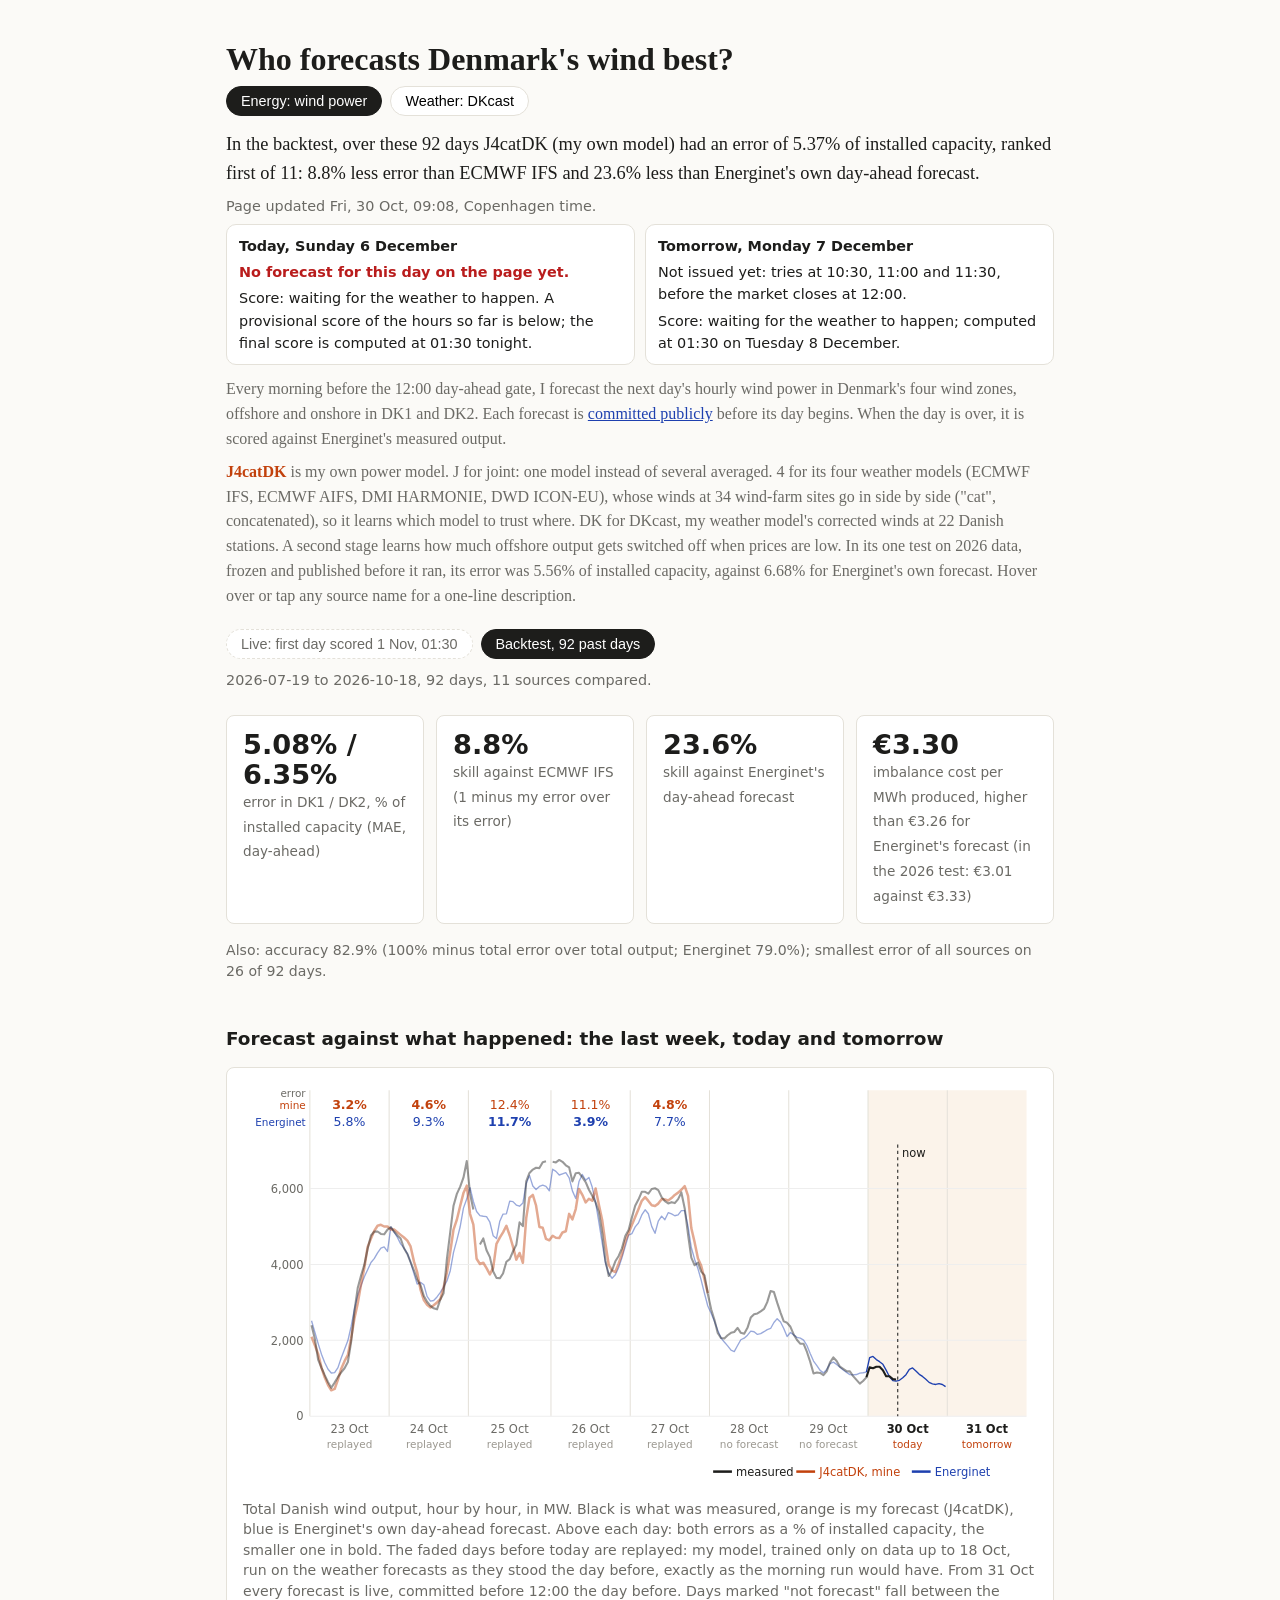
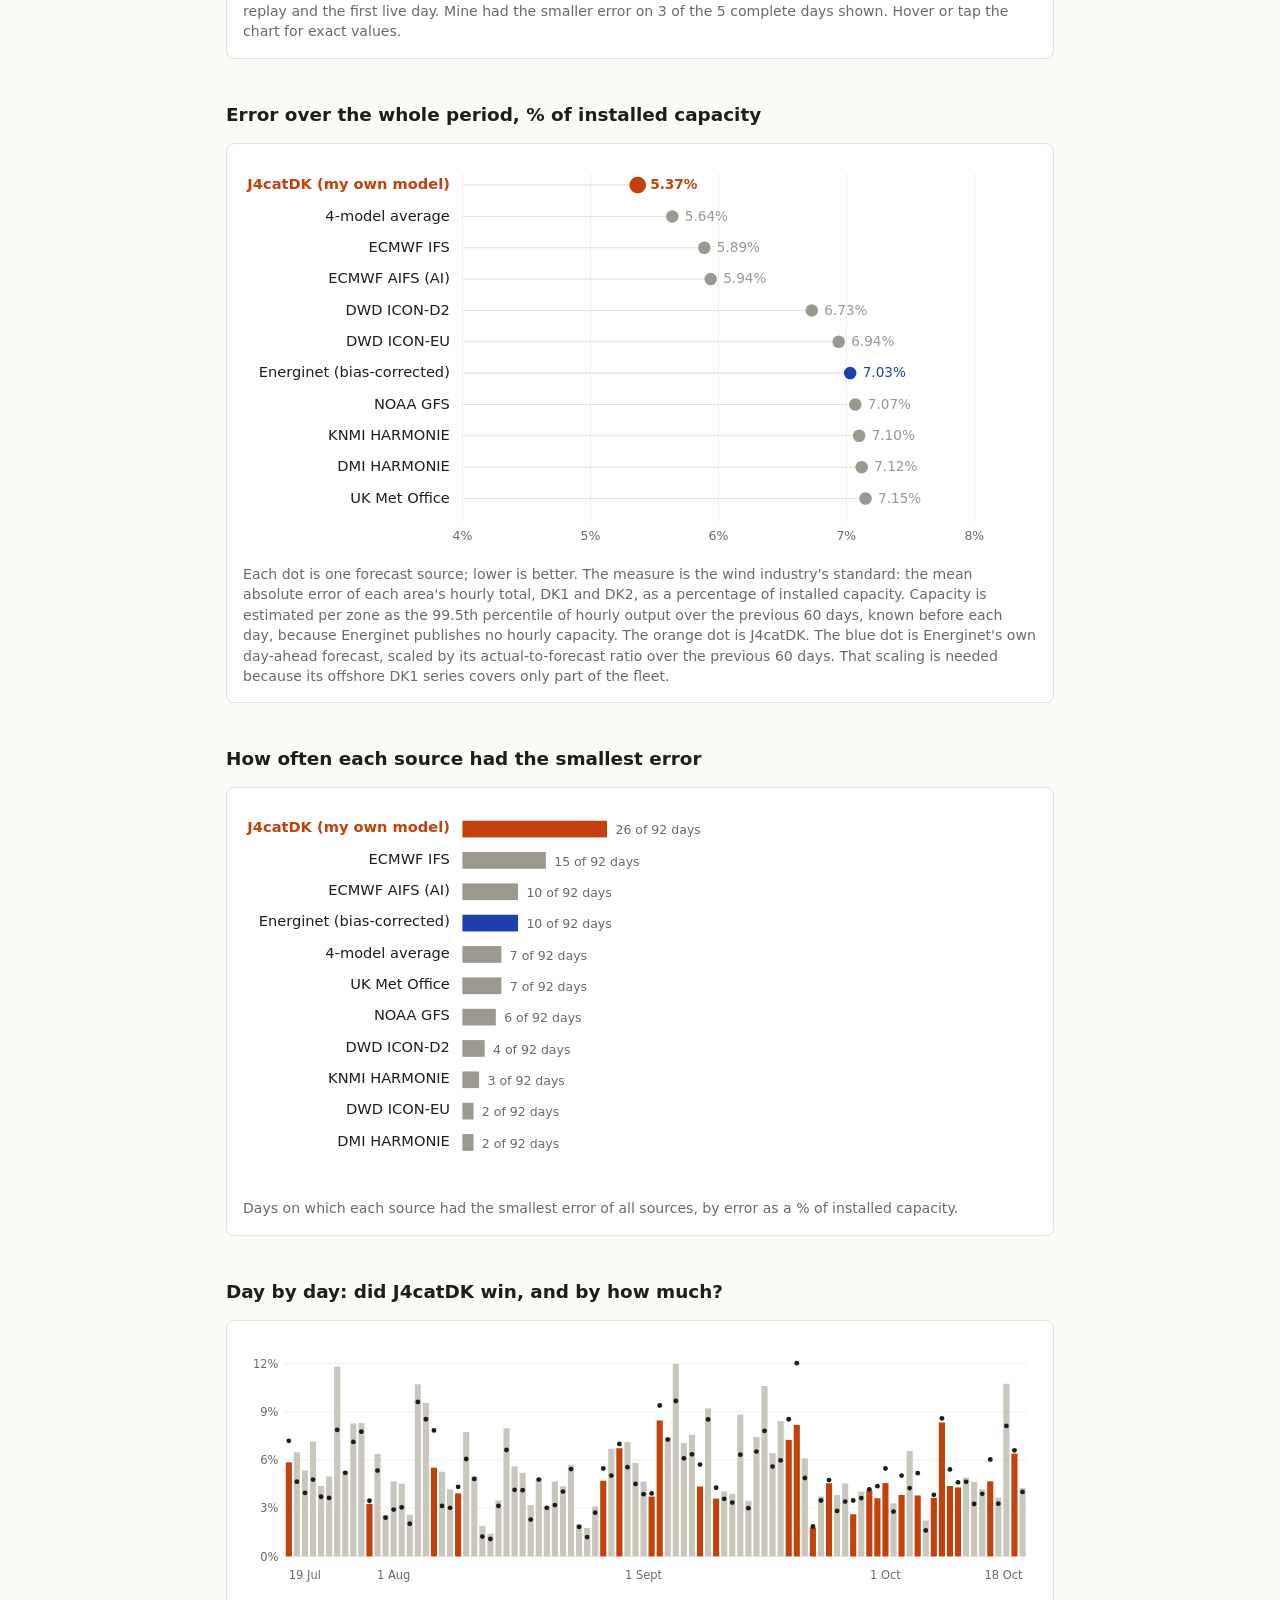
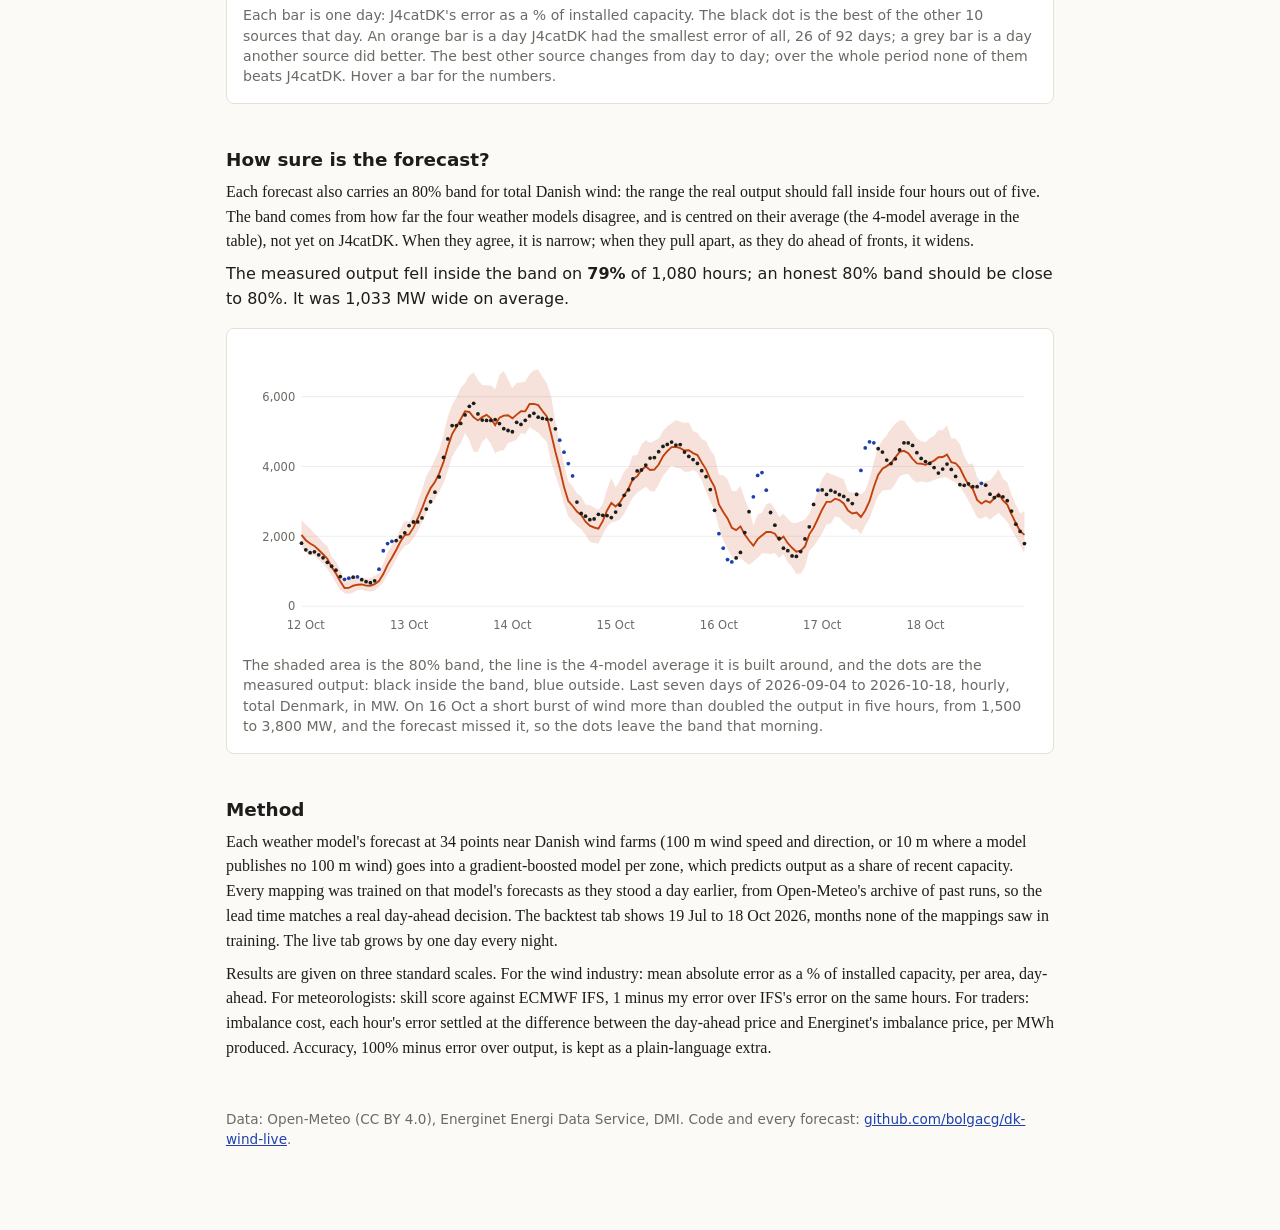
==== site/index.html @ 40c036d9 "Say which period each headline number is from, whether the imbalance cost is higher or lower than En" ====
<!doctype html>
<html lang="en">
<head>
<meta charset="utf-8">
<meta name="viewport" content="width=device-width, initial-scale=1">
<title>Denmark Wind League</title>
<meta name="description" content="A live day-ahead forecast of Denmark's wind power, scored every day against Energinet and nine weather models.">
<style>
:root{--bg:#fbfaf7;--ink:#1d1d1b;--mute:#6b6a65;--line:#e4e1d9;--ours:#c2410c;--en:#1e40af;--other:#9a988f;--card:#fff}
*{box-sizing:border-box}
body{margin:0;background:var(--bg);color:var(--ink);font:16px/1.55 Georgia,"Iowan Old Style",serif}
main{max-width:860px;margin:0 auto;padding:40px 16px 80px}
h1{font-size:2rem;line-height:1.2;margin:0 0 8px}
h2{font:600 1.15rem/1.3 system-ui,sans-serif;margin:44px 0 6px}
p{margin:8px 0}
.lede{font-size:1.15rem}
.mute{color:var(--mute)}
.sans{font-family:system-ui,sans-serif}
.tiles{display:grid;grid-template-columns:repeat(auto-fit,minmax(170px,1fr));gap:12px;margin:24px 0}
.tile{background:var(--card);border:1px solid var(--line);border-radius:8px;padding:14px 16px;font-family:system-ui,sans-serif}
.tile b{display:block;font-size:1.7rem;line-height:1.1}
.tile span{font-size:.85rem;color:var(--mute)}
figure{margin:16px 0 0;background:var(--card);border:1px solid var(--line);border-radius:8px;padding:16px}
figcaption{font:.88rem/1.45 system-ui,sans-serif;color:var(--mute);margin-top:10px}
svg text{font-family:system-ui,sans-serif}
.tabs{display:flex;gap:8px;margin:20px 0 0;font-family:system-ui,sans-serif}
.tabs button{border:1px solid var(--line);background:var(--card);border-radius:20px;padding:6px 14px;cursor:pointer;font-size:.9rem}
.tabs button[aria-pressed=true]{background:var(--ink);color:#fff;border-color:var(--ink)}
.strip{overflow-x:auto}
.tip{cursor:help}
#tipbox{position:fixed;z-index:9;max-width:300px;background:#1d1d1b;color:#fff;font:.85rem/1.4 system-ui,sans-serif;padding:8px 10px;border-radius:6px;display:none;pointer-events:none}
.warnline{color:#b91c1c;font-weight:600}
footer{margin-top:48px;font:.85rem/1.5 system-ui,sans-serif;color:var(--mute)}
a{color:var(--en)}
@media (max-width:600px){figure{overflow-x:auto} figure svg{min-width:620px}}
</style>
</head>
<body>
<main>
<h1>Who forecasts Denmark's wind best?</h1>
<div class="tabs" role="group" aria-label="View" style="margin:6px 0 14px"><button id="v-e" aria-pressed="true">Energy: wind power</button><button id="v-w" aria-pressed="false">Weather: DKcast</button></div>
<div id="v-energy">
<p class="lede" id="lede">Loading results.</p>
<div class="sans" id="health" style="font-size:.9rem;margin:4px 0 12px"></div>
<p class="mute">Every morning before the 12:00 day-ahead gate, I forecast the next day's hourly wind power in Denmark's
four wind zones, offshore and onshore in DK1 and DK2. Each forecast is
<a href="https://github.com/bolgacg/dk-wind-live/tree/main/forecasts">committed publicly</a> before its day begins.
When the day is over, it is scored against Energinet's measured output.</p>
<p class="mute"><b style="color:var(--ours)">J4catDK</b> is my own power model. J for joint: one model instead of
several averaged. 4 for its four weather models (ECMWF IFS, ECMWF AIFS, DMI HARMONIE, DWD ICON-EU), whose winds at 34
wind-farm sites go in side by side ("cat", concatenated), so it learns which model to trust where. DK for DKcast, my
weather model's corrected winds at 22 Danish stations. A second stage learns how much offshore output gets switched
off when prices are low. In its one test on 2026 data, frozen and published before it ran, its error was 5.56% of
installed capacity, against 6.68% for Energinet's own forecast. Hover over or tap any source name for a one-line
description.</p>

<div class="tabs" role="group" aria-label="Period">
  <button id="t-live" aria-pressed="true">Live, since 30 Oct 2026</button>
  <button id="t-backtest" aria-pressed="false">Backtest, 92 past days</button>
</div>
<p class="mute sans" id="period" style="font-size:.9rem;margin-top:10px"></p>

<div class="tiles" id="tiles"></div>
<p class="mute sans" id="second" style="font-size:.88rem;margin-top:-8px"></p>

<h2>Forecast against what happened: the last week, today and tomorrow</h2>
<figure>
  <div id="tl"></div>
  <figcaption id="tlcap"></figcaption>
</figure>

<h2>Error over the whole period, % of installed capacity</h2>
<figure>
  <div id="dots"></div>
  <figcaption>Each dot is one forecast source; lower is better. The measure is the wind industry's standard: the mean
  absolute error of each area's hourly total, DK1 and DK2, as a percentage of installed capacity. Capacity is
  estimated per zone as the 99.5th percentile of hourly output over the previous 60 days, known before each day,
  because Energinet publishes no hourly capacity. The orange dot is J4catDK. The blue dot is Energinet's own day-ahead forecast,
  scaled by its actual-to-forecast ratio over the previous 60 days. That scaling is needed because its offshore DK1
  series covers only part of the fleet.</figcaption>
</figure>

<h2>How often each source had the smallest error</h2>
<figure>
  <div id="wins"></div>
  <figcaption>Days on which each source had the smallest error of all sources, by error as a % of installed capacity.</figcaption>
</figure>

<h2>Day by day: did J4catDK win, and by how much?</h2>
<figure>
  <div id="strip"></div>
  <figcaption id="stripcap"></figcaption>
</figure>

<h2>How sure is the forecast?</h2>
<p>Each forecast also carries an 80% band for total Danish wind: the range the real output should fall inside four
hours out of five. The band comes from how far the four weather models disagree, and is centred on their average (the 4-model average
in the table), not yet on J4catDK. When they agree, it is narrow; when they pull apart, as they do ahead of fronts, it widens.</p>
<div id="btiles" style="margin:8px 0"></div>
<figure>
  <div id="band"></div>
  <figcaption id="bcap"></figcaption>
</figure>

<h2>Method</h2>
<p>Each weather model's forecast at 34 points near Danish wind farms (100 m wind speed and direction, or 10 m where
a model publishes no 100 m wind) goes into a gradient-boosted model per zone, which predicts output as a share of
recent capacity. Every mapping was trained on that model's forecasts as they stood a day earlier, from Open-Meteo's
archive of past runs, so the lead time matches a real day-ahead decision. The backtest tab shows 19 Jul to 18 Oct
2026, months none of the mappings saw in training. The live tab grows by one day every night.</p>
<p>Results are given on three standard scales. For the wind industry: mean absolute error as a % of installed
capacity, per area, day-ahead. For meteorologists: skill score against ECMWF IFS, 1 minus my error over IFS's error on
the same hours. For traders: imbalance cost, each hour's error settled at the difference between the day-ahead price
and Energinet's imbalance price, per MWh produced. Accuracy, 100% minus error over output, is kept as a plain-language
extra.</p>
</div>
<div id="v-weather" hidden>
<p class="lede">The power forecast stands on my own weather forecast, DKcast. Here is how DKcast did against the best public weather forecast at Danish weather stations, on 2026 data it never saw.</p>
<div id="wx"></div>
<p class="mute sans" id="wxnote" style="font-size:.88rem"></p>
<p class="sans">Station by station, with today's and tomorrow's weather: <a href="https://bolgacg.github.io/dkcast/">the DKcast page</a>.</p>
</div>
<footer>Data: Open-Meteo (CC BY 4.0), Energinet Energi Data Service, DMI. Code and every forecast:
<a href="https://github.com/bolgacg/dk-wind-live">github.com/bolgacg/dk-wind-live</a>.</footer>
</main>
<div id="tipbox" role="tooltip"></div>
<script>
// one-line descriptions of every source, shared with the study page (site-common/glossary.json)
let GLOSS = {};
const tipText = src => (GLOSS[src] || GLOSS[src === "energinet_da" ? "energinet_raw" : ""] || {}).text;
function tip(node, src) {
  const t = tipText(src); if (!t) return node;
  node.setAttribute("class", ((node.getAttribute("class") || "") + " tip").trim());
  node.setAttribute("data-tip", t); node.setAttribute("tabindex", "0");
  return node;
}
(() => {
  const box = () => document.getElementById("tipbox");
  const show = (e, t) => { const b = box(); b.textContent = t; b.style.display = "block";
    const x = Math.min(e.clientX + 12, innerWidth - b.offsetWidth - 8), y = e.clientY + 16 + b.offsetHeight > innerHeight ? e.clientY - b.offsetHeight - 10 : e.clientY + 16;
    b.style.left = Math.max(8, x) + "px"; b.style.top = y + "px"; };
  const hide = () => box().style.display = "none";
  document.addEventListener("mouseover", e => { const n = e.target.closest && e.target.closest("[data-tip]"); n ? show(e, n.dataset.tip) : hide(); });
  document.addEventListener("click", e => { const n = e.target.closest && e.target.closest("[data-tip]"); n ? show(e, n.dataset.tip) : hide(); });
  document.addEventListener("scroll", hide, {passive: true});
})();
const NS = "http://www.w3.org/2000/svg";
let OURS = "blend";  // the headline entrant: J4catDK once it is in the data, else the 4-model average
const COL = s => s === OURS ? "var(--ours)" : s === "energinet" ? "var(--en)" : "var(--other)";
function el(tag, attrs, parent, text) {
  const e = document.createElementNS(NS, tag);
  for (const k in attrs) e.setAttribute(k, attrs[k]);
  if (text !== undefined) e.textContent = text;
  if (parent) parent.appendChild(e);
  return e;
}
function svg(host, w, h) { host.innerHTML = ""; return el("svg", {viewBox: `0 0 ${w} ${h}`, width: "100%", role: "img"}, host); }
function render(d) {
  const o = d.overall, ours = o.find(r => r.source === OURS), en = o.find(r => r.source === "energinet");
  const rank = o.findIndex(r => r.source === OURS) + 1;
  document.getElementById("period").textContent =
    `${d.from} to ${d.to}, ${d.days} days, ${o.length} sources compared.`;
  const less = v => v == null ? "n/a" : `${Math.abs(v).toFixed(1)}% ${v >= 0 ? "less" : "more"}`;
  document.getElementById("lede").textContent = ours ?
    `${d.days < 200 ? (d.from < "2026-10-31" ? "In the backtest, " : "In the live days, ") : ""}over these ${d.days} days ${ours ? ours.name : ""} had an error of ${ours.nmae.toFixed(2)}% of installed capacity, ` +
    `ranked ${rank === 1 ? "first" : "number " + rank} of ${o.length}: ${less(ours.skill_ifs)} error than ECMWF IFS ` +
    `and ${less(ours.skill_energinet)} than Energinet's own day-ahead forecast.` : "No scored days yet.";
  const T = document.getElementById("tiles"); T.innerHTML = "";
  const tiles = ours ? [[`${ours.nmae_DK1.toFixed(2)}% / ${ours.nmae_DK2.toFixed(2)}%`, "error in DK1 / DK2, % of installed capacity (MAE, day-ahead)", "nmae"],
      [ours.skill_ifs == null ? "n/a" : ours.skill_ifs.toFixed(1) + "%", "skill against ECMWF IFS (1 minus my error over its error)", "skill"],
      [ours.skill_energinet == null ? "n/a" : ours.skill_energinet.toFixed(1) + "%", "skill against Energinet's day-ahead forecast", "skill"],
      [ours.imb_eur_mwh == null ? "n/a" : "€" + ours.imb_eur_mwh.toFixed(2), `imbalance cost per MWh produced${en && en.imb_eur_mwh != null ? `, ${ours.imb_eur_mwh <= en.imb_eur_mwh ? "lower" : "higher"} than €${en.imb_eur_mwh.toFixed(2)} for Energinet's forecast${d.days < 200 ? " (in the 2026 test: €3.01 against €3.33)" : ""}` : ""}`, "imbalance"]] : [];
  for (const [v, l, k] of tiles) {
    const t = document.createElement("div"); t.className = "tile"; t.innerHTML = `<b>${v}</b><span>${l}</span>`;
    if (GLOSS[k]) { t.dataset.tip = GLOSS[k].text; t.classList.add("tip"); t.tabIndex = 0; }
    T.appendChild(t);
  }
  document.getElementById("second").textContent = ours ? `Also: accuracy ${ours.acc.toFixed(1)}% (100% minus total error over total output` +
    `${en ? `; Energinet ${en.acc.toFixed(1)}%` : ""}); smallest error of all sources on ${ours.wins} of ${d.days} days.` : "";
  // dot plot
  const W = 760, L = 210, R = 60, rowH = 30, H = o.length * rowH + 40;
  const lo = Math.max(0, Math.floor(Math.min(...o.map(r => r.nmae)) - 0.5)), hi = Math.ceil(Math.max(...o.map(r => r.nmae)) + 0.5);
  const x = v => L + (v - lo) / (hi - lo) * (W - L - R);
  let s = svg(document.getElementById("dots"), W, H);
  for (let v = lo; v <= hi; v++) if ((v - lo) % Math.max(1, Math.round((hi - lo) / 6)) === 0) {
    el("line", {x1: x(v), x2: x(v), y1: 10, y2: H - 24, stroke: "#eee"}, s);
    el("text", {x: x(v), y: H - 6, "text-anchor": "middle", "font-size": 12, fill: "#6b6a65"}, s, v + "%");
  }
  o.forEach((r, i) => {
    const y = 24 + i * rowH, c = COL(r.source), b = r.source === OURS;
    tip(el("text", {x: L - 12, y: y + 4, "text-anchor": "end", "font-size": 14, "font-weight": b ? 700 : 400, fill: b ? c : "#1d1d1b"}, s, r.name), r.source);
    el("line", {x1: L, x2: x(r.nmae), y1: y, y2: y, stroke: "#e4e1d9", "stroke-width": 1}, s);
    el("circle", {cx: x(r.nmae), cy: y, r: b ? 8 : 6, fill: c}, s);
    el("text", {x: x(r.nmae) + 12, y: y + 4, "font-size": 13, fill: c, "font-weight": b ? 700 : 400}, s, r.nmae.toFixed(2) + "%");
  });
  // wins: days with the smallest error, bars from zero
  const byWins = [...o].sort((a, b) => b.wins - a.wins || a.nmae - b.nmae);
  const H2 = byWins.length * rowH + 30, xw = v => L + v / d.days * (W - L - R);
  s = svg(document.getElementById("wins"), W, H2);
  byWins.forEach((r, i) => {
    const y = 14 + i * rowH, c = COL(r.source), b = r.source === OURS;
    tip(el("text", {x: L - 12, y: y + 13, "text-anchor": "end", "font-size": 14, "font-weight": b ? 700 : 400, fill: b ? c : "#1d1d1b"}, s, r.name), r.source);
    el("rect", {x: L, y: y + 2, width: Math.max(0, xw(r.wins) - L), height: 16, fill: c}, s);
    el("text", {x: xw(r.wins) + 8, y: y + 15, "font-size": 12, fill: "#6b6a65"}, s, `${r.wins} of ${d.days} days`);
  });
  // day by day: one bar per day for our error, a black dot for the best other source that day; orange means we won
  const days = [...new Set(d.daily.map(r => r.day))].sort();
  const per = days.map(dy => { const rs = d.daily.filter(r => r.day === dy);
    return {dy, me: rs.find(r => r.source === OURS), ot: rs.filter(r => r.source !== OURS).sort((a, b) => a.nmae - b.nmae)[0]}; })
    .filter(p => p.me && p.ot);
  const host3 = document.getElementById("strip"), cap3 = document.getElementById("stripcap");
  if (!per.length) { host3.innerHTML = "<p class='mute sans'>No scored days yet.</p>"; cap3.textContent = ""; return; }
  const W3 = 760, L3 = 40, R3 = 10, t3 = 10, H3 = 240, bw = (W3 - L3 - R3) / per.length;
  const m3 = Math.ceil(Math.max(...per.flatMap(p => [p.me.nmae, p.ot.nmae])));
  const y3 = v => t3 + (1 - v / m3) * (H3 - t3 - 30);
  s = svg(host3, W3, H3);
  for (let v = 0; v <= m3; v += Math.max(1, Math.round(m3 / 5))) {
    el("line", {x1: L3, x2: W3 - R3, y1: y3(v), y2: y3(v), stroke: "#eee"}, s);
    el("text", {x: L3 - 6, y: y3(v) + 4, "text-anchor": "end", "font-size": 11, fill: "#6b6a65"}, s, v + "%"); }
  let won = 0;
  per.forEach((p, j) => {
    const w = p.me.nmae <= p.ot.nmae && !p.me.no_forecast, xx = L3 + j * bw; won += w;
    const r = el("rect", {x: xx + bw * .12, y: y3(p.me.nmae), width: bw * .76, height: y3(0) - y3(p.me.nmae), fill: w ? "#c2410c" : "#c9c6bd"}, s);
    el("title", {}, r, p.me.no_forecast ? `${p.dy}: no forecast, DKcast feed not ready; counted with the day's worst error`
      : `${p.dy}: ${OURS === "j4catdk" ? "J4catDK" : p.me.name} ${p.me.nmae.toFixed(2)}%, best other (${p.ot.name}) ${p.ot.nmae.toFixed(2)}% of capacity`);
    el("circle", {cx: xx + bw / 2, cy: y3(p.ot.nmae), r: Math.max(1.5, Math.min(3.5, bw * .3)), fill: "#1d1d1b"}, s);
    if (j === 0 || j === per.length - 1 || p.dy.endsWith("-01")) el("text", {x: xx + bw / 2, y: H3 - 8, "font-size": 11, fill: "#6b6a65",
      "text-anchor": j === 0 ? "start" : j === per.length - 1 ? "end" : "middle"}, s,
      new Date(p.dy + "T12:00Z").toLocaleDateString("en-GB", {day: "numeric", month: "short"}));
  });
  const nm = OURS === "j4catdk" ? "J4catDK" : (o.find(r => r.source === OURS) || {}).name;
  cap3.textContent = `Each bar is one day: ${nm}'s error as a % of installed capacity. The black dot is the best of the other ` +
    `${o.length - 1} sources that day. An orange bar is a day ${nm} had the smallest error of all, ${won} of ${per.length} days; ` +
    `a grey bar is a day another source did better. ` + (o[0].source === OURS ? `The best other source changes from day to day; over the whole period none of them beats ${nm}. ` : "") + `Hover a bar for the numbers.`;
}
function renderWeek(D) {
  // the last seven test days drawn muted, then the live days in full colour, with empty slots for live days still to come
  const name = {}; for (const k of ["backtest", "live"]) if (D[k]) D[k].overall.forEach(o => name[o.source] = o.name);
  const short = src => (name[src] || src).replace(" (my own model)", "").replace(" (bias-corrected)", "");
  const live = D.live ? D.live.daily.filter(r => r.day >= "2026-10-31").map(r => ({...r, kind: "live"})) : [];
  const liveDays = [...new Set(live.map(r => r.day))].sort().slice(-7);
  const past = D.backtest && liveDays.length < 7 ? D.backtest.daily.map(r => ({...r, kind: "test"})) : [];
  const pastDays = [...new Set(past.map(r => r.day))].sort().slice(-7);
  const rows = [...past.filter(r => pastDays.includes(r.day)), ...live.filter(r => liveDays.includes(r.day))];
  const future = [], nx = new Date((liveDays[liveDays.length - 1] || "2026-10-30") + "T12:00Z");
  while (liveDays.length + future.length < 7) { nx.setUTCDate(nx.getUTCDate() + 1); future.push(nx.toISOString().slice(0, 10)); }
  const slots = [...pastDays.map(d => [d, "test"]), ...liveDays.map(d => [d, "live"]), ...future.map(d => [d, "next"])];
  const n = Math.max(...rows.map(r => r.rank)), W = 760, L = 30, R = 96, top = 16, bot = 44, step = 24;
  const H = top + bot + (n - 1) * step + 10, x = i => L + 14 + i / (slots.length - 1) * (W - L - R - 14), y = r => top + (r - 1) * step;
  const s = svg(document.getElementById("week"), W, H);
  const first = slots.findIndex(z => z[1] !== "test");
  if (first > 0) {
    const xb = (x(first - 1) + x(first)) / 2;
    el("rect", {x: xb, y: top - 12, width: W - R - xb + 12, height: H - bot - top + 18, fill: "#fbf3ea"}, s);
    el("line", {x1: xb, x2: xb, y1: top - 12, y2: H - bot + 6, stroke: "#c2410c", "stroke-dasharray": "3 3"}, s);
  }
  for (let r = 1; r <= n; r++) el("text", {x: L - 6, y: y(r) + 4, "text-anchor": "end", "font-size": 11, fill: "#6b6a65"}, s, r);
  slots.forEach(([d, k], i) => {
    if (k === "next") el("line", {x1: x(i), x2: x(i), y1: top - 6, y2: y(n) + 6, stroke: "#e4d5c3", "stroke-dasharray": "2 4"}, s);
    el("text", {x: x(i), y: H - 22, "text-anchor": "middle", "font-size": 11, fill: k === "test" ? "#9a978f" : "#1d1d1b"}, s,
      new Date(d + "T12:00Z").toLocaleDateString("en-GB", {day: "numeric", month: "short"}));
    el("text", {x: x(i), y: H - 8, "text-anchor": "middle", "font-size": 10, fill: k === "test" ? "#9a978f" : "#c2410c"}, s,
      k === "test" ? "test" : k === "live" ? "live" : "to come");
  });
  const col = src => src === OURS ? "#c2410c" : src === "energinet" ? "#1e40af" : "#c9c6bd";
  const srcs = [...new Set(rows.map(r => r.source))].sort((a, b) => (a === OURS) - (b === OURS) || (a === "energinet") - (b === "energinet"));
  for (const src of srcs) for (const kind of ["test", "live"]) {
    const hi = src === OURS || src === "energinet";
    const pts = slots.map(([d, k], i) => { if (k !== kind) return null;
      const r = rows.find(q => q.day === d && q.source === src); return r ? [x(i), y(r.rank), r] : null; }).filter(Boolean);
    if (!pts.length) continue;
    const g = el("g", {opacity: kind === "test" ? .35 : 1}, s);
    el("path", {d: "M" + pts.map(p => p[0] + "," + p[1]).join("L"), fill: "none", stroke: col(src), "stroke-width": hi ? 3 : 1.4}, g);
    pts.forEach(p => { const miss = p[2].no_forecast;
      const c = el("circle", {cx: p[0], cy: p[1], r: hi ? 4.5 : 2.5, fill: miss ? "#fff" : col(src), stroke: col(src), "stroke-width": miss ? 2 : 0}, g);
      el("title", {}, c, miss ? `${p[2].day}: no forecast, DKcast feed not ready. Counted as last place.`
        : `${short(src)}, ${p[2].day}: rank ${p[2].rank} of ${n}, error ${p[2].nmae.toFixed(2)}% of capacity`); });
  }
  // names at the newest point of the two lines that matter
  const lastPt = src => { for (let i = slots.length - 1; i >= 0; i--) { const r = rows.find(q => q.day === slots[i][0] && q.source === src); if (r) return [i, r]; } return null; };
  const a = lastPt(OURS), b = lastPt("energinet");
  const clash = a && b && a[0] === b[0] && Math.abs(a[1].rank - b[1].rank) * step < 16;
  for (const [src, p] of [[OURS, a], ["energinet", b]]) if (p) tip(el("text", {x: x(p[0]) + 12, y: y(p[1].rank) + 4 + (clash ? (src === OURS ? -8 : 8) : 0),
    "font-size": 13, "font-weight": 700, fill: col(src)}, s, short(src)), src);
  const base = liveDays.length ? rows.filter(r => r.kind === "live") : rows;
  const stats = Object.entries(base.reduce((m, r) => ((m[r.source] = m[r.source] || []).push(r.rank), m), {}))
    .map(([src, rk]) => ({src, mean: rk.reduce((p, q) => p + q, 0) / rk.length, first: rk.filter(v => v === 1).length,
      worst: Math.max(...rk), n: rk.length})).sort((p, q) => p.mean - q.mean);
  const td = "padding:4px 8px;text-align:right";
  document.getElementById("weektab").innerHTML = `<table style='border-collapse:collapse;width:100%'><tr style='color:#6b6a65;text-align:left'><th style='padding:4px 8px'>Source (${liveDays.length ? "live days" : "test days shown"})</th><th style='${td}'>Average rank</th><th style='${td}'>Days with the smallest error</th><th style='${td}'>Worst day</th></tr>` +
    stats.map(st => `<tr style="border-top:1px solid #eee;${st.src === OURS ? "font-weight:700;color:#c2410c" : st.src === "energinet" ? "color:#1e40af" : ""}"><td style="padding:4px 8px"><span class="tip" tabindex="0" data-tip="${(tipText(st.src) || "").replace(/"/g, "&quot;")}">${name[st.src] || st.src}</span></td><td style="${td}">${st.mean.toFixed(1)}</td><td style="${td}">${st.first} of ${st.n}</td><td style="${td}">${st.worst}</td></tr>`).join("") + "</table>";
  const nl = liveDays.length;
  document.getElementById("weekcap").textContent = `Daily rank of each source, 1 = smallest error of ${n}, by error as a % of installed capacity. ` +
    `Orange is ${short(OURS)}, blue is Energinet's own forecast, grey are the other sources. ` +
    (pastDays.length ? `Muted, on the left: the last ${pastDays.length} days of the test, forecasts from the same model run on past weather forecasts, not live. ` : "") +
    `On the right: the live days, each forecast committed before 12:00 the day before, ${nl ? `${nl} scored so far` : "the first scored at 01:30 on 1 Nov"}; ` +
    `the empty slots fill in as each day is scored at 01:30 the night after.` +
    (rows.some(r => r.no_forecast) ? " A hollow point is a day with no forecast because the DKcast feed was not ready; it counts as last place." : "");
  document.getElementById("weekh").textContent = nl >= 7 ? "The last seven live days, ranked" : "Rank, day by day: the last test week, then the live week";
}
function renderBand(B) {
  const T = document.getElementById("btiles"), host = document.getElementById("band");
  if (!B) { T.innerHTML = ""; host.innerHTML = "<p class='mute sans'>No scored band days yet.</p>"; return; }
  T.innerHTML = `<p class="sans" style="margin:0">The measured output fell inside the band on <b>${B.coverage.toFixed(0)}%</b> of ${B.hours.toLocaleString("en")} hours; an honest 80% band should be close to 80%. It was ${B.width.toLocaleString("en")} MW wide on average.</p>`;
  const S = B.series, W = 760, H = 280, L = 56, R = 12, top = 12, bot = 30;
  const ymax = Math.max(...S.map(r => Math.max(r.hi, r.a))) * 1.05;
  const x = i => L + i / (S.length - 1) * (W - L - R), y = v => top + (1 - v / ymax) * (H - top - bot);
  const s = svg(host, W, H);
  const step = Math.max(500, Math.ceil(ymax / 4 / 1000) * 1000);
  for (let v = 0; v <= ymax; v += step) {
    el("line", {x1: L, x2: W - R, y1: y(v), y2: y(v), stroke: "#eee"}, s);
    el("text", {x: L - 6, y: y(v) + 4, "text-anchor": "end", "font-size": 11, fill: "#6b6a65"}, s, v.toLocaleString("en")); }
  el("path", {d: "M" + S.map((r, i) => `${x(i)},${y(r.hi)}`).join("L") + "L" +
    S.map((r, i) => `${x(i)},${y(r.lo)}`).reverse().join("L") + "Z", fill: "#c2410c", opacity: .15}, s);
  el("path", {d: "M" + S.map((r, i) => `${x(i)},${y(r.p)}`).join("L"), fill: "none", stroke: "#c2410c", "stroke-width": 1.8}, s);
  S.forEach((r, i) => el("circle", {cx: x(i), cy: y(r.a), r: 1.8, fill: r.a >= r.lo && r.a <= r.hi ? "#1d1d1b" : "#1e40af"}, s));
  S.forEach((r, i) => { if (r.t.endsWith("T00") && x(i) < W - 40)
    el("text", {x: x(i), y: H - 8, "font-size": 11, fill: "#6b6a65", "text-anchor": "middle"}, s,
      new Date(r.t.slice(0, 10) + "T12:00Z").toLocaleDateString("en-GB", {day: "numeric", month: "short"})); });
  document.getElementById("bcap").textContent = `The shaded area is the 80% band, the line is the 4-model average it is built around,
    and the dots are the measured output: black inside the band, blue outside. Last seven days of ${B.from} to ${B.to},
    hourly, total Denmark, in MW.` + (S.some(r => r.t === "2026-10-16T09") ? " On 16 Oct a short burst of wind more than doubled the output in five hours, from 1,500 to 3,800 MW, and the forecast missed it, so the dots leave the band that morning." : "");
}
function renderWeather(WX) {
  // DKcast's 2026 test against the strongest public forecast for each variable (projects-5a's study)
  const host = document.getElementById("wx"); if (!WX) { host.innerHTML = "<p class='mute sans'>Weather scores not available.</p>"; return; }
  host.innerHTML = "";
  for (const v of WX.vars) {
    const brier = v.metric.startsWith("Brier"), a = brier ? v.dkcast_brier : v.dkcast_rmse, b = brier ? v.ref_brier : v.ref_rmse;
    const ref = v.ref_name.replace(", station-corrected", ", corrected at each station").replace("average of raw models", "average of the public models")
      .replace("icon_eu", "DWD ICON-EU").replace("ecmwf_ifs025", "ECMWF IFS").replace("icon_d2", "DWD ICON-D2");
    const unit = brier ? "" : " " + v.unit, f = x => brier ? x.toFixed(4) : x.toFixed(2);
    const card = document.createElement("div"); card.className = "sans";
    card.style.cssText = "border:1px solid var(--line);border-radius:10px;padding:10px 12px;margin:10px 0;background:var(--card)";
    const bar = (lab, val, col, bold) => `<div style="display:flex;align-items:center;gap:8px;margin-top:6px"><div style="width:230px;flex:none;font-size:.85rem;${bold ? "font-weight:700;color:" + col : ""}">${lab}</div>` +
      `<div class="tip" tabindex="0" data-tip="${lab}: ${f(val)}${unit} ${brier ? "Brier score" : "RMSE"}" style="height:16px;width:${(val / b * 60).toFixed(1)}%;background:${col};border-radius:3px"></div><div style="font-size:.85rem">${f(val)}${unit}</div></div>`;
    card.innerHTML = `<div style="font-weight:700">${v.name}: ${v.skill_pct.toFixed(1)}% ${brier ? "better at calling rain or no rain" : "less error"}</div>` +
      bar("DKcast, mine", a, "#c2410c", true) + bar(`Best public: ${ref}`, b, "#6b6a65", false);
    host.appendChild(card);
  }
  document.getElementById("wxnote").textContent = "Error is the root mean square error of each hourly day-ahead forecast at the stations (shorter bar is better); " +
    "for rain it is the Brier score of rain or no rain. The public reference is, for each variable, the best of every public model, corrected at each station, and their average, picked on the test itself, so the comparison is against the strongest one. Hover a bar for its value.";
}
function renderTimeline(TL) {
  // one timeline: the last seven days faded, today and tomorrow bright; measured output, my forecast and Energinet's
  const host = document.getElementById("tl"), cap = document.getElementById("tlcap");
  if (!TL || !TL.series || !TL.series.length) { host.innerHTML = "<p class='mute sans'>Timeline not built yet.</p>"; return; }
  const S = TL.series, D = TL.days, W = 760, L = 64, R = 10, top = 58, bot = 62, H = 380;
  const x = i => L + (i + .5) / S.length * (W - L - R);
  const vals = S.flatMap(r => [r.a, r.j, r.e]).filter(v => v != null), ymax = Math.max(...vals) * 1.06;
  const y = v => top + (1 - v / ymax) * (H - top - bot);
  const s = svg(host, W, H);
  const tz = {timeZone: "Europe/Copenhagen"};
  const dname = d => new Date(d + "T12:00Z").toLocaleDateString("en-GB", {day: "numeric", month: "short"});
  // day columns: faded before today, a tint on today and tomorrow
  let i0 = 0;
  const dayIdx = D.map(d => { const n = d.hours, a = i0; i0 += n; return [a, i0 - 1]; });
  D.forEach((d, k) => {
    const [a, b] = dayIdx[k], xa = x(a) - (x(1) - x(0)) / 2, xb = x(b) + (x(1) - x(0)) / 2, mid = (xa + xb) / 2;
    const recent = d.day >= TL.today;
    if (recent) el("rect", {x: xa, y: top - 52, width: xb - xa, height: H - bot - top + 52, fill: "#fbf3ea"}, s);
    el("line", {x1: xa, x2: xa, y1: top - 52, y2: H - bot, stroke: "#e4e1d9"}, s);
    const lab = d.day === TL.today ? "today" : d.day > TL.today ? "tomorrow" : d.kind === "replayed" ? "replayed" : d.kind === "live" ? "live" : "no forecast";
    el("text", {x: mid, y: H - bot + 16, "text-anchor": "middle", "font-size": 11, fill: recent ? "#1d1d1b" : "#6b6a65", "font-weight": recent ? 700 : 400}, s, dname(d.day));
    el("text", {x: mid, y: H - bot + 30, "text-anchor": "middle", "font-size": 10, fill: d.kind === "live" || recent ? "#c2410c" : "#9a978f"}, s, lab);
    // each day's error: mine over Energinet's, % of capacity; bold for the smaller one
    const e = d.err || {};
    if (e.j4catdk != null) {
      const win = e.j4catdk <= e.energinet, prov = !d.complete ? " so far" : "";
      el("text", {x: mid, y: top - 34, "text-anchor": "middle", "font-size": 12, fill: "#c2410c", "font-weight": win ? 700 : 400}, s, `${e.j4catdk.toFixed(1)}%`);
      el("text", {x: mid, y: top - 18, "text-anchor": "middle", "font-size": 12, fill: "#1e40af", "font-weight": win ? 400 : 700}, s, `${e.energinet.toFixed(1)}%`);
      if (prov) el("text", {x: mid, y: top - 6, "text-anchor": "middle", "font-size": 10, fill: "#6b6a65"}, s, "so far");
    } else el("text", {x: mid, y: top - 20, "text-anchor": "middle", "font-size": 10, fill: "#9a978f"}, s,
      d.day >= TL.today && d.kind ? "scored 01:30" : "");
  });
  el("text", {x: L - 4, y: top - 46, "text-anchor": "end", "font-size": 10, fill: "#6b6a65"}, s, "error");
  el("text", {x: L - 4, y: top - 34, "text-anchor": "end", "font-size": 10, fill: "#c2410c"}, s, "mine");
  el("text", {x: L - 4, y: top - 18, "text-anchor": "end", "font-size": 10, fill: "#1e40af"}, s, "Energinet");
  const step = Math.max(1000, Math.ceil(ymax / 4 / 1000) * 1000);
  for (let v = 0; v <= ymax; v += step) {
    el("line", {x1: L, x2: W - R, y1: y(v), y2: y(v), stroke: "#eee"}, s);
    el("text", {x: L - 6, y: y(v) + 4, "text-anchor": "end", "font-size": 11, fill: "#6b6a65"}, s, v.toLocaleString("en")); }
  // lines, split where data is missing; faded before today
  const todayStart = S.findIndex(r => new Date(r.t + ":00Z").toLocaleDateString("en-CA", tz) >= TL.today);
  const line = (key, col, w, dash) => {
    for (const [a, b, op] of [[0, todayStart, .45], [Math.max(0, todayStart - 1), S.length, 1]]) {
      let d = "", pen = false;
      for (let i = a; i < b; i++) { const v = S[i][key];
        if (v == null) { pen = false; continue; }
        d += (pen ? "L" : "M") + x(i).toFixed(1) + "," + y(v).toFixed(1); pen = true; }
      if (d) el("path", {d, fill: "none", stroke: col, "stroke-width": w, opacity: op, "stroke-dasharray": dash || "none", "stroke-linejoin": "round"}, s);
    }
  };
  line("e", "#1e40af", 1.3);
  line("j", "#c2410c", 2.4);
  line("a", "#1d1d1b", 2);
  const ni = S.findIndex(r => r.a == null && r.t >= TL.now_utc.slice(0, 13));
  const nowI = ni < 0 ? S.length - 1 : ni;
  el("line", {x1: x(nowI) - (x(1) - x(0)) / 2, x2: x(nowI) - (x(1) - x(0)) / 2, y1: top, y2: H - bot, stroke: "#1d1d1b", "stroke-dasharray": "3 3"}, s);
  el("text", {x: x(nowI) - (x(1) - x(0)) / 2 + 4, y: top + 12, "font-size": 11, fill: "#1d1d1b"}, s, "now");
  // legend, in place
  const lg = [["#1d1d1b", "measured"], ["#c2410c", "J4catDK, mine"], ["#1e40af", "Energinet"]];
  let lx = W - R - 300; for (const [c, t] of lg) { el("line", {x1: lx, x2: lx + 18, y1: H - 9, y2: H - 9, stroke: c, "stroke-width": 2.4}, s);
    el("text", {x: lx + 22, y: H - 5, "font-size": 11, fill: c}, s, t); lx += 30 + t.length * 6.2; }
  // hover: a crosshair and the exact values
  const cross = el("line", {x1: 0, x2: 0, y1: top, y2: H - bot, stroke: "#6b6a65", opacity: 0}, s);
  const dots = ["a", "j", "e"].map((k, n) => el("circle", {r: 3.5, fill: ["#1d1d1b", "#c2410c", "#1e40af"][n], opacity: 0}, s));
  const pad = el("rect", {x: L, y: top, width: W - L - R, height: H - top - bot, fill: "transparent"}, s);
  const box = document.getElementById("tipbox"), fmt = v => v == null ? "n/a" : v.toLocaleString("en") + " MW";
  const move = ev => {
    const pt = s.createSVGPoint(); pt.x = ev.clientX; pt.y = ev.clientY;
    const p = pt.matrixTransform(s.getScreenCTM().inverse());
    const i = Math.max(0, Math.min(S.length - 1, Math.round((p.x - L) / (W - L - R) * S.length - .5))), r = S[i];
    cross.setAttribute("x1", x(i)); cross.setAttribute("x2", x(i)); cross.setAttribute("opacity", 1);
    ["a", "j", "e"].forEach((k, n) => { if (r[k] == null) dots[n].setAttribute("opacity", 0);
      else { dots[n].setAttribute("cx", x(i)); dots[n].setAttribute("cy", y(r[k])); dots[n].setAttribute("opacity", 1); } });
    const when = new Date(r.t + ":00Z").toLocaleString("en-GB", {weekday: "short", day: "numeric", month: "short", hour: "2-digit", minute: "2-digit", ...tz});
    box.innerHTML = `<b>${when}</b><br>Measured: ${fmt(r.a)}<br><span style="color:#c2410c">J4catDK: ${fmt(r.j)}</span><br><span style="color:#1e40af">Energinet: ${fmt(r.e)}</span>`;
    box.style.display = "block";
    box.style.left = Math.max(8, Math.min(ev.clientX + 14, innerWidth - box.offsetWidth - 8)) + "px";
    box.style.top = (ev.clientY + 16 + box.offsetHeight > innerHeight ? ev.clientY - box.offsetHeight - 10 : ev.clientY + 16) + "px";
  };
  pad.addEventListener("mousemove", move); pad.addEventListener("click", move);
  pad.addEventListener("mouseleave", () => { cross.setAttribute("opacity", 0); dots.forEach(c => c.setAttribute("opacity", 0)); box.style.display = "none"; });
  const sc = D.filter(d => d.err && d.err.j4catdk != null && d.complete), won = sc.filter(d => d.err.j4catdk <= d.err.energinet).length;
  cap.textContent = `Total Danish wind output, hour by hour, in MW. Black is what was measured, orange is my forecast (J4catDK), blue is ` +
    `Energinet's own day-ahead forecast. Above each day: both errors as a % of installed capacity, the smaller one in bold. ` +
    `The faded days before today are replayed: my model, trained only on data up to 18 Oct, run on the weather forecasts as they stood the day before, exactly as the morning run would have. ` +
    `From 31 Oct every forecast is live, committed before 12:00 the day before. Days marked "not forecast" fall between the replay and the first live day. ` +
    (sc.length ? `Mine had the smaller error on ${won} of the ${sc.length} complete days shown. ` : "") + `Hover or tap the chart for exact values.`;
}
function renderToday(T) {
  const host = document.getElementById("today"), cap = document.getElementById("todaycap");
  if (!T || !T.day) { host.innerHTML = "<p class='mute sans'>No hour of today has been measured yet. The first one appears about an hour after it ends; when today's forecast was issued is at the top of the page.</p>"; return; }
  const S = T.series, W = 760, H = 260, L = 56, R = 12, top = 12, bot = 30;
  const vals = S.flatMap(r => [r.hi, r.p, r.a]).filter(v => v != null), ymax = Math.max(...vals) * 1.08;
  const x = i => L + i / (S.length - 1) * (W - L - R), y = v => top + (1 - v / ymax) * (H - top - bot);
  const s = svg(host, W, H), step = Math.max(500, Math.ceil(ymax / 4 / 1000) * 1000);
  for (let v = 0; v <= ymax; v += step) {
    el("line", {x1: L, x2: W - R, y1: y(v), y2: y(v), stroke: "#eee"}, s);
    el("text", {x: L - 6, y: y(v) + 4, "text-anchor": "end", "font-size": 11, fill: "#6b6a65"}, s, v.toLocaleString("en")); }
  const nb = S.filter(r => r.lo != null);
  if (nb.length === S.length) el("path", {d: "M" + S.map((r, i) => `${x(i)},${y(r.hi)}`).join("L") + "L" +
    S.map((r, i) => `${x(i)},${y(r.lo)}`).reverse().join("L") + "Z", fill: "#c2410c", opacity: .15}, s);
  const meas = T.hours_measured;
  el("path", {d: "M" + S.map((r, i) => `${x(i)},${y(r.p)}`).join("L"), fill: "none", stroke: "#c2410c", "stroke-width": 1.8}, s);
  el("line", {x1: x(meas - 0.5), x2: x(meas - 0.5), y1: top, y2: H - bot, stroke: "#1d1d1b", "stroke-dasharray": "3 3"}, s);
  el("text", {x: x(meas - 0.5) + 4, y: top + 10, "font-size": 11, fill: "#1d1d1b"}, s, "now");
  S.forEach((r, i) => { if (r.a != null) el("circle", {cx: x(i), cy: y(r.a), r: 3, fill: r.lo == null || (r.a >= r.lo && r.a <= r.hi) ? "#1d1d1b" : "#1e40af"}, s); });
  S.forEach((r, i) => { if (i % 6 === 0) { const hh = new Date(r.t + ":00Z").toLocaleTimeString("en-GB", {hour: "2-digit", minute: "2-digit", timeZone: "Europe/Copenhagen"});
    el("text", {x: x(i), y: H - 8, "font-size": 11, fill: "#6b6a65", "text-anchor": "middle"}, s, hh); } });
  document.getElementById("todaytab").innerHTML = "<table style='border-collapse:collapse;width:100%'><tr style='color:#6b6a65;text-align:left'><th style='padding:4px 8px'>Rank so far</th><th style='padding:4px 8px'>Source</th><th style='padding:4px 8px;text-align:right'>Error so far, % of capacity</th></tr>" +
    T.ranking.map(r => `<tr style="border-top:1px solid #eee;${r.source === OURS ? "font-weight:700;color:#c2410c" : ""}"><td style="padding:4px 8px">${r.rank}</td><td style="padding:4px 8px"><span class="tip" tabindex="0" data-tip="${(tipText(r.source) || "").replace(/"/g, "&quot;")}">${r.name}</span></td><td style="padding:4px 8px;text-align:right">${r.nmae != null ? r.nmae.toFixed(2) + "%" : r.acc.toFixed(1) + "% accuracy"}</td></tr>`).join("") + "</table>";
  const dd = new Date(T.day + "T12:00Z").toLocaleDateString("en-GB", {day: "numeric", month: "short"});
  document.getElementById("todayh").textContent = `${dd} so far: ${T.hours_measured} of ${T.hours_total} hours measured`;
  cap.textContent = `Provisional. The orange line is ${T.line_name || "my forecast"} for ${dd}, committed the day before; the shaded 80% band is built around the 4-model average; ` +
    `the dots are Energinet's measured output, total Denmark in MW, added each hour as it is published (black inside the band, blue outside). ` +
    `The ranking covers the measured hours only and changes as the day goes on. The official score for the whole day is computed at 01:30 the next night.`;
}
function renderHealth(h, TD) {
  // top of the page: when the page was updated, and for today and tomorrow each forecast try, the final one, and the score status
  const n = document.getElementById("health"); if (!h) { n.textContent = ""; return; }
  const tz = {timeZone: "Europe/Copenhagen"};
  const hm = t => new Date(t).toLocaleTimeString("en-GB", {hour: "2-digit", minute: "2-digit", ...tz});
  const full = t => new Date(t).toLocaleString("en-GB", {weekday: "short", day: "numeric", month: "short", hour: "2-digit", minute: "2-digit", ...tz});
  const dd = d => new Date(d + "T12:00Z").toLocaleDateString("en-GB", {weekday: "long", day: "numeric", month: "long"});
  const iso = t => new Date(t).toLocaleDateString("en-CA", tz);
  const today = iso(Date.now()), tomorrow = iso(Date.now() + 864e5), next = d => iso(new Date(d + "T12:00Z").getTime() + 864e5);
  const hourNow = +new Date().toLocaleTimeString("en-GB", {hour: "2-digit", hour12: false, ...tz});
  const F = h.forecasts || {}, TR = h.tries || {};
  const panel = (day, label) => {
    const f = F[day], lines = (TR[day] || []).filter(t => t.result === "waiting")
      .map(t => `${hm(t.at_utc)}: tried, the DKcast feed was not ready, so it waited for the next try.`);
    if (f) lines.push(`<b>Issued ${full(f.issued_utc)}. Final: this is the forecast that is scored.</b>` +
      (f.missing && f.missing.j4catdk ? " J4catDK: no forecast, the DKcast feed was not ready by the last try; it counts as last place." : ""));
    else if (day === tomorrow && hourNow < 12) lines.push("Not issued yet: tries at 10:30, 11:00 and 11:30, before the market closes at 12:00.");
    else lines.push(`<span class="warnline">No forecast for this day on the page yet.</span>`);
    lines.push(h.last_scored_day >= day ? "Scored." : day === today
      ? "Score: waiting for the weather to happen. A provisional score of the hours so far is below; the final score is computed at 01:30 tonight."
      : `Score: waiting for the weather to happen; computed at 01:30 on ${dd(next(day)).split(" ").slice(0, 3).join(" ")}.`);
    return `<div style="flex:1 1 280px;border:1px solid var(--line);border-radius:10px;padding:10px 12px;background:var(--card)"><div style="font-weight:700">${label}, ${dd(day)}</div>${lines.map(l => `<div style="margin-top:4px">${l}</div>`).join("")}</div>`;
  };
  const upd = [h.generated_utc, TD && TD.built_utc].filter(Boolean).sort().pop();
  n.innerHTML = `<div class="mute" style="margin-bottom:6px">Page updated ${full(upd)}, Copenhagen time.</div>` +
    `<div style="display:flex;flex-wrap:wrap;gap:10px">${panel(today, "Today")}${panel(tomorrow, "Tomorrow")}</div>`;
}
Promise.all([fetch("data.json").then(r => r.json()), fetch("glossary.json").then(r => r.json()).catch(() => ({})),
    fetch("today.json").then(r => r.json()).catch(() => null), fetch("timeline.json").then(r => r.json()).catch(() => null), fetch("weather.json").then(r => r.json()).catch(() => null)]).then(([D, G, TD, TL, WX]) => {
  renderWeather(WX);
  const view = w => { document.getElementById("v-energy").hidden = w; document.getElementById("v-weather").hidden = !w;
    document.getElementById("v-e").setAttribute("aria-pressed", !w); document.getElementById("v-w").setAttribute("aria-pressed", w); };
  document.getElementById("v-e").onclick = () => view(false); document.getElementById("v-w").onclick = () => view(true);
  GLOSS = G;
  const srcs = new Set(["backtest", "live"].flatMap(k => D[k] ? D[k].overall.map(r => r.source) : []));
  if (srcs.has("j4catdk")) OURS = "j4catdk";
  renderTimeline(TL);
  renderHealth(D.health, TD);
  const pick = k => { for (const b of ["live", "backtest"]) document.getElementById("t-" + b).setAttribute("aria-pressed", b === k);
    render(D[k]); renderBand((D.band || {})[k] || (D.band || {}).backtest); };
  const hasLive = D.live && D.live.days > 0;
  document.getElementById("t-live").disabled = !hasLive;
  if (!hasLive) { const b = document.getElementById("t-live"); b.textContent = "Live: first day scored 1 Nov, 01:30"; b.style.cssText += ";border-style:dashed;cursor:default;opacity:1;color:#6b6a65"; }
  document.getElementById("t-live").onclick = () => hasLive && pick("live");
  document.getElementById("t-backtest").onclick = () => pick("backtest");
  pick(hasLive ? "live" : "backtest");
});
</script>
</body>
</html>
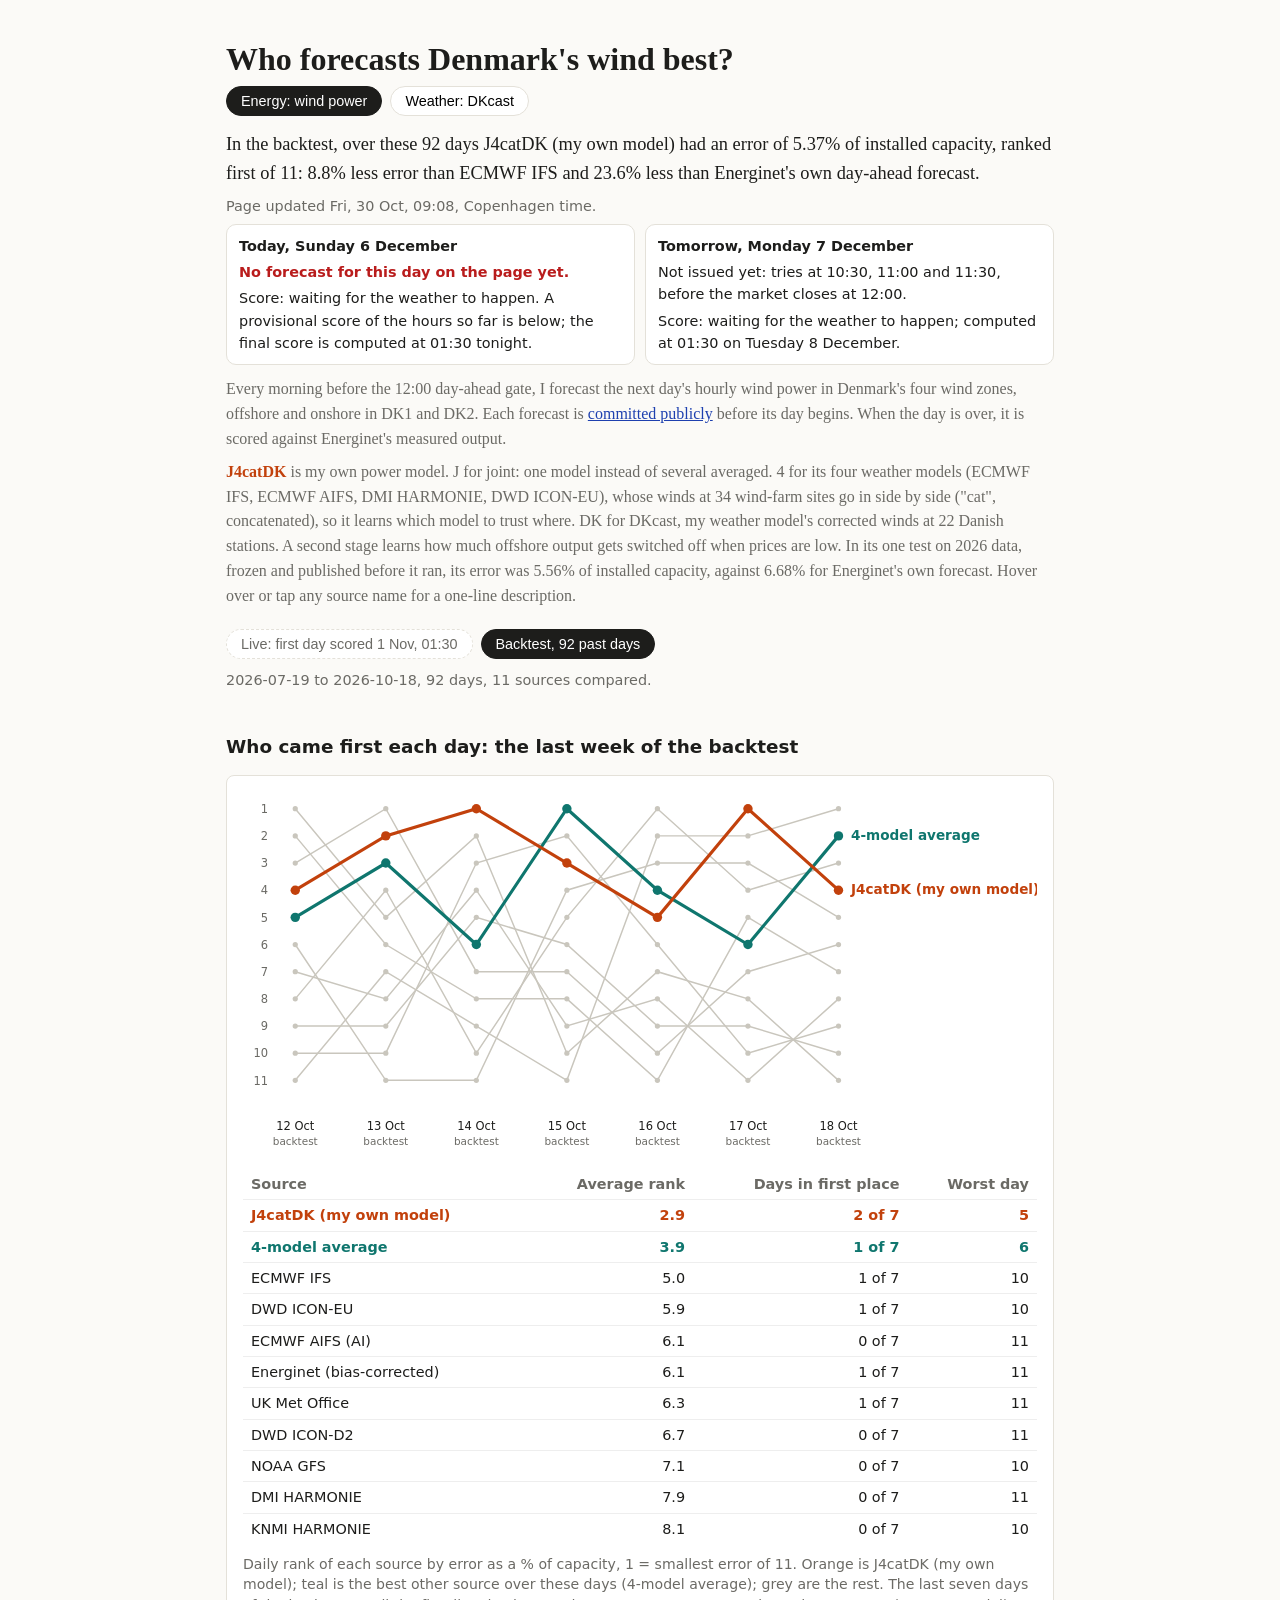
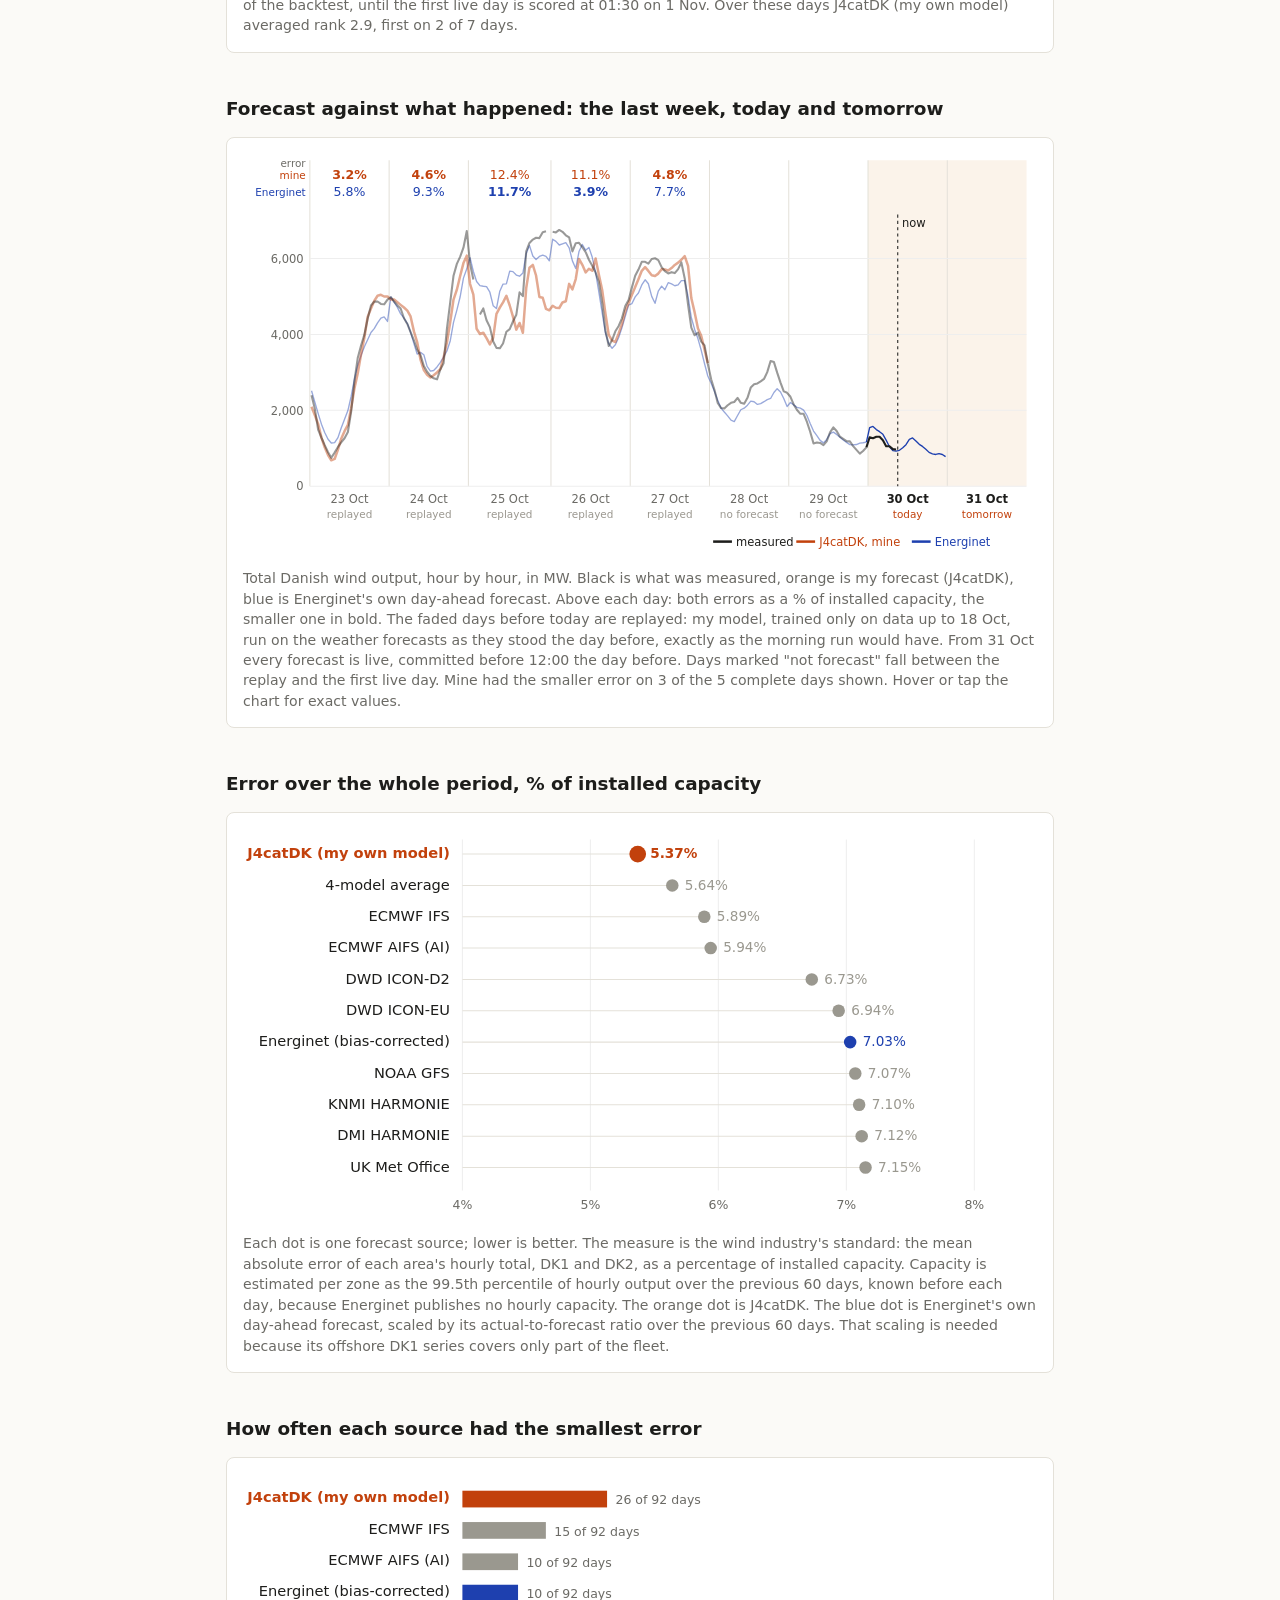
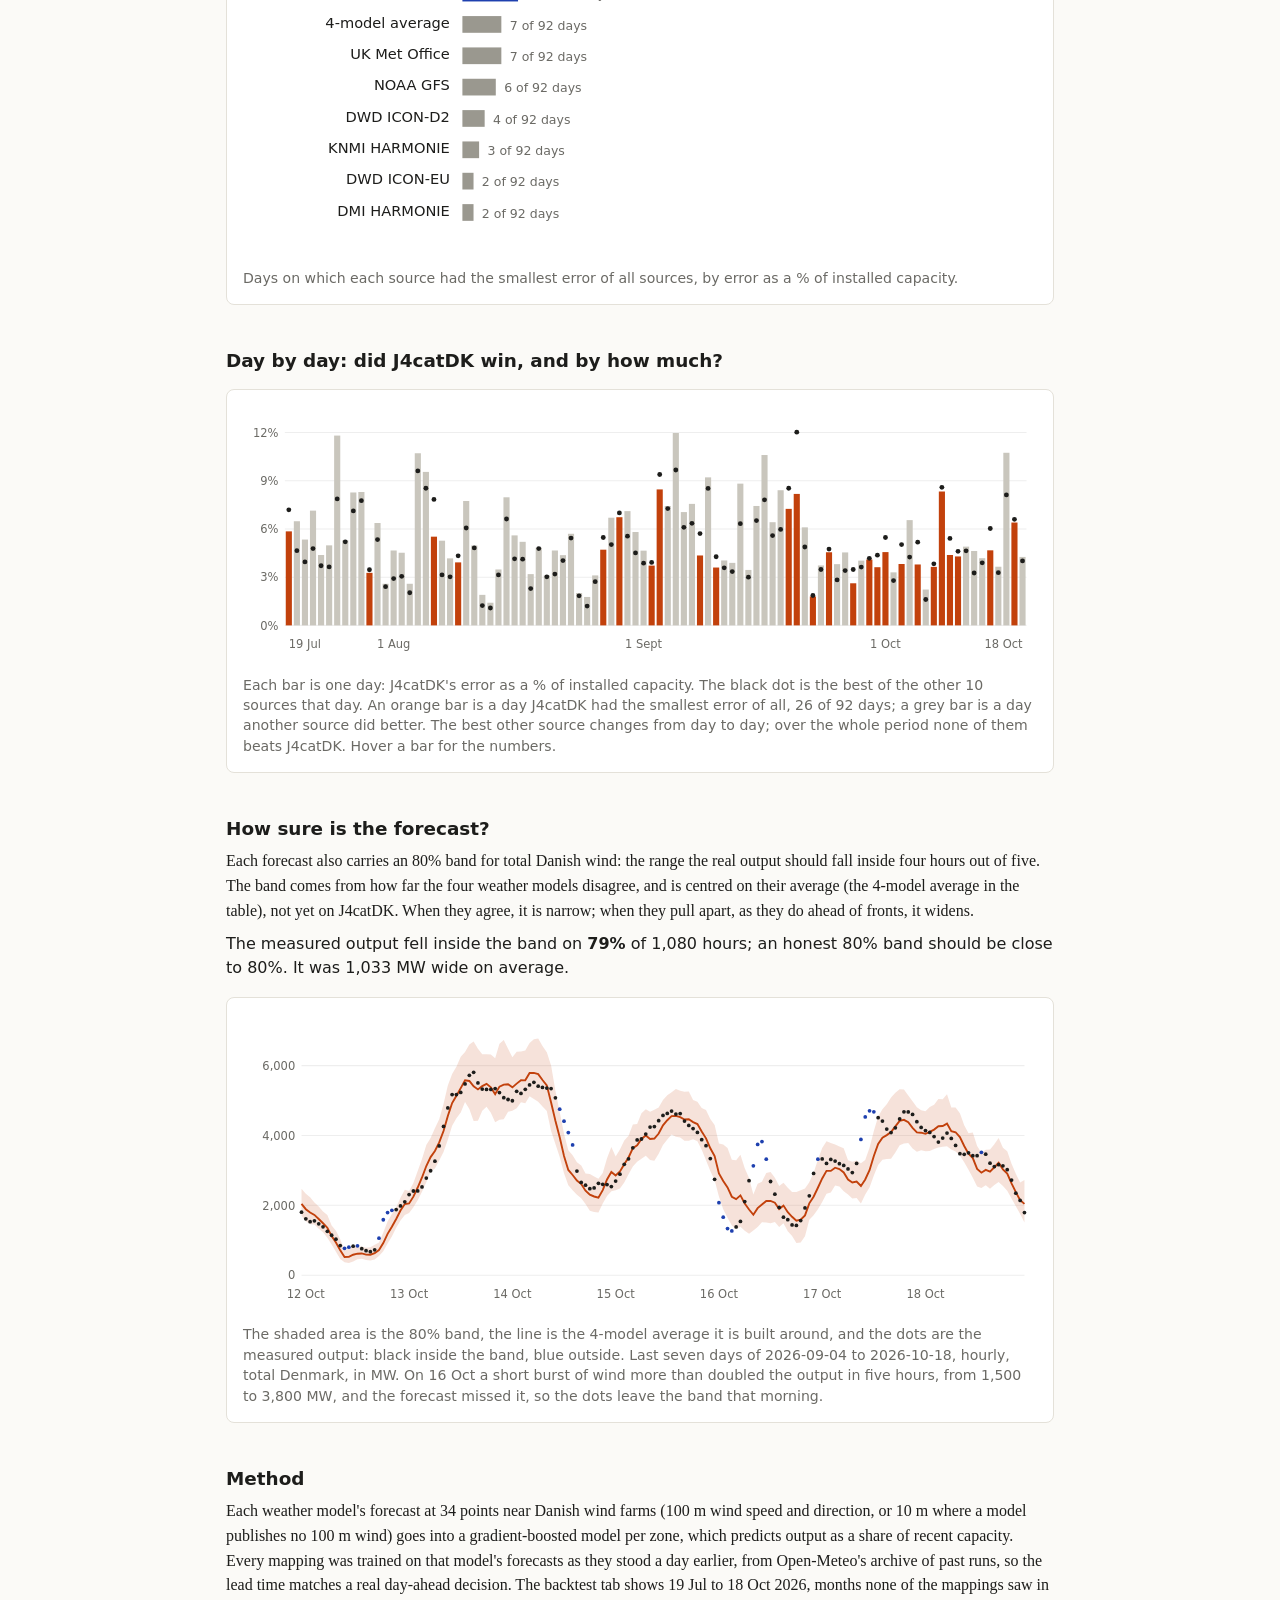
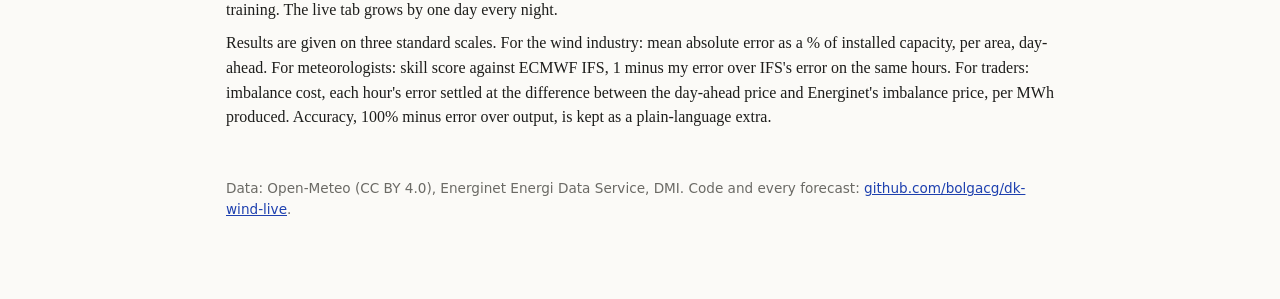
==== commit 1a42a5db: "Ranking chart first again, with average rank, days in first place and worst day; stat tiles removed" ====
--- a/site/index.html
+++ b/site/index.html
@@ -60,8 +60,13 @@
 </div>
 <p class="mute sans" id="period" style="font-size:.9rem;margin-top:10px"></p>
 
-<div class="tiles" id="tiles"></div>
-<p class="mute sans" id="second" style="font-size:.88rem;margin-top:-8px"></p>
+
+<h2 id="weekh">Who came first each day</h2>
+<figure>
+  <div id="week"></div>
+  <div id="weektab" class="sans" style="font-size:.9rem;margin-top:8px"></div>
+  <figcaption id="weekcap"></figcaption>
+</figure>
 
 <h2>Forecast against what happened: the last week, today and tomorrow</h2>
 <figure>
@@ -165,7 +170,7 @@
     `${d.days < 200 ? (d.from < "2026-10-31" ? "In the backtest, " : "In the live days, ") : ""}over these ${d.days} days ${ours ? ours.name : ""} had an error of ${ours.nmae.toFixed(2)}% of installed capacity, ` +
     `ranked ${rank === 1 ? "first" : "number " + rank} of ${o.length}: ${less(ours.skill_ifs)} error than ECMWF IFS ` +
     `and ${less(ours.skill_energinet)} than Energinet's own day-ahead forecast.` : "No scored days yet.";
-  const T = document.getElementById("tiles"); T.innerHTML = "";
+  const T = document.createElement("div");
   const tiles = ours ? [[`${ours.nmae_DK1.toFixed(2)}% / ${ours.nmae_DK2.toFixed(2)}%`, "error in DK1 / DK2, % of installed capacity (MAE, day-ahead)", "nmae"],
       [ours.skill_ifs == null ? "n/a" : ours.skill_ifs.toFixed(1) + "%", "skill against ECMWF IFS (1 minus my error over its error)", "skill"],
       [ours.skill_energinet == null ? "n/a" : ours.skill_energinet.toFixed(1) + "%", "skill against Energinet's day-ahead forecast", "skill"],
@@ -175,8 +180,8 @@
     if (GLOSS[k]) { t.dataset.tip = GLOSS[k].text; t.classList.add("tip"); t.tabIndex = 0; }
     T.appendChild(t);
   }
-  document.getElementById("second").textContent = ours ? `Also: accuracy ${ours.acc.toFixed(1)}% (100% minus total error over total output` +
-    `${en ? `; Energinet ${en.acc.toFixed(1)}%` : ""}); smallest error of all sources on ${ours.wins} of ${d.days} days.` : "";
+  void (ours ? `Also: accuracy ${ours.acc.toFixed(1)}% (100% minus total error over total output` +
+    `${en ? `; Energinet ${en.acc.toFixed(1)}%` : ""}); smallest error of all sources on ${ours.wins} of ${d.days} days.` : "");
   // dot plot
   const W = 760, L = 210, R = 60, rowH = 30, H = o.length * rowH + 40;
   const lo = Math.max(0, Math.floor(Math.min(...o.map(r => r.nmae)) - 0.5)), hi = Math.ceil(Math.max(...o.map(r => r.nmae)) + 0.5);
@@ -234,69 +239,52 @@
     `a grey bar is a day another source did better. ` + (o[0].source === OURS ? `The best other source changes from day to day; over the whole period none of them beats ${nm}. ` : "") + `Hover a bar for the numbers.`;
 }
 function renderWeek(D) {
-  // the last seven test days drawn muted, then the live days in full colour, with empty slots for live days still to come
+  // live days only; until the first live day is scored, the last backtest week is shown and labelled as such
+  // the live week starts 31 Oct: the 30 Oct forecast was issued before the full field of models and the band existed
+  const liveRows = D.live ? D.live.daily.filter(r => r.day >= "2026-10-31").map(r => ({...r, kind: "live"})) : [];
+  const all = liveRows.length ? liveRows : (D.backtest ? D.backtest.daily.map(r => ({...r, kind: "backtest"})) : []);
+  if (!all.length) { document.getElementById("week").innerHTML = ""; return; }
+  const days = [...new Set(all.map(r => r.day))].sort().slice(-7);
+  const rows = all.filter(r => days.includes(r.day));
+  const kindOf = d => rows.find(r => r.day === d).kind;
   const name = {}; for (const k of ["backtest", "live"]) if (D[k]) D[k].overall.forEach(o => name[o.source] = o.name);
-  const short = src => (name[src] || src).replace(" (my own model)", "").replace(" (bias-corrected)", "");
-  const live = D.live ? D.live.daily.filter(r => r.day >= "2026-10-31").map(r => ({...r, kind: "live"})) : [];
-  const liveDays = [...new Set(live.map(r => r.day))].sort().slice(-7);
-  const past = D.backtest && liveDays.length < 7 ? D.backtest.daily.map(r => ({...r, kind: "test"})) : [];
-  const pastDays = [...new Set(past.map(r => r.day))].sort().slice(-7);
-  const rows = [...past.filter(r => pastDays.includes(r.day)), ...live.filter(r => liveDays.includes(r.day))];
-  const future = [], nx = new Date((liveDays[liveDays.length - 1] || "2026-10-30") + "T12:00Z");
-  while (liveDays.length + future.length < 7) { nx.setUTCDate(nx.getUTCDate() + 1); future.push(nx.toISOString().slice(0, 10)); }
-  const slots = [...pastDays.map(d => [d, "test"]), ...liveDays.map(d => [d, "live"]), ...future.map(d => [d, "next"])];
-  const n = Math.max(...rows.map(r => r.rank)), W = 760, L = 30, R = 96, top = 16, bot = 44, step = 24;
-  const H = top + bot + (n - 1) * step + 10, x = i => L + 14 + i / (slots.length - 1) * (W - L - R - 14), y = r => top + (r - 1) * step;
+  const stats = Object.entries(rows.reduce((a, r) => ((a[r.source] = a[r.source] || []).push(r.rank), a), {}))
+    .map(([src, rk]) => ({src, mean: rk.reduce((x, y) => x + y, 0) / rk.length, first: rk.filter(v => v === 1).length,
+      worst: Math.max(...rk), n: rk.length})).sort((a, b) => a.mean - b.mean);
+  const best = stats.find(s => s.src !== OURS);
+  const col = src => src === OURS ? "#c2410c" : src === best.src ? "#0f766e" : "#c9c6bd";
+  const n = Math.max(...rows.map(r => r.rank)), W = 760, L = 30, R = 190, top = 16, bot = 44;
+  const H = top + bot + n * 26, x = i => days.length < 2 ? (W - R + L) / 2 : L + 20 + i / (days.length - 1) * (W - L - R - 20), y = r => top + (r - 1) * 26;
   const s = svg(document.getElementById("week"), W, H);
-  const first = slots.findIndex(z => z[1] !== "test");
-  if (first > 0) {
-    const xb = (x(first - 1) + x(first)) / 2;
-    el("rect", {x: xb, y: top - 12, width: W - R - xb + 12, height: H - bot - top + 18, fill: "#fbf3ea"}, s);
-    el("line", {x1: xb, x2: xb, y1: top - 12, y2: H - bot + 6, stroke: "#c2410c", "stroke-dasharray": "3 3"}, s);
+  for (let r = 1; r <= n; r++) el("text", {x: L - 6, y: y(r) + 4, "text-anchor": "end", "font-size": 11, fill: "#6b6a65"}, s, r);
+  days.forEach((d, i) => {
+    el("text", {x: x(i), y: H - 22, "text-anchor": "middle", "font-size": 11, fill: "#1d1d1b"}, s,
+      new Date(d + "T12:00Z").toLocaleDateString("en-GB", {day: "numeric", month: "short"}));
+    el("text", {x: x(i), y: H - 8, "text-anchor": "middle", "font-size": 10, fill: kindOf(d) === "live" ? "#c2410c" : "#6b6a65"}, s, kindOf(d));
+  });
+  const order = stats.map(s => s.src).reverse().sort((a, b) => (a === OURS) - (b === OURS) || (a === best.src) - (b === best.src));
+  for (const src of order) {
+    const pts = days.map((d, i) => { const r = rows.find(q => q.day === d && q.source === src); return r ? [x(i), y(r.rank), r] : null; }).filter(Boolean);
+    const hi = src === OURS || src === best.src;
+    el("path", {d: "M" + pts.map(p => p[0] + "," + p[1]).join("L"), fill: "none", stroke: col(src), "stroke-width": hi ? 3 : 1.4}, s);
+    pts.forEach(p => { const miss = p[2].no_forecast;
+      const c = el("circle", {cx: p[0], cy: p[1], r: hi ? 4.5 : 2.5, fill: miss ? "#fff" : col(src), stroke: col(src), "stroke-width": miss ? 2 : 0}, s);
+      if (miss) el("title", {}, c, "No forecast: DKcast feed not ready. Counted as last place."); });
+    if (hi) { const last = pts[pts.length - 1];
+      const other = rows.find(q => q.day === days[days.length - 1] && q.source === (src === OURS ? best.src : OURS));
+      const clash = other && Math.abs(y(other.rank) - last[1]) < 16, dy = clash ? (src === OURS ? -8 : 8) : 0;
+      tip(el("text", {x: last[0] + 12, y: last[1] + 4 + dy, "font-size": 13, "font-weight": 700, fill: col(src)}, s, (name[src] || src).replace(" (bias-corrected)", "")), src); }
   }
-  for (let r = 1; r <= n; r++) el("text", {x: L - 6, y: y(r) + 4, "text-anchor": "end", "font-size": 11, fill: "#6b6a65"}, s, r);
-  slots.forEach(([d, k], i) => {
-    if (k === "next") el("line", {x1: x(i), x2: x(i), y1: top - 6, y2: y(n) + 6, stroke: "#e4d5c3", "stroke-dasharray": "2 4"}, s);
-    el("text", {x: x(i), y: H - 22, "text-anchor": "middle", "font-size": 11, fill: k === "test" ? "#9a978f" : "#1d1d1b"}, s,
-      new Date(d + "T12:00Z").toLocaleDateString("en-GB", {day: "numeric", month: "short"}));
-    el("text", {x: x(i), y: H - 8, "text-anchor": "middle", "font-size": 10, fill: k === "test" ? "#9a978f" : "#c2410c"}, s,
-      k === "test" ? "test" : k === "live" ? "live" : "to come");
-  });
-  const col = src => src === OURS ? "#c2410c" : src === "energinet" ? "#1e40af" : "#c9c6bd";
-  const srcs = [...new Set(rows.map(r => r.source))].sort((a, b) => (a === OURS) - (b === OURS) || (a === "energinet") - (b === "energinet"));
-  for (const src of srcs) for (const kind of ["test", "live"]) {
-    const hi = src === OURS || src === "energinet";
-    const pts = slots.map(([d, k], i) => { if (k !== kind) return null;
-      const r = rows.find(q => q.day === d && q.source === src); return r ? [x(i), y(r.rank), r] : null; }).filter(Boolean);
-    if (!pts.length) continue;
-    const g = el("g", {opacity: kind === "test" ? .35 : 1}, s);
-    el("path", {d: "M" + pts.map(p => p[0] + "," + p[1]).join("L"), fill: "none", stroke: col(src), "stroke-width": hi ? 3 : 1.4}, g);
-    pts.forEach(p => { const miss = p[2].no_forecast;
-      const c = el("circle", {cx: p[0], cy: p[1], r: hi ? 4.5 : 2.5, fill: miss ? "#fff" : col(src), stroke: col(src), "stroke-width": miss ? 2 : 0}, g);
-      el("title", {}, c, miss ? `${p[2].day}: no forecast, DKcast feed not ready. Counted as last place.`
-        : `${short(src)}, ${p[2].day}: rank ${p[2].rank} of ${n}, error ${p[2].nmae.toFixed(2)}% of capacity`); });
-  }
-  // names at the newest point of the two lines that matter
-  const lastPt = src => { for (let i = slots.length - 1; i >= 0; i--) { const r = rows.find(q => q.day === slots[i][0] && q.source === src); if (r) return [i, r]; } return null; };
-  const a = lastPt(OURS), b = lastPt("energinet");
-  const clash = a && b && a[0] === b[0] && Math.abs(a[1].rank - b[1].rank) * step < 16;
-  for (const [src, p] of [[OURS, a], ["energinet", b]]) if (p) tip(el("text", {x: x(p[0]) + 12, y: y(p[1].rank) + 4 + (clash ? (src === OURS ? -8 : 8) : 0),
-    "font-size": 13, "font-weight": 700, fill: col(src)}, s, short(src)), src);
-  const base = liveDays.length ? rows.filter(r => r.kind === "live") : rows;
-  const stats = Object.entries(base.reduce((m, r) => ((m[r.source] = m[r.source] || []).push(r.rank), m), {}))
-    .map(([src, rk]) => ({src, mean: rk.reduce((p, q) => p + q, 0) / rk.length, first: rk.filter(v => v === 1).length,
-      worst: Math.max(...rk), n: rk.length})).sort((p, q) => p.mean - q.mean);
-  const td = "padding:4px 8px;text-align:right";
-  document.getElementById("weektab").innerHTML = `<table style='border-collapse:collapse;width:100%'><tr style='color:#6b6a65;text-align:left'><th style='padding:4px 8px'>Source (${liveDays.length ? "live days" : "test days shown"})</th><th style='${td}'>Average rank</th><th style='${td}'>Days with the smallest error</th><th style='${td}'>Worst day</th></tr>` +
-    stats.map(st => `<tr style="border-top:1px solid #eee;${st.src === OURS ? "font-weight:700;color:#c2410c" : st.src === "energinet" ? "color:#1e40af" : ""}"><td style="padding:4px 8px"><span class="tip" tabindex="0" data-tip="${(tipText(st.src) || "").replace(/"/g, "&quot;")}">${name[st.src] || st.src}</span></td><td style="${td}">${st.mean.toFixed(1)}</td><td style="${td}">${st.first} of ${st.n}</td><td style="${td}">${st.worst}</td></tr>`).join("") + "</table>";
-  const nl = liveDays.length;
-  document.getElementById("weekcap").textContent = `Daily rank of each source, 1 = smallest error of ${n}, by error as a % of installed capacity. ` +
-    `Orange is ${short(OURS)}, blue is Energinet's own forecast, grey are the other sources. ` +
-    (pastDays.length ? `Muted, on the left: the last ${pastDays.length} days of the test, forecasts from the same model run on past weather forecasts, not live. ` : "") +
-    `On the right: the live days, each forecast committed before 12:00 the day before, ${nl ? `${nl} scored so far` : "the first scored at 01:30 on 1 Nov"}; ` +
-    `the empty slots fill in as each day is scored at 01:30 the night after.` +
-    (rows.some(r => r.no_forecast) ? " A hollow point is a day with no forecast because the DKcast feed was not ready; it counts as last place." : "");
-  document.getElementById("weekh").textContent = nl >= 7 ? "The last seven live days, ranked" : "Rank, day by day: the last test week, then the live week";
+  const tb = document.getElementById("weektab");
+  tb.innerHTML = "<table style='border-collapse:collapse;width:100%'><tr style='color:#6b6a65;text-align:left'><th style='padding:4px 8px'>Source</th><th style='padding:4px 8px;text-align:right'>Average rank</th><th style='padding:4px 8px;text-align:right'>Days in first place</th><th style='padding:4px 8px;text-align:right'>Worst day</th></tr>" +
+    stats.map(st => `<tr style="border-top:1px solid #eee;${st.src === OURS ? "font-weight:700;color:#c2410c" : st.src === best.src ? "font-weight:700;color:#0f766e" : ""}"><td style="padding:4px 8px"><span class="tip" tabindex="0" data-tip="${(tipText(st.src) || "").replace(/"/g, "&quot;")}">${name[st.src] || st.src}</span></td><td style="padding:4px 8px;text-align:right">${st.mean.toFixed(1)}</td><td style="padding:4px 8px;text-align:right">${st.first} of ${st.n}</td><td style="padding:4px 8px;text-align:right">${st.worst}</td></tr>`).join("") + "</table>";
+  const b = stats.find(s => s.src === OURS), nl = days.filter(d => kindOf(d) === "live").length;
+  document.getElementById("weekcap").textContent = `Daily rank of each source by error as a % of capacity, 1 = smallest error of ${n}. ` +
+    `Orange is ${name[OURS] || OURS}; teal is the best other source over these days (${name[best.src] || best.src}); grey are the rest. ` +
+    (nl ? `${nl} live day${nl === 1 ? "" : "s"} shown, each forecast committed before its day began. ` : "The last seven days of the backtest, until the first live day is scored at 01:30 on 1 Nov. ") +
+    (rows.some(r => r.no_forecast) ? "A hollow point is a day with no forecast because the DKcast feed was not ready; it counts as last place, with that day's worst error. " : "") +
+    `Over these days ${name[OURS] || OURS} averaged rank ${b.mean.toFixed(1)}, first on ${b.first} of ${b.n} days.`;
+  document.getElementById("weekh").textContent = !nl ? "Who came first each day: the last week of the backtest" : nl < 7 ? `Who came first each day: the live days so far (${nl} of 7)` : "Who came first each day: the last seven live days";
 }
 function renderBand(B) {
   const T = document.getElementById("btiles"), host = document.getElementById("band");
@@ -494,6 +482,7 @@
   const srcs = new Set(["backtest", "live"].flatMap(k => D[k] ? D[k].overall.map(r => r.source) : []));
   if (srcs.has("j4catdk")) OURS = "j4catdk";
   renderTimeline(TL);
+  renderWeek(D);
   renderHealth(D.health, TD);
   const pick = k => { for (const b of ["live", "backtest"]) document.getElementById("t-" + b).setAttribute("aria-pressed", b === k);
     render(D[k]); renderBand((D.band || {})[k] || (D.band || {}).backtest); };
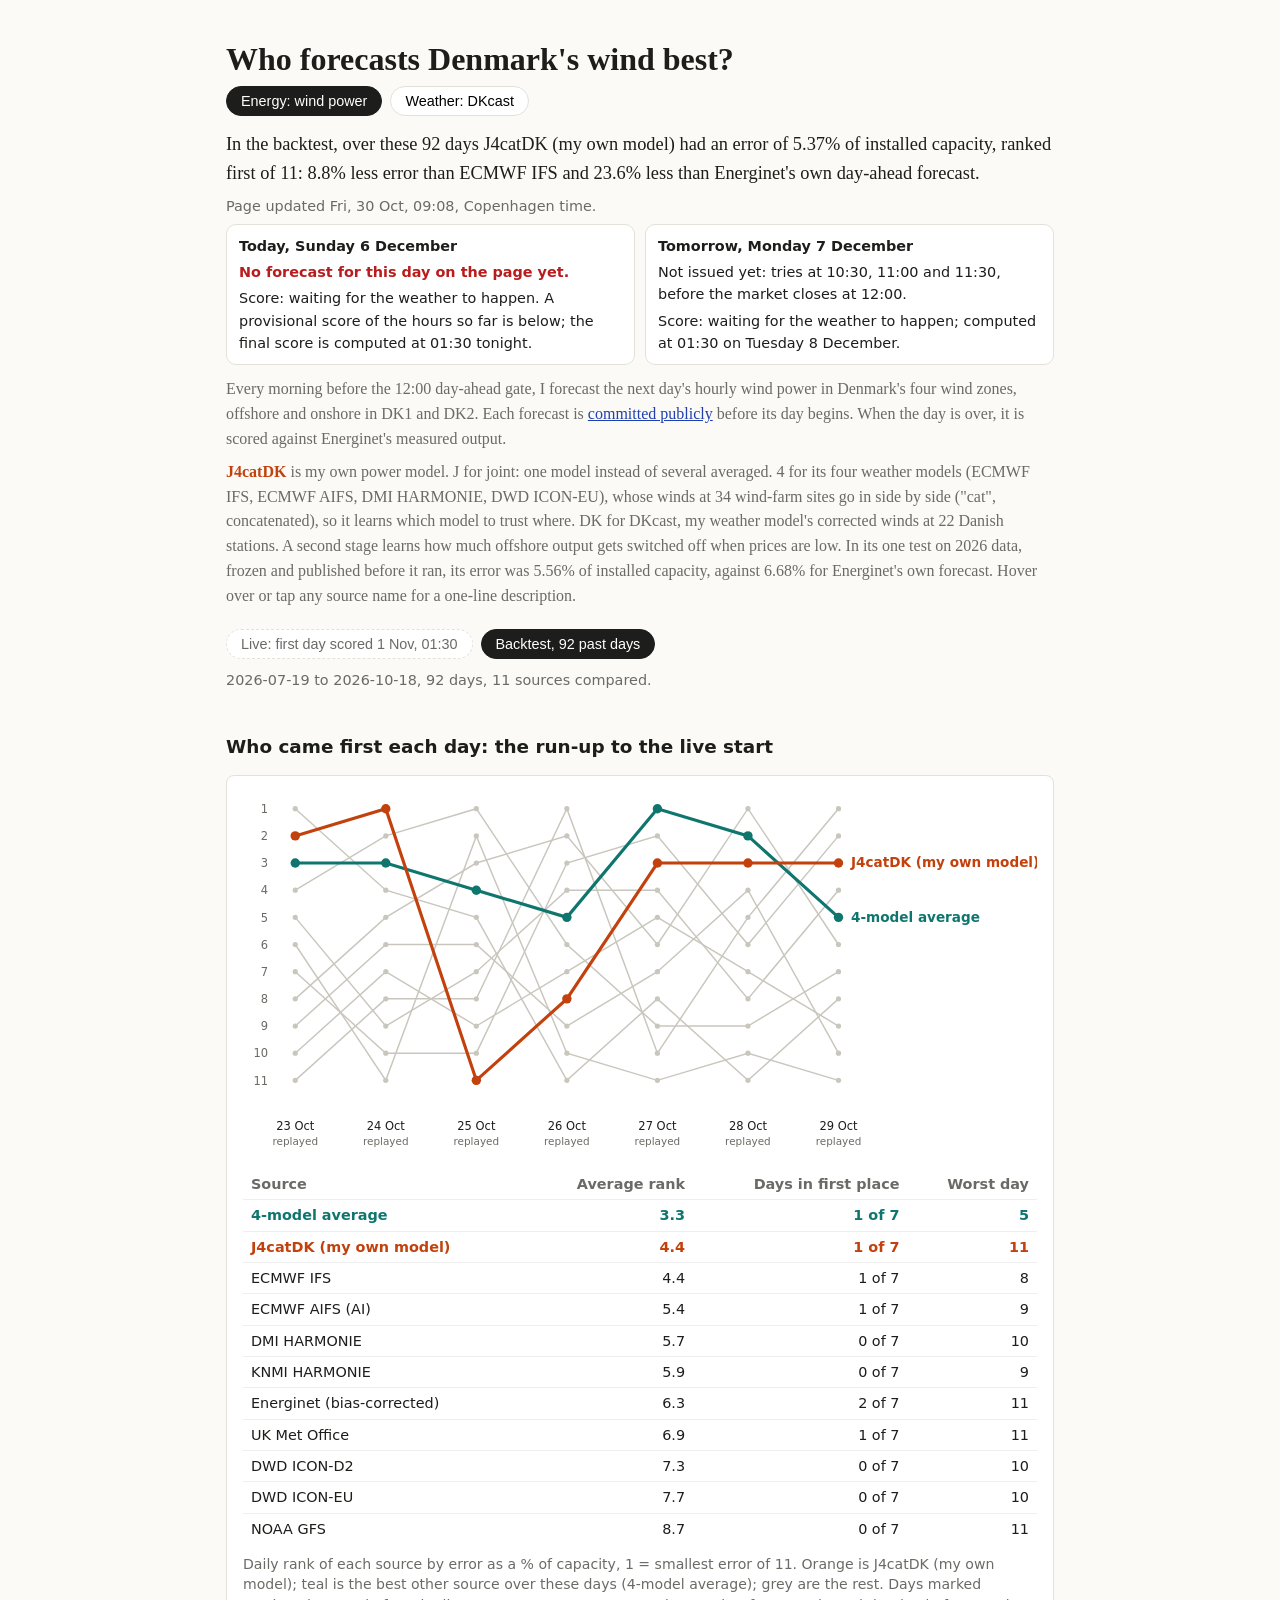
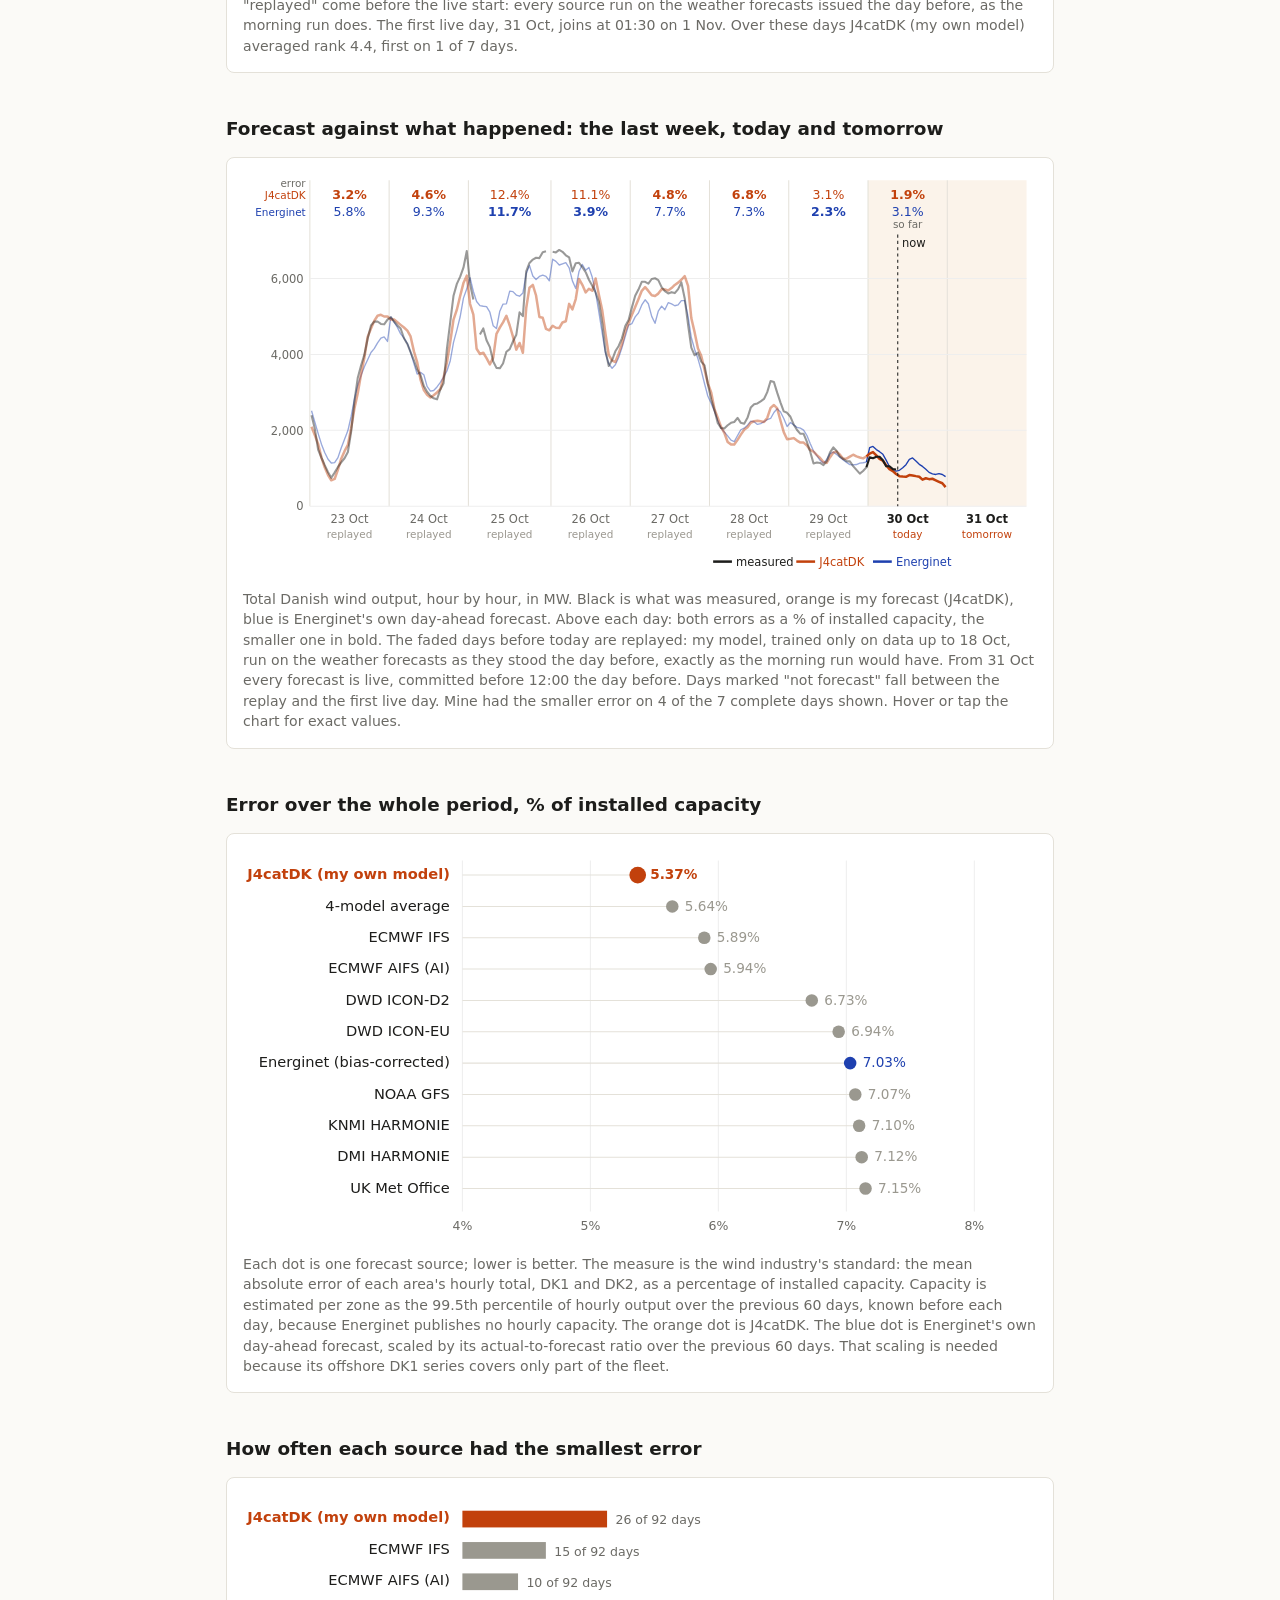
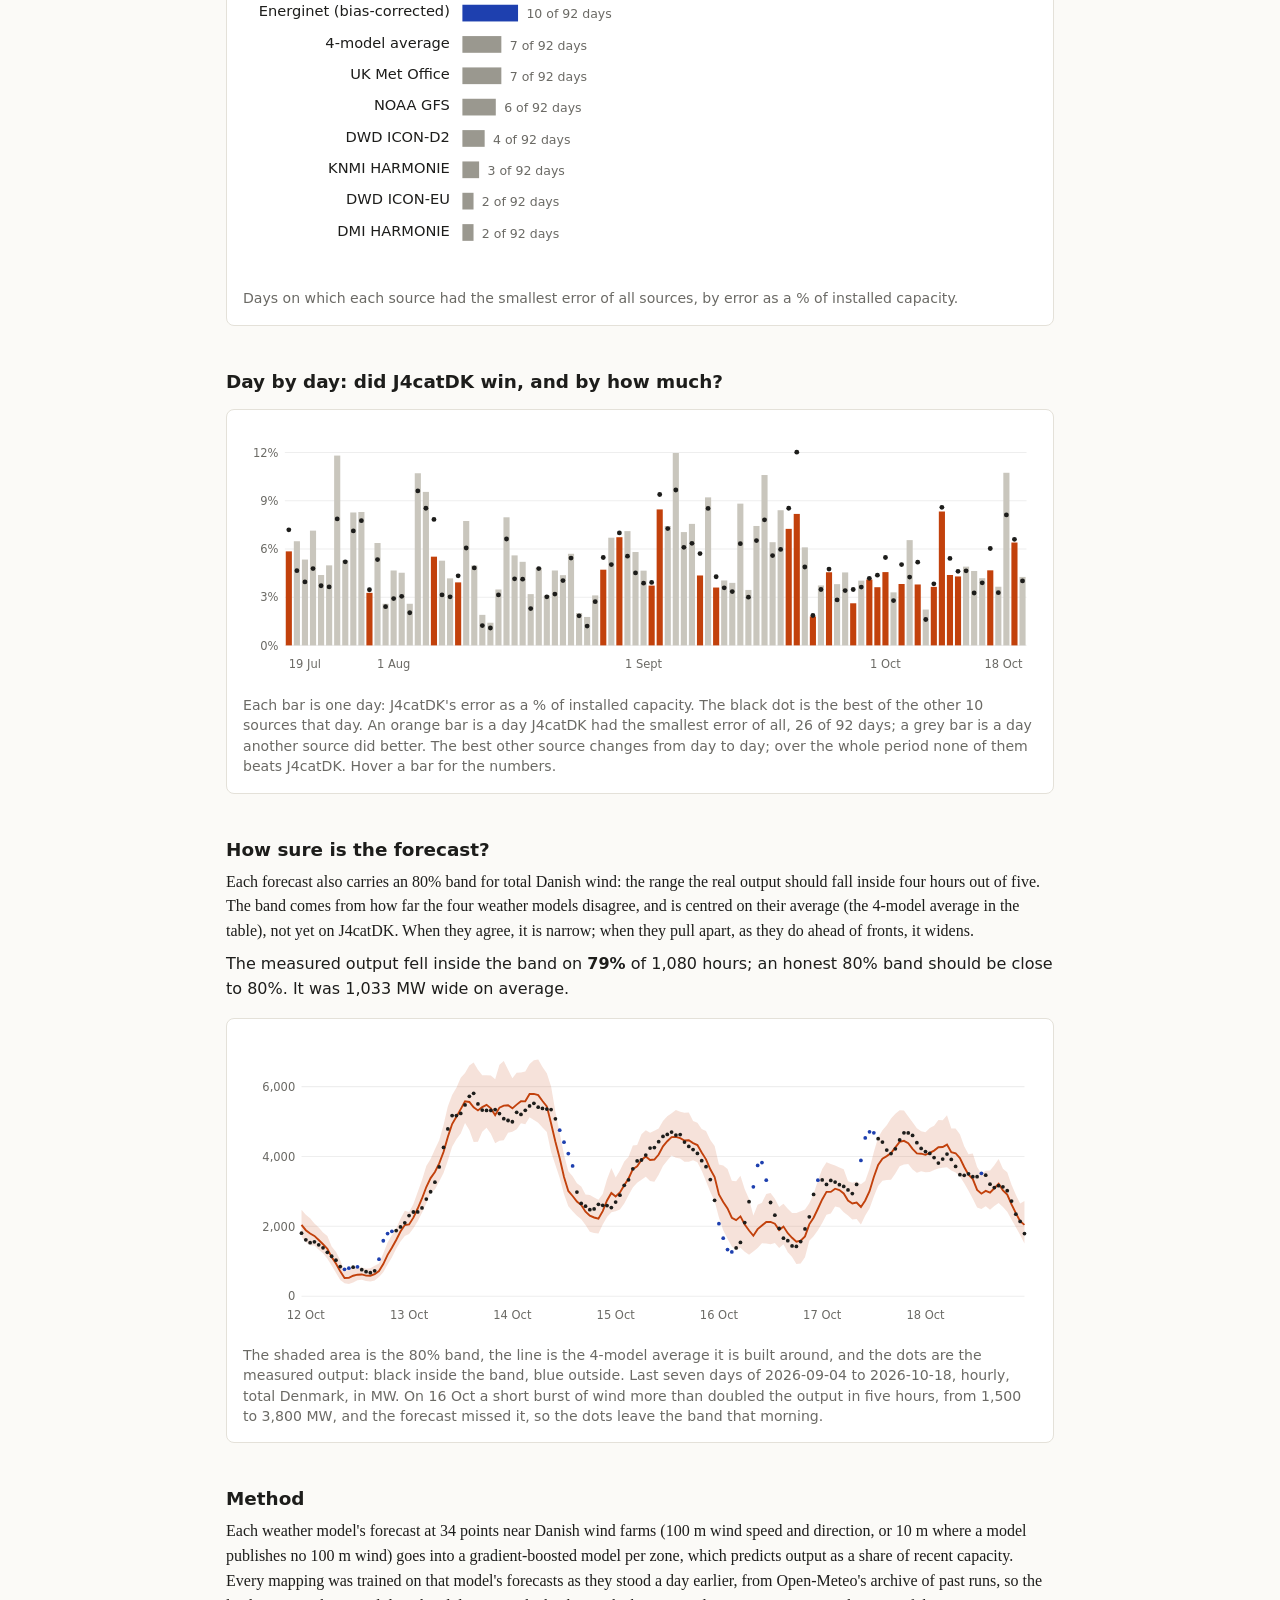
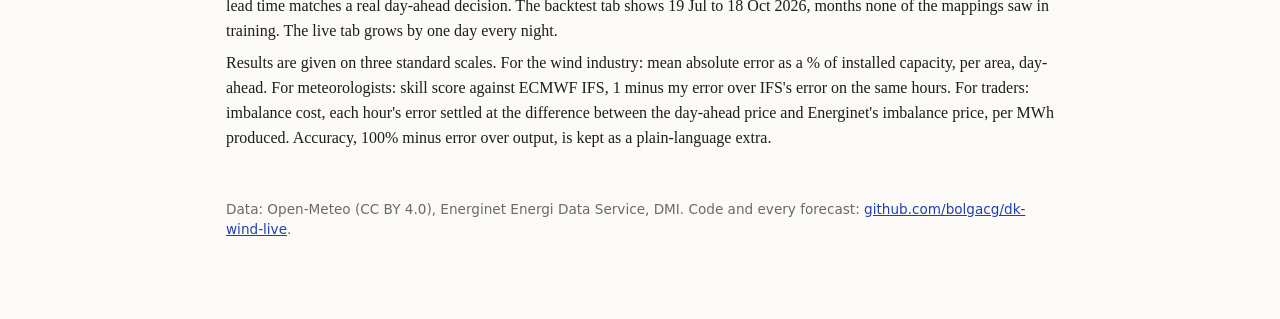
==== commit 448b137b: "Ranking chart runs from the replayed run-up into the live days; every source replayed for 22 to 30 O" ====
--- a/site/index.html
+++ b/site/index.html
@@ -238,16 +238,19 @@
     `${o.length - 1} sources that day. An orange bar is a day ${nm} had the smallest error of all, ${won} of ${per.length} days; ` +
     `a grey bar is a day another source did better. ` + (o[0].source === OURS ? `The best other source changes from day to day; over the whole period none of them beats ${nm}. ` : "") + `Hover a bar for the numbers.`;
 }
-function renderWeek(D) {
+function renderWeek(D, TL) {
   // live days only; until the first live day is scored, the last backtest week is shown and labelled as such
   // the live week starts 31 Oct: the 30 Oct forecast was issued before the full field of models and the band existed
   const liveRows = D.live ? D.live.daily.filter(r => r.day >= "2026-10-31").map(r => ({...r, kind: "live"})) : [];
-  const all = liveRows.length ? liveRows : (D.backtest ? D.backtest.daily.map(r => ({...r, kind: "backtest"})) : []);
+  // the days leading up to the live start are replayed (every source run on the weather forecasts issued the day
+  // before); from 31 Oct the live days carry on in the same chart
+  const repRows = TL && TL.ranks ? TL.ranks.filter(r => r.day < "2026-10-31").map(r => ({...r, kind: "replayed"})) : [];
+  const all = [...repRows, ...liveRows];
   if (!all.length) { document.getElementById("week").innerHTML = ""; return; }
-  const days = [...new Set(all.map(r => r.day))].sort().slice(-7);
+  const days = [...new Set(all.map(r => r.day))].sort().slice(-14);
   const rows = all.filter(r => days.includes(r.day));
   const kindOf = d => rows.find(r => r.day === d).kind;
-  const name = {}; for (const k of ["backtest", "live"]) if (D[k]) D[k].overall.forEach(o => name[o.source] = o.name);
+  const name = Object.assign({}, TL && TL.names); for (const k of ["backtest", "live"]) if (D[k]) D[k].overall.forEach(o => name[o.source] = o.name);
   const stats = Object.entries(rows.reduce((a, r) => ((a[r.source] = a[r.source] || []).push(r.rank), a), {}))
     .map(([src, rk]) => ({src, mean: rk.reduce((x, y) => x + y, 0) / rk.length, first: rk.filter(v => v === 1).length,
       worst: Math.max(...rk), n: rk.length})).sort((a, b) => a.mean - b.mean);
@@ -281,10 +284,11 @@
   const b = stats.find(s => s.src === OURS), nl = days.filter(d => kindOf(d) === "live").length;
   document.getElementById("weekcap").textContent = `Daily rank of each source by error as a % of capacity, 1 = smallest error of ${n}. ` +
     `Orange is ${name[OURS] || OURS}; teal is the best other source over these days (${name[best.src] || best.src}); grey are the rest. ` +
-    (nl ? `${nl} live day${nl === 1 ? "" : "s"} shown, each forecast committed before its day began. ` : "The last seven days of the backtest, until the first live day is scored at 01:30 on 1 Nov. ") +
+    `Days marked "replayed" come before the live start: every source run on the weather forecasts issued the day before, as the morning run does. ` +
+    (nl ? `${nl} live day${nl === 1 ? "" : "s"} follow, each forecast committed before its day began. ` : "The first live day, 31 Oct, joins at 01:30 on 1 Nov. ") +
     (rows.some(r => r.no_forecast) ? "A hollow point is a day with no forecast because the DKcast feed was not ready; it counts as last place, with that day's worst error. " : "") +
     `Over these days ${name[OURS] || OURS} averaged rank ${b.mean.toFixed(1)}, first on ${b.first} of ${b.n} days.`;
-  document.getElementById("weekh").textContent = !nl ? "Who came first each day: the last week of the backtest" : nl < 7 ? `Who came first each day: the live days so far (${nl} of 7)` : "Who came first each day: the last seven live days";
+  document.getElementById("weekh").textContent = nl ? `Who came first each day: the run-up, then ${nl} live day${nl === 1 ? "" : "s"}` : "Who came first each day: the run-up to the live start";
 }
 function renderBand(B) {
   const T = document.getElementById("btiles"), host = document.getElementById("band");
@@ -362,7 +366,7 @@
       d.day >= TL.today && d.kind ? "scored 01:30" : "");
   });
   el("text", {x: L - 4, y: top - 46, "text-anchor": "end", "font-size": 10, fill: "#6b6a65"}, s, "error");
-  el("text", {x: L - 4, y: top - 34, "text-anchor": "end", "font-size": 10, fill: "#c2410c"}, s, "mine");
+  el("text", {x: L - 4, y: top - 34, "text-anchor": "end", "font-size": 10, fill: "#c2410c"}, s, "J4catDK");
   el("text", {x: L - 4, y: top - 18, "text-anchor": "end", "font-size": 10, fill: "#1e40af"}, s, "Energinet");
   const step = Math.max(1000, Math.ceil(ymax / 4 / 1000) * 1000);
   for (let v = 0; v <= ymax; v += step) {
@@ -387,7 +391,7 @@
   el("line", {x1: x(nowI) - (x(1) - x(0)) / 2, x2: x(nowI) - (x(1) - x(0)) / 2, y1: top, y2: H - bot, stroke: "#1d1d1b", "stroke-dasharray": "3 3"}, s);
   el("text", {x: x(nowI) - (x(1) - x(0)) / 2 + 4, y: top + 12, "font-size": 11, fill: "#1d1d1b"}, s, "now");
   // legend, in place
-  const lg = [["#1d1d1b", "measured"], ["#c2410c", "J4catDK, mine"], ["#1e40af", "Energinet"]];
+  const lg = [["#1d1d1b", "measured"], ["#c2410c", "J4catDK"], ["#1e40af", "Energinet"]];
   let lx = W - R - 300; for (const [c, t] of lg) { el("line", {x1: lx, x2: lx + 18, y1: H - 9, y2: H - 9, stroke: c, "stroke-width": 2.4}, s);
     el("text", {x: lx + 22, y: H - 5, "font-size": 11, fill: c}, s, t); lx += 30 + t.length * 6.2; }
   // hover: a crosshair and the exact values
@@ -482,7 +486,7 @@
   const srcs = new Set(["backtest", "live"].flatMap(k => D[k] ? D[k].overall.map(r => r.source) : []));
   if (srcs.has("j4catdk")) OURS = "j4catdk";
   renderTimeline(TL);
-  renderWeek(D);
+  renderWeek(D, TL);
   renderHealth(D.health, TD);
   const pick = k => { for (const b of ["live", "backtest"]) document.getElementById("t-" + b).setAttribute("aria-pressed", b === k);
     render(D[k]); renderBand((D.band || {})[k] || (D.band || {}).backtest); };
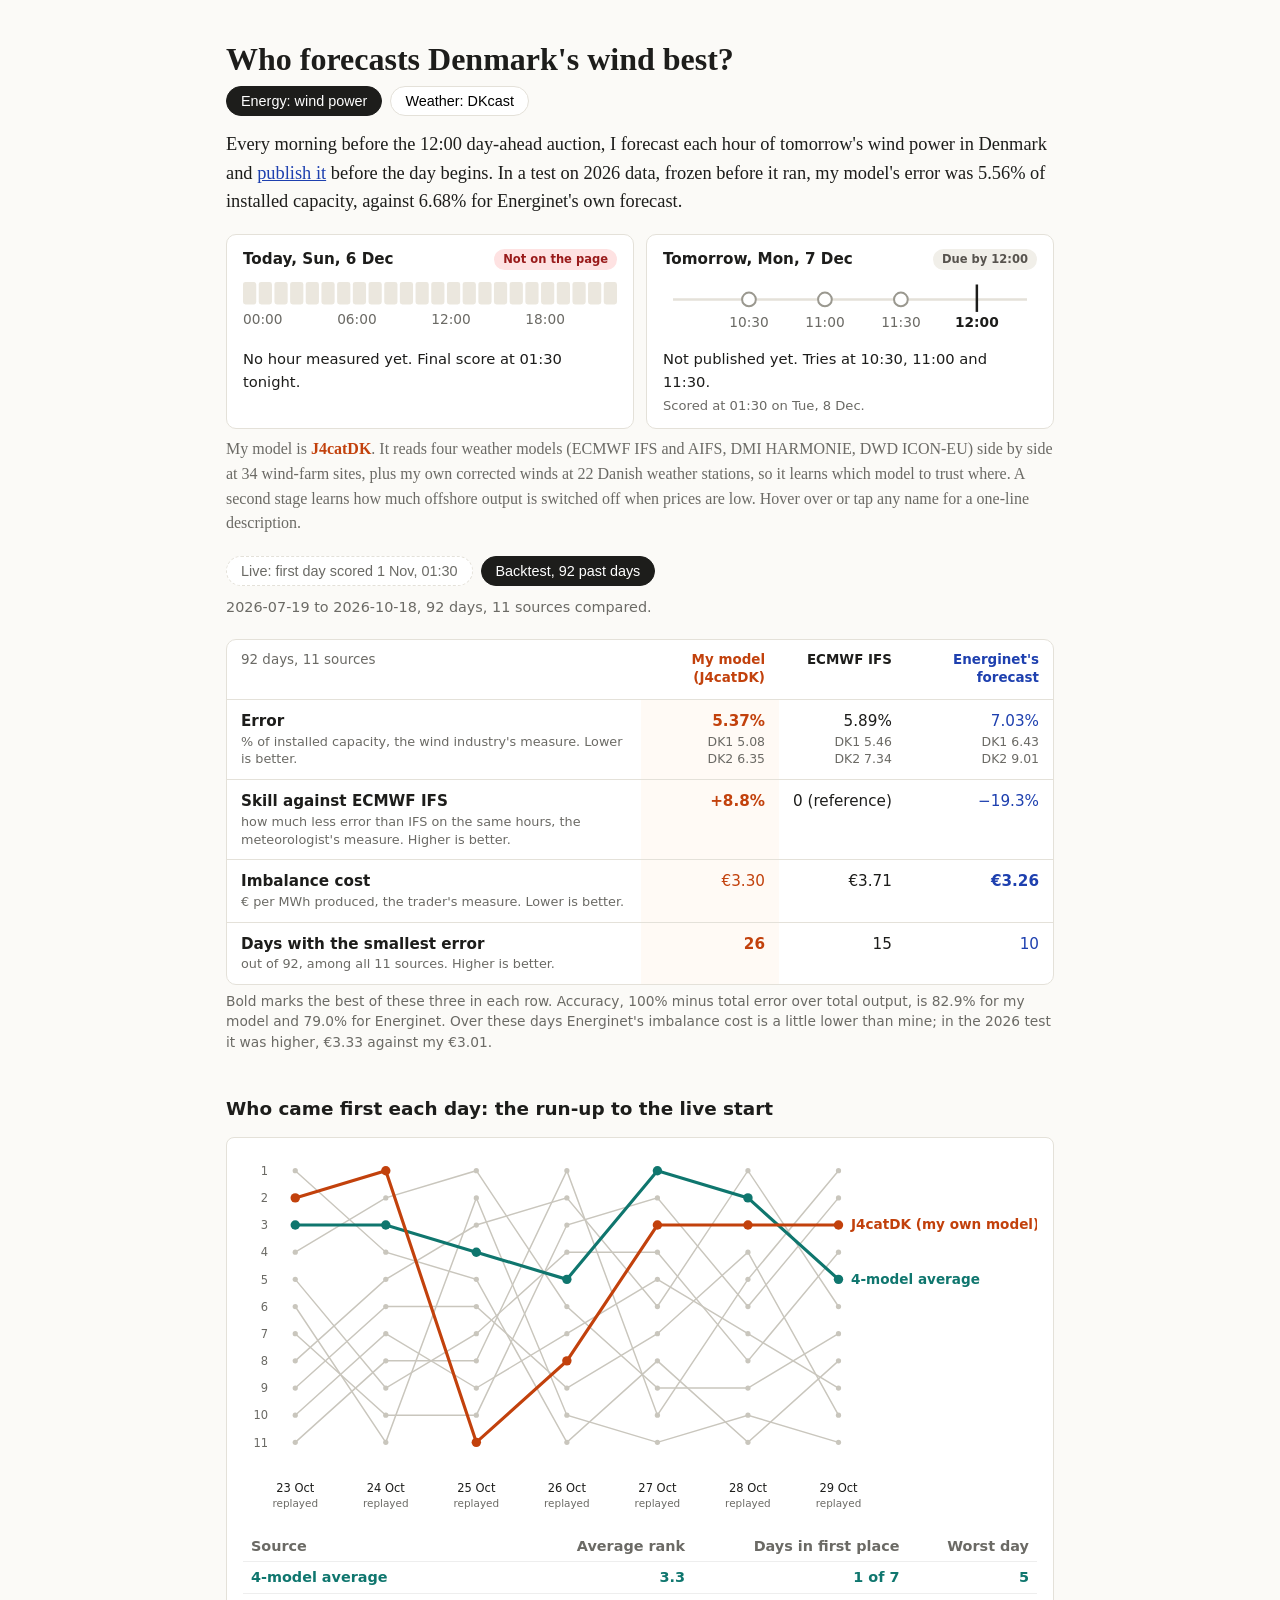
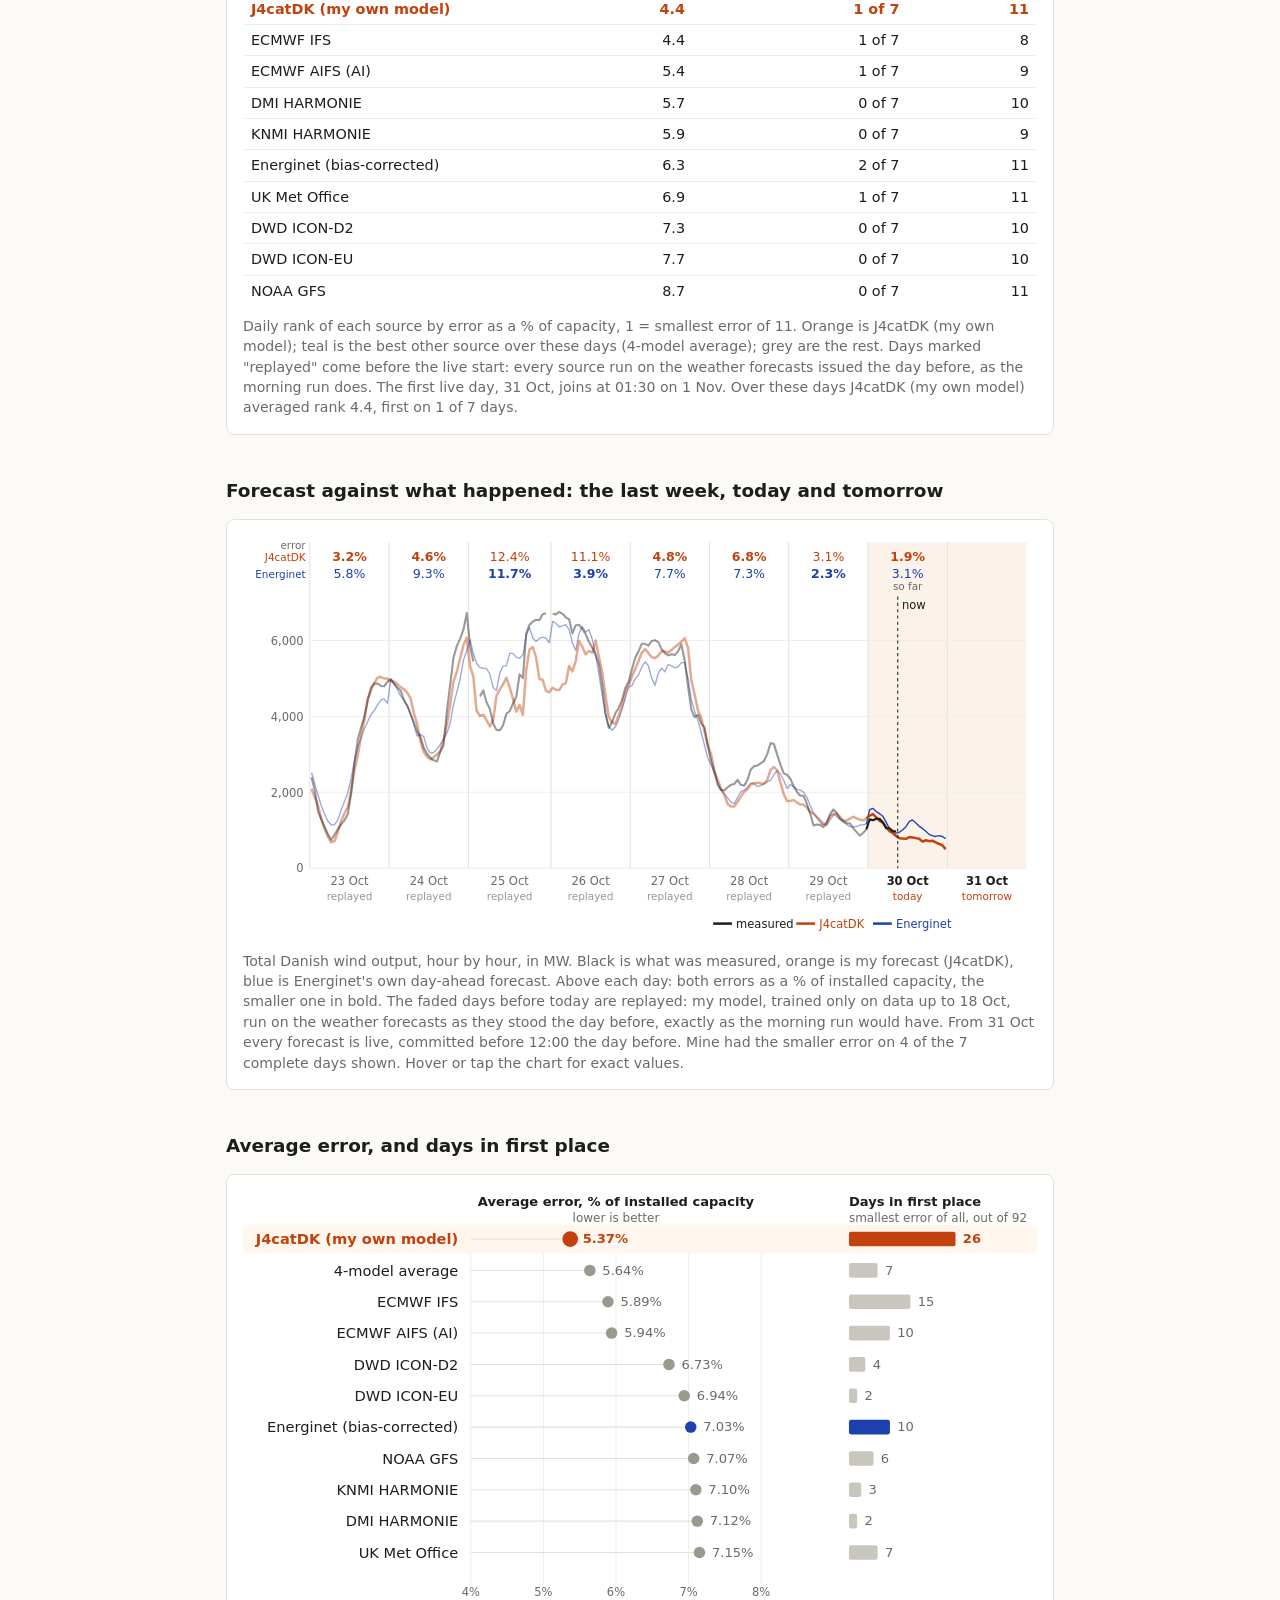
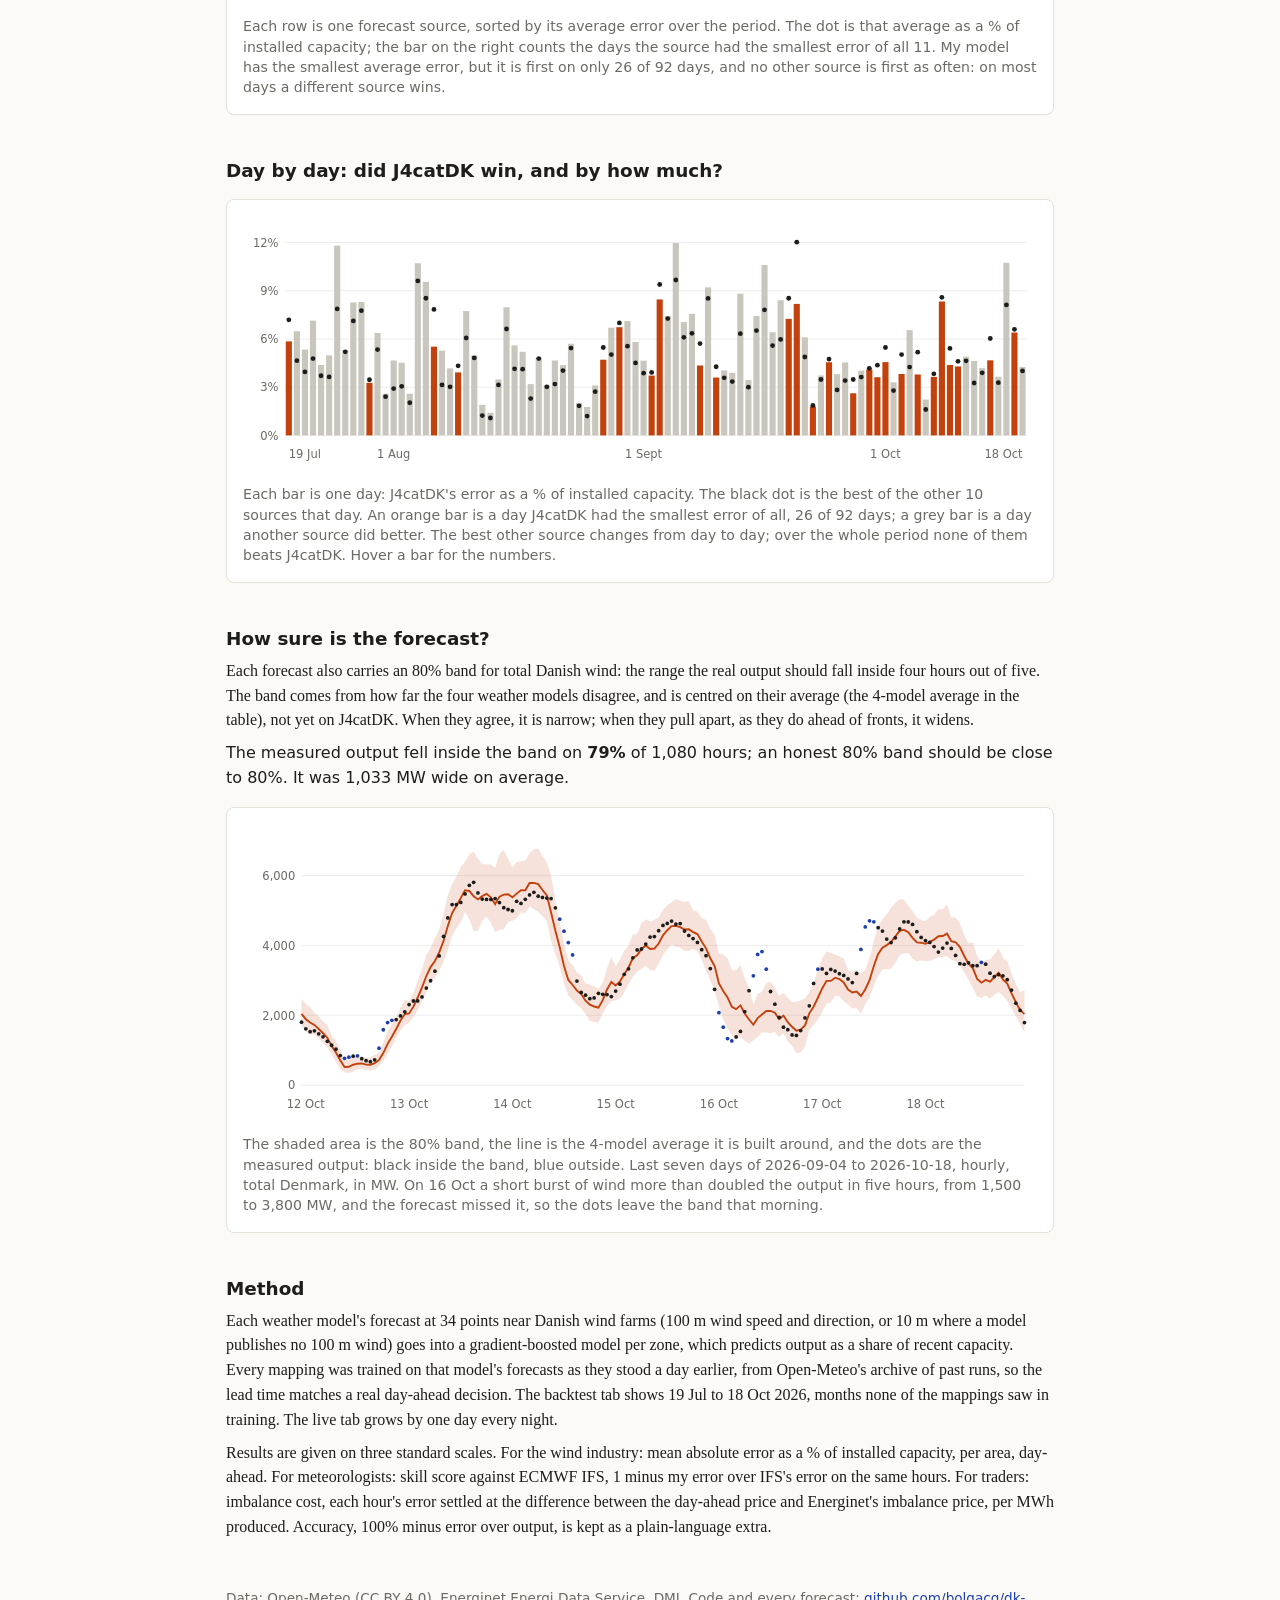
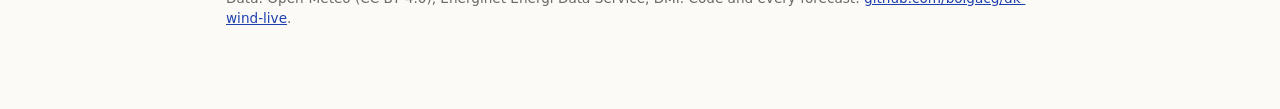
==== commit f169ca61: "Status cards for today and tomorrow, one table of three forecasts on four scales, one league chart o" ====
--- a/site/index.html
+++ b/site/index.html
@@ -34,31 +34,23 @@
 a{color:var(--en)}
 @media (max-width:600px){figure{overflow-x:auto} figure svg{min-width:620px}}
 </style>
+<link rel="stylesheet" href="extra.css">
+<script src="extra.js"></script>
 </head>
 <body>
 <main>
 <h1>Who forecasts Denmark's wind best?</h1>
 <div class="tabs" role="group" aria-label="View" style="margin:6px 0 14px"><button id="v-e" aria-pressed="true">Energy: wind power</button><button id="v-w" aria-pressed="false">Weather: DKcast</button></div>
 <div id="v-energy">
-<p class="lede" id="lede">Loading results.</p>
-<div class="sans" id="health" style="font-size:.9rem;margin:4px 0 12px"></div>
-<p class="mute">Every morning before the 12:00 day-ahead gate, I forecast the next day's hourly wind power in Denmark's
-four wind zones, offshore and onshore in DK1 and DK2. Each forecast is
-<a href="https://github.com/bolgacg/dk-wind-live/tree/main/forecasts">committed publicly</a> before its day begins.
-When the day is over, it is scored against Energinet's measured output.</p>
-<p class="mute"><b style="color:var(--ours)">J4catDK</b> is my own power model. J for joint: one model instead of
-several averaged. 4 for its four weather models (ECMWF IFS, ECMWF AIFS, DMI HARMONIE, DWD ICON-EU), whose winds at 34
-wind-farm sites go in side by side ("cat", concatenated), so it learns which model to trust where. DK for DKcast, my
-weather model's corrected winds at 22 Danish stations. A second stage learns how much offshore output gets switched
-off when prices are low. In its one test on 2026 data, frozen and published before it ran, its error was 5.56% of
-installed capacity, against 6.68% for Energinet's own forecast. Hover over or tap any source name for a one-line
-description.</p>
+<div id="topB"></div>
+<div hidden><p id="lede"></p><div id="health"></div></div>
 
 <div class="tabs" role="group" aria-label="Period">
   <button id="t-live" aria-pressed="true">Live, since 30 Oct 2026</button>
   <button id="t-backtest" aria-pressed="false">Backtest, 92 past days</button>
 </div>
 <p class="mute sans" id="period" style="font-size:.9rem;margin-top:10px"></p>
+<div id="numA"></div>
 
 
 <h2 id="weekh">Who came first each day</h2>
@@ -74,22 +66,9 @@
   <figcaption id="tlcap"></figcaption>
 </figure>
 
-<h2>Error over the whole period, % of installed capacity</h2>
-<figure>
-  <div id="dots"></div>
-  <figcaption>Each dot is one forecast source; lower is better. The measure is the wind industry's standard: the mean
-  absolute error of each area's hourly total, DK1 and DK2, as a percentage of installed capacity. Capacity is
-  estimated per zone as the 99.5th percentile of hourly output over the previous 60 days, known before each day,
-  because Energinet publishes no hourly capacity. The orange dot is J4catDK. The blue dot is Energinet's own day-ahead forecast,
-  scaled by its actual-to-forecast ratio over the previous 60 days. That scaling is needed because its offshore DK1
-  series covers only part of the fleet.</figcaption>
-</figure>
-
-<h2>How often each source had the smallest error</h2>
-<figure>
-  <div id="wins"></div>
-  <figcaption>Days on which each source had the smallest error of all sources, by error as a % of installed capacity.</figcaption>
-</figure>
+<h2>Average error, and days in first place</h2>
+<figure><div id="lowAfig"></div><figcaption id="lowAcap"></figcaption></figure>
+<div hidden><div id="dots"></div><div id="wins"></div></div>
 
 <h2>Day by day: did J4catDK win, and by how much?</h2>
 <figure>
@@ -418,7 +397,7 @@
   cap.textContent = `Total Danish wind output, hour by hour, in MW. Black is what was measured, orange is my forecast (J4catDK), blue is ` +
     `Energinet's own day-ahead forecast. Above each day: both errors as a % of installed capacity, the smaller one in bold. ` +
     `The faded days before today are replayed: my model, trained only on data up to 18 Oct, run on the weather forecasts as they stood the day before, exactly as the morning run would have. ` +
-    `From 31 Oct every forecast is live, committed before 12:00 the day before. Days marked "not forecast" fall between the replay and the first live day. ` +
+    `From 31 Oct every forecast is live, committed before 12:00 the day before. ` +
     (sc.length ? `Mine had the smaller error on ${won} of the ${sc.length} complete days shown. ` : "") + `Hover or tap the chart for exact values.`;
 }
 function renderToday(T) {
@@ -477,8 +456,9 @@
     `<div style="display:flex;flex-wrap:wrap;gap:10px">${panel(today, "Today")}${panel(tomorrow, "Tomorrow")}</div>`;
 }
 Promise.all([fetch("data.json").then(r => r.json()), fetch("glossary.json").then(r => r.json()).catch(() => ({})),
-    fetch("today.json").then(r => r.json()).catch(() => null), fetch("timeline.json").then(r => r.json()).catch(() => null), fetch("weather.json").then(r => r.json()).catch(() => null)]).then(([D, G, TD, TL, WX]) => {
+    fetch("today.json").then(r => r.json()).catch(() => null), fetch("timeline.json").then(r => r.json()).catch(() => null), fetch("weather.json").then(r => r.json()).catch(() => null), fetch("summary.json").then(r => r.json()).catch(() => null)]).then(([D, G, TD, TL, WX, SM]) => {
   renderWeather(WX);
+  Object.assign(ALT, {D, TD, S: SM});
   const view = w => { document.getElementById("v-energy").hidden = w; document.getElementById("v-weather").hidden = !w;
     document.getElementById("v-e").setAttribute("aria-pressed", !w); document.getElementById("v-w").setAttribute("aria-pressed", w); };
   document.getElementById("v-e").onclick = () => view(false); document.getElementById("v-w").onclick = () => view(true);
@@ -488,8 +468,9 @@
   renderTimeline(TL);
   renderWeek(D, TL);
   renderHealth(D.health, TD);
+  topB(dayInfo());
   const pick = k => { for (const b of ["live", "backtest"]) document.getElementById("t-" + b).setAttribute("aria-pressed", b === k);
-    render(D[k]); renderBand((D.band || {})[k] || (D.band || {}).backtest); };
+    render(D[k]); numA(D[k]); lowA(D[k]); renderBand((D.band || {})[k] || (D.band || {}).backtest); };
   const hasLive = D.live && D.live.days > 0;
   document.getElementById("t-live").disabled = !hasLive;
   if (!hasLive) { const b = document.getElementById("t-live"); b.textContent = "Live: first day scored 1 Nov, 01:30"; b.style.cssText += ";border-style:dashed;cursor:default;opacity:1;color:#6b6a65"; }
--- a/site/extra.css
+++ b/site/extra.css
@@ -0,0 +1,29 @@
+/* adopted from projects-b4's picker, 30 Oct 2026: top B, numbers A; light mode only */
+/* top B: day cards */
+.daycards{display:flex;flex-wrap:wrap;gap:12px;margin:18px 0 8px}
+.daycard{flex:1 1 300px;background:var(--card);border:1px solid var(--line);border-radius:10px;padding:14px 16px 10px;font-family:system-ui,sans-serif}
+.daycard h3{font:700 .95rem/1.3 system-ui,sans-serif;margin:0 0 12px;display:flex;justify-content:space-between;align-items:center;gap:8px}
+.chip{font:600 .72rem/1 system-ui,sans-serif;padding:5px 9px;border-radius:20px;white-space:nowrap}
+.chip.ok{background:#fff1e6;color:#9a3412}
+.chip.wait{background:#f1efe9;color:#57534e}
+.chip.bad{background:#fee2e2;color:#991b1b}
+.daycard .big{font-size:.92rem;margin:8px 0 2px}
+.daycard .small{font-size:.82rem;color:var(--mute);margin:2px 0}
+
+/* numbers A: one table */
+.tblwrap{overflow-x:auto;margin:20px 0 6px}
+.scales{width:100%;border-collapse:separate;border-spacing:0;font:.95rem/1.4 system-ui,sans-serif;background:var(--card);border:1px solid var(--line);border-radius:10px}
+.scales th,.scales td{padding:11px 14px;border-top:1px solid var(--line);vertical-align:top}
+.scales thead th{border-top:0;font-weight:600;font-size:.84rem;text-align:right;color:var(--ink)}
+.scales thead th:first-child{text-align:left;color:var(--mute);font-weight:400}
+.scales td{text-align:right;font-variant-numeric:tabular-nums;white-space:nowrap}
+.scales td:first-child{text-align:left;white-space:normal;min-width:190px}
+.scales .k{font-weight:600;display:block}
+.scales .u{display:block;font-size:.8rem;color:var(--mute)}
+.scales .sub{display:block;font-size:.78rem;color:var(--mute);font-weight:400}
+.scales .best{font-weight:700}
+.scales .c-ours{color:var(--ours)} .scales .c-en{color:var(--en)}
+.scales td.c-ours{background:#fffaf5}
+.note{font:.86rem/1.5 system-ui,sans-serif;color:var(--mute);margin:6px 0}
+
+@media (max-width:600px){.scales,.scales tbody{display:block}.scales thead{display:none}.scales tr{display:grid;grid-template-columns:repeat(3,minmax(0,1fr))}.scales td,.scales .sub{white-space:normal}.scales td{border-top:0;padding:4px 10px 12px}.scales td:first-child{grid-column:1/-1;border-top:1px solid var(--line);padding-top:12px;min-width:0}.scales tr:first-child td:first-child{border-top:0}.scales td[data-l]::before{content:attr(data-l);display:block;font-size:.72rem;color:var(--mute);font-weight:400;white-space:normal}.scales td.c-ours{background:transparent}}
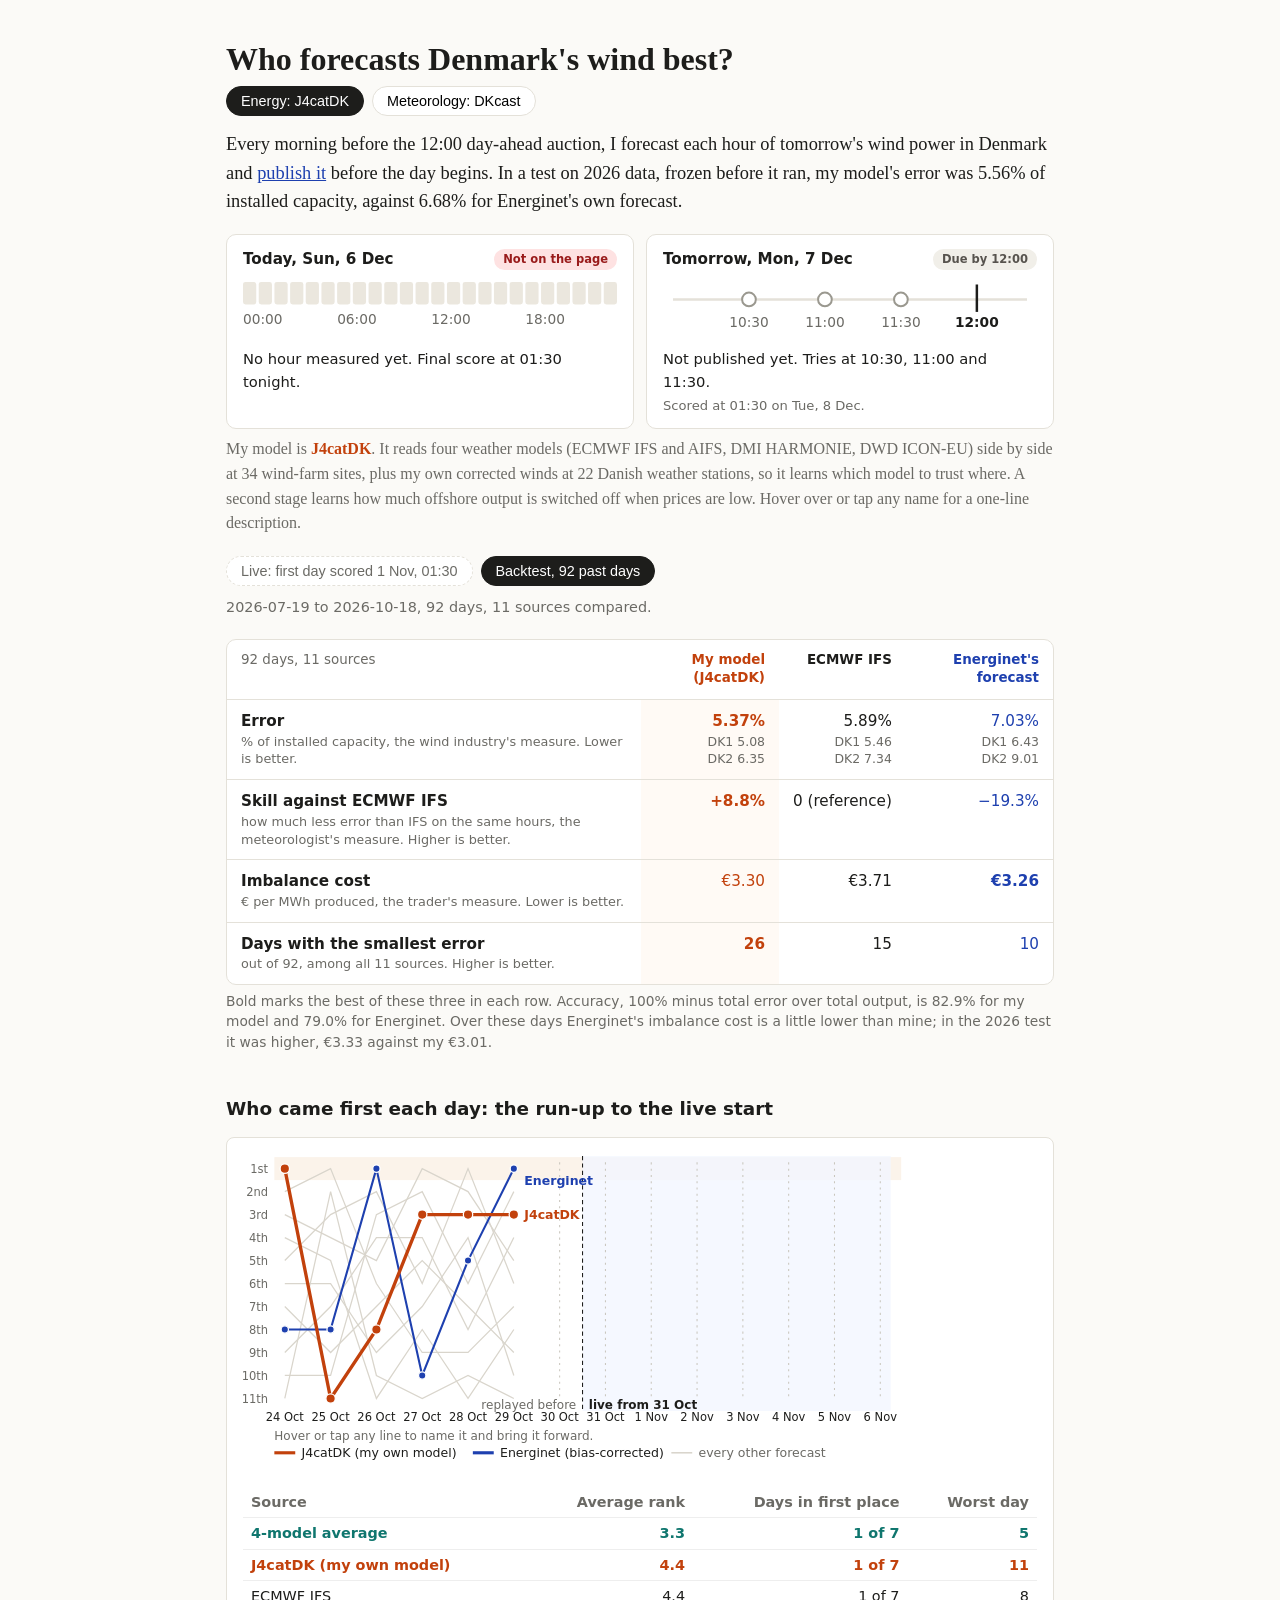
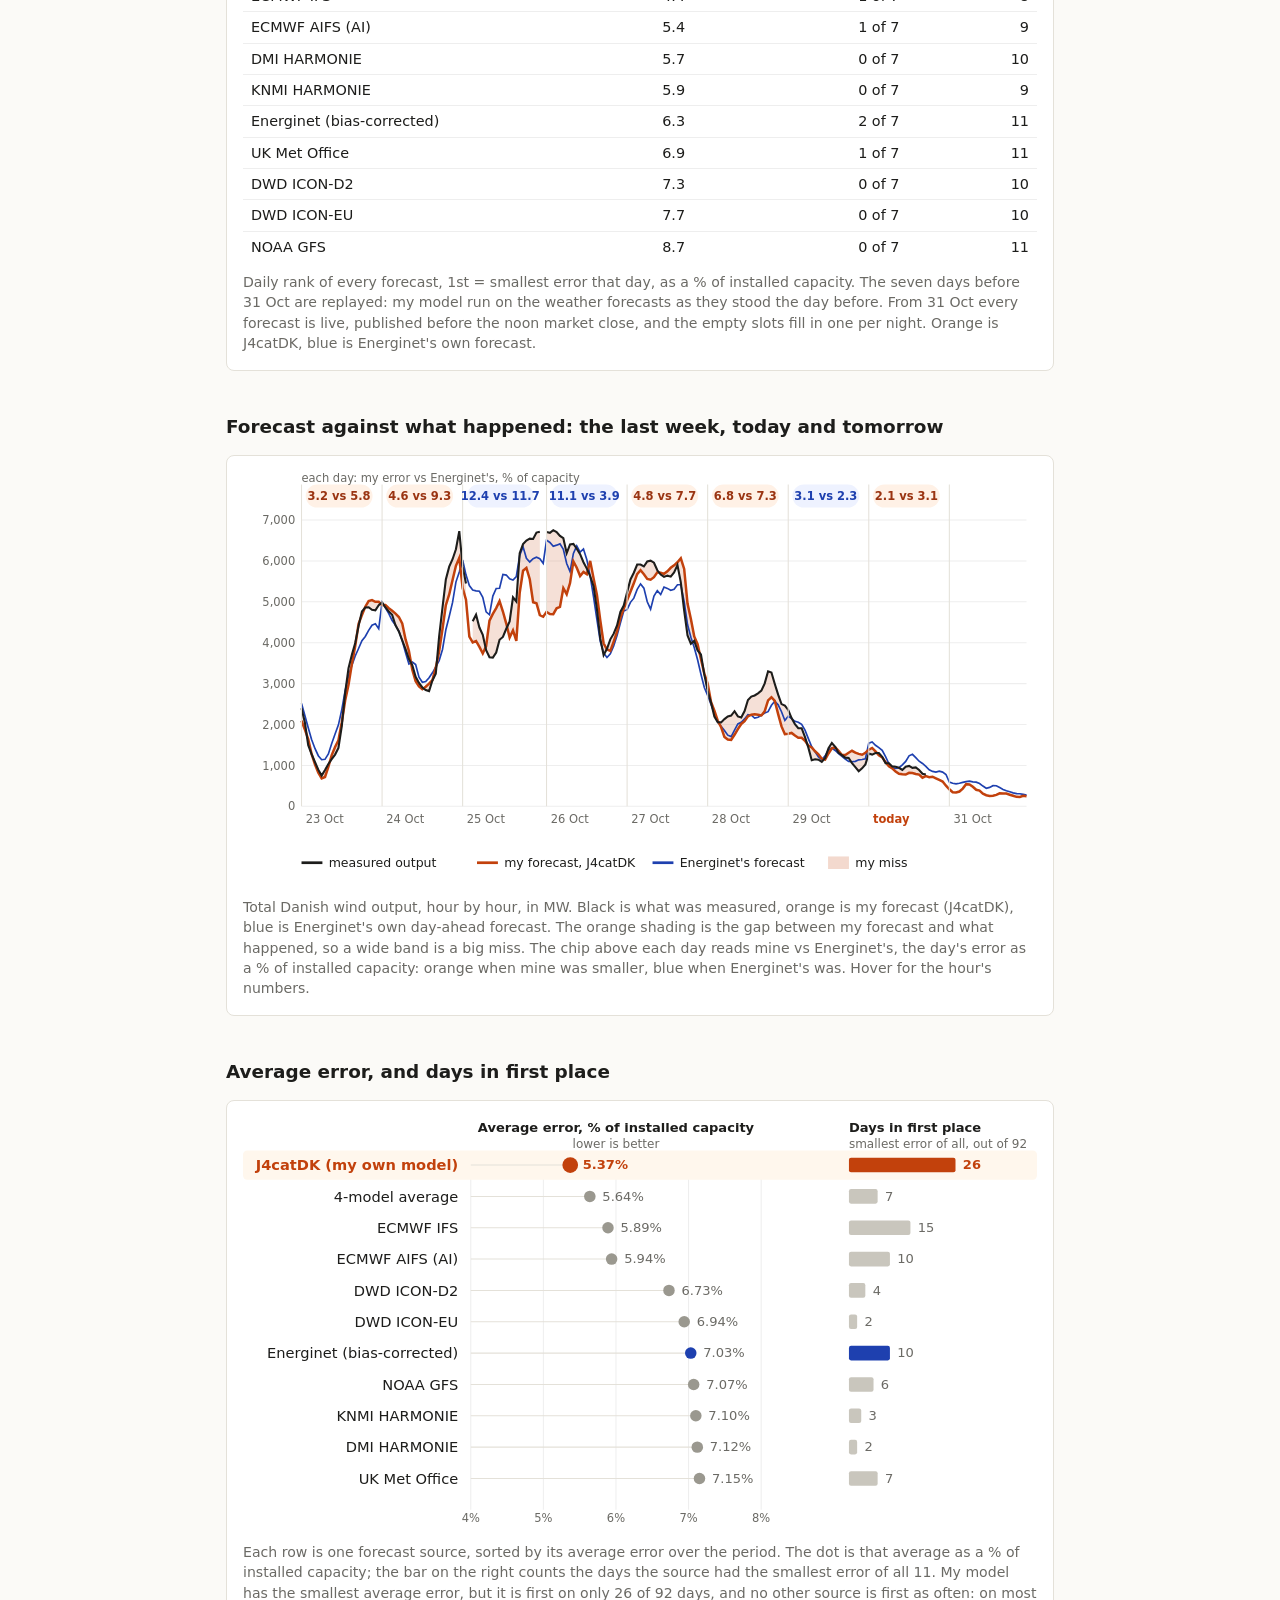
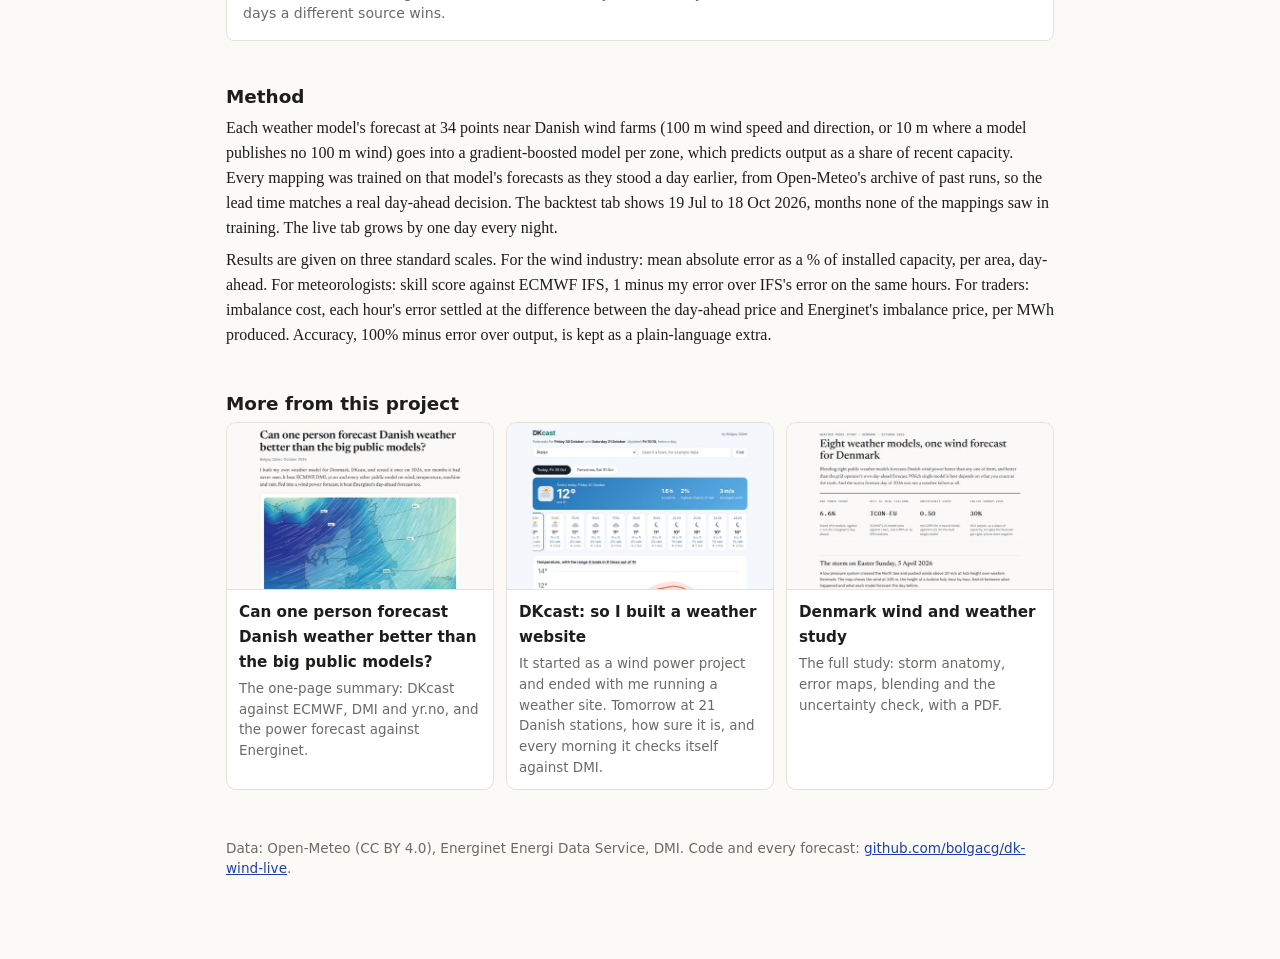
==== commit 961e08fa: "Round 2: tabs renamed, meteorology tab with daily ranks, timeline with score chips, fixed window aro" ====
--- a/site/index.html
+++ b/site/index.html
@@ -40,7 +40,7 @@
 <body>
 <main>
 <h1>Who forecasts Denmark's wind best?</h1>
-<div class="tabs" role="group" aria-label="View" style="margin:6px 0 14px"><button id="v-e" aria-pressed="true">Energy: wind power</button><button id="v-w" aria-pressed="false">Weather: DKcast</button></div>
+<div class="tabs" role="group" aria-label="View" style="margin:6px 0 14px"><button id="v-e" aria-pressed="true">Energy: J4catDK</button><button id="v-w" aria-pressed="false">Meteorology: DKcast</button></div>
 <div id="v-energy">
 <div id="topB"></div>
 <div hidden><p id="lede"></p><div id="health"></div></div>
@@ -61,30 +61,14 @@
 </figure>
 
 <h2>Forecast against what happened: the last week, today and tomorrow</h2>
-<figure>
-  <div id="tl"></div>
-  <figcaption id="tlcap"></figcaption>
-</figure>
+<figure><div id="tlA"></div><figcaption id="tlAcap"></figcaption></figure>
+<div hidden><div id="tl"></div><div id="tlcap"></div></div>
 
 <h2>Average error, and days in first place</h2>
 <figure><div id="lowAfig"></div><figcaption id="lowAcap"></figcaption></figure>
 <div hidden><div id="dots"></div><div id="wins"></div></div>
 
-<h2>Day by day: did J4catDK win, and by how much?</h2>
-<figure>
-  <div id="strip"></div>
-  <figcaption id="stripcap"></figcaption>
-</figure>
-
-<h2>How sure is the forecast?</h2>
-<p>Each forecast also carries an 80% band for total Danish wind: the range the real output should fall inside four
-hours out of five. The band comes from how far the four weather models disagree, and is centred on their average (the 4-model average
-in the table), not yet on J4catDK. When they agree, it is narrow; when they pull apart, as they do ahead of fronts, it widens.</p>
-<div id="btiles" style="margin:8px 0"></div>
-<figure>
-  <div id="band"></div>
-  <figcaption id="bcap"></figcaption>
-</figure>
+<div hidden><div id="strip"></div><div id="stripcap"></div><div id="btiles"></div><div id="band"></div><div id="bcap"></div></div>
 
 <h2>Method</h2>
 <p>Each weather model's forecast at 34 points near Danish wind farms (100 m wind speed and direction, or 10 m where
@@ -99,11 +83,10 @@
 extra.</p>
 </div>
 <div id="v-weather" hidden>
-<p class="lede">The power forecast stands on my own weather forecast, DKcast. Here is how DKcast did against the best public weather forecast at Danish weather stations, on 2026 data it never saw.</p>
-<div id="wx"></div>
-<p class="mute sans" id="wxnote" style="font-size:.88rem"></p>
-<p class="sans">Station by station, with today's and tomorrow's weather: <a href="https://bolgacg.github.io/dkcast/">the DKcast page</a>.</p>
+<div id="wxB"></div>
+<div hidden><div id="wx"></div><p id="wxnote"></p></div>
 </div>
+<div id="lkA"></div>
 <footer>Data: Open-Meteo (CC BY 4.0), Energinet Energi Data Service, DMI. Code and every forecast:
 <a href="https://github.com/bolgacg/dk-wind-live">github.com/bolgacg/dk-wind-live</a>.</footer>
 </main>
@@ -467,6 +450,7 @@
   if (srcs.has("j4catdk")) OURS = "j4catdk";
   renderTimeline(TL);
   renderWeek(D, TL);
+  lvStart(D, TL);
   renderHealth(D.health, TD);
   topB(dayInfo());
   const pick = k => { for (const b of ["live", "backtest"]) document.getElementById("t-" + b).setAttribute("aria-pressed", b === k);
@@ -479,5 +463,6 @@
   pick(hasLive ? "live" : "backtest");
 });
 </script>
+<script src="lv.js"></script>
 </body>
 </html>
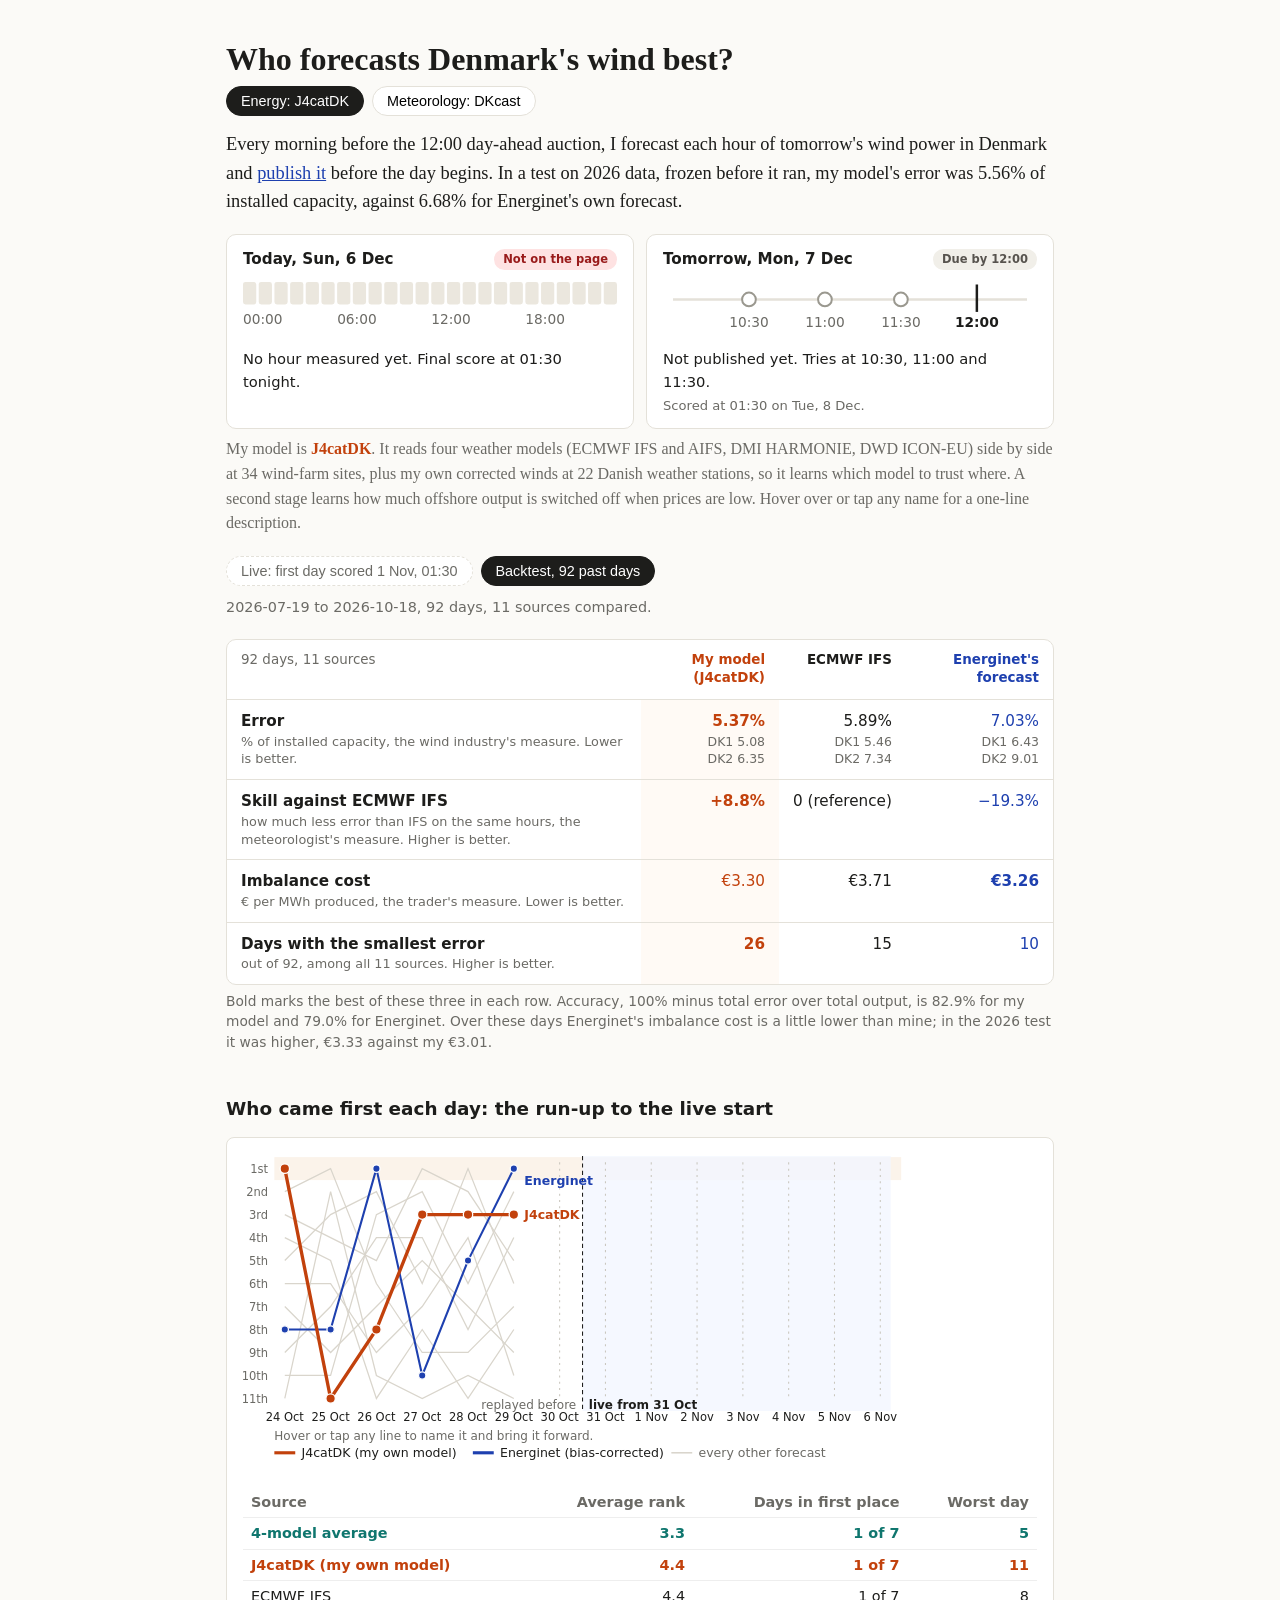
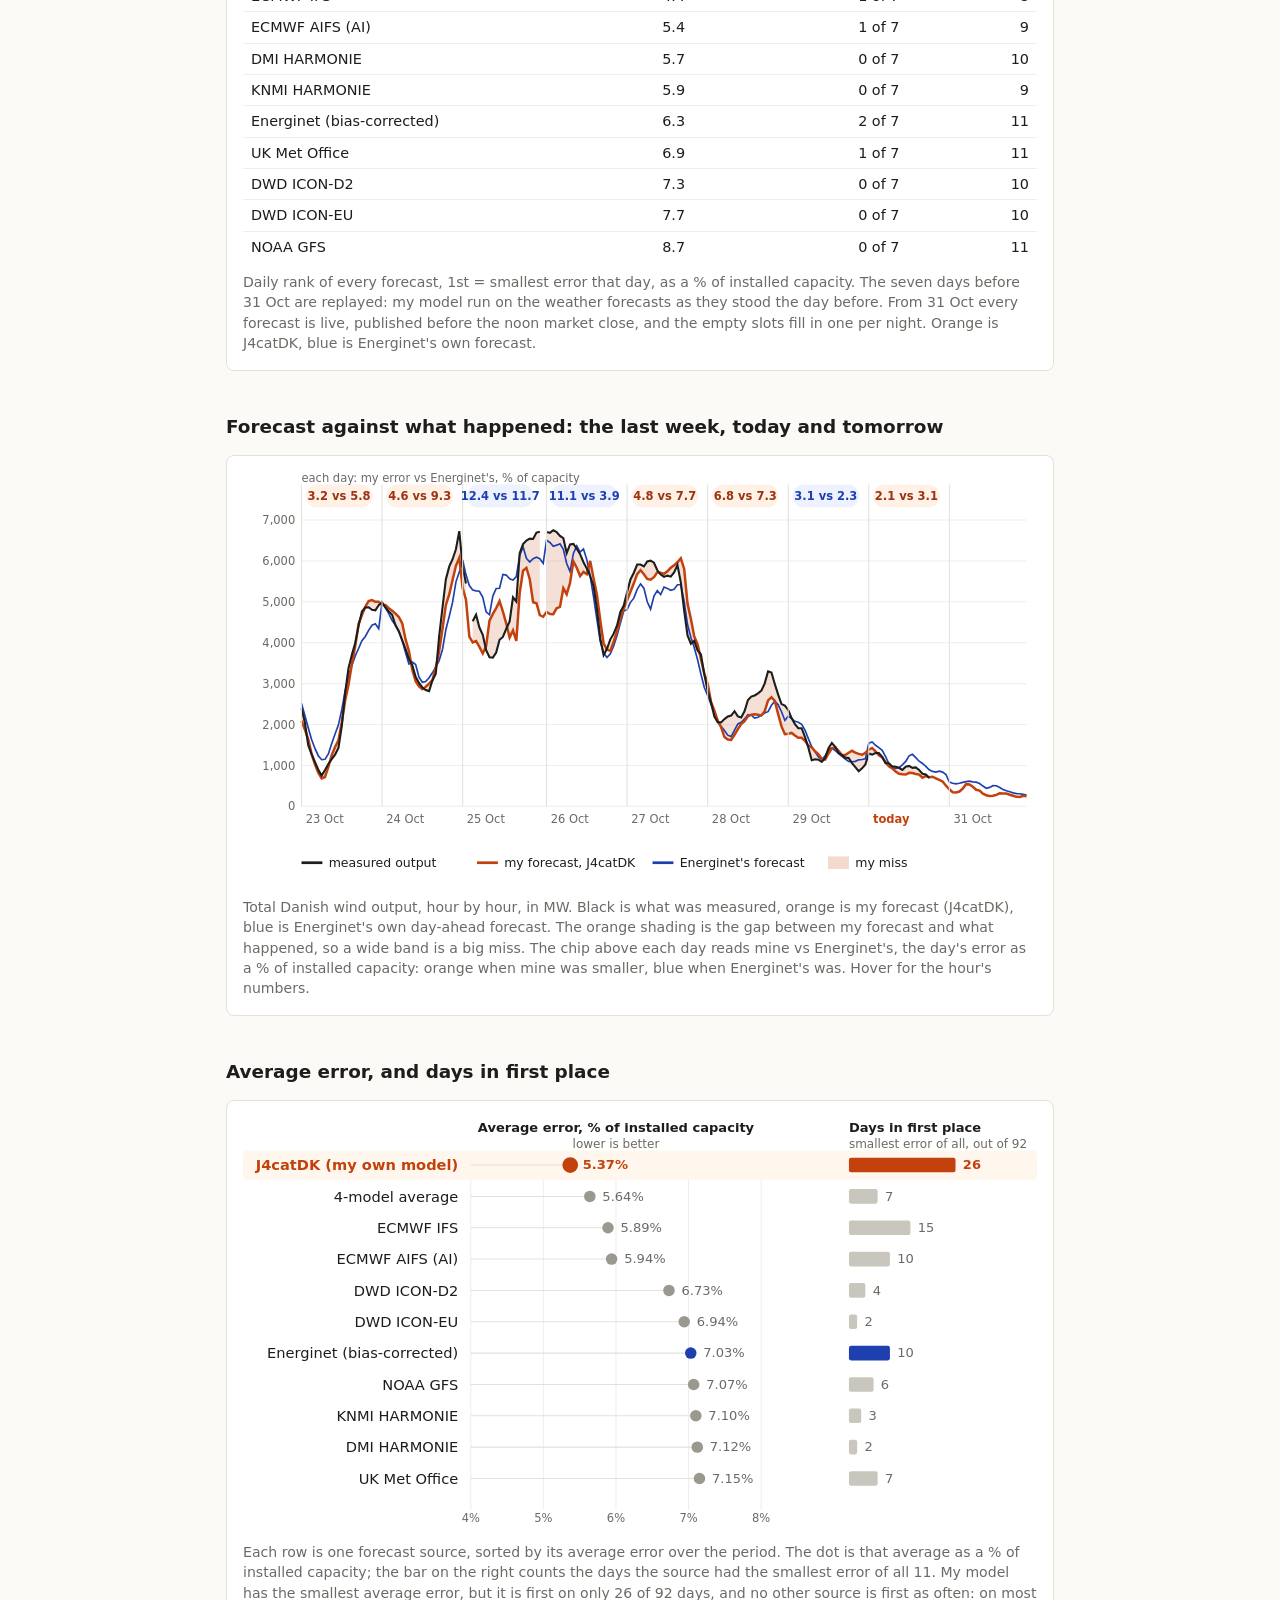
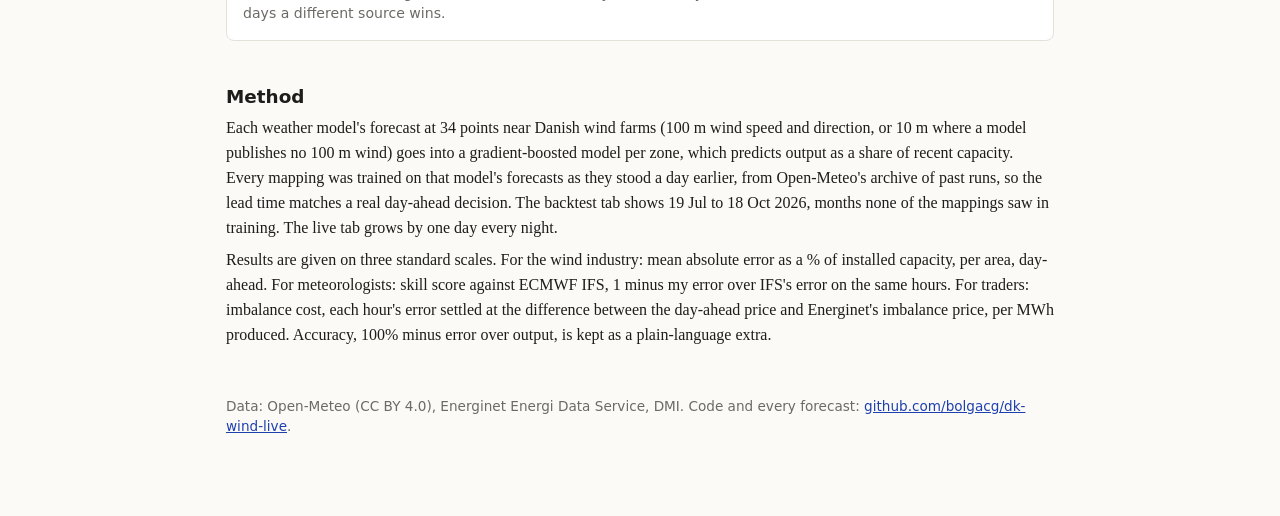
==== commit 6351e9b8: "Shared link cards to the other sites at the bottom" ====
--- a/site/index.html
+++ b/site/index.html
@@ -86,7 +86,6 @@
 <div id="wxB"></div>
 <div hidden><div id="wx"></div><p id="wxnote"></p></div>
 </div>
-<div id="lkA"></div>
 <footer>Data: Open-Meteo (CC BY 4.0), Energinet Energi Data Service, DMI. Code and every forecast:
 <a href="https://github.com/bolgacg/dk-wind-live">github.com/bolgacg/dk-wind-live</a>.</footer>
 </main>
@@ -464,5 +463,6 @@
 });
 </script>
 <script src="lv.js"></script>
+<script src="https://bolgacg.github.io/dk-forecast/more/more.js" defer></script>
 </body>
 </html>
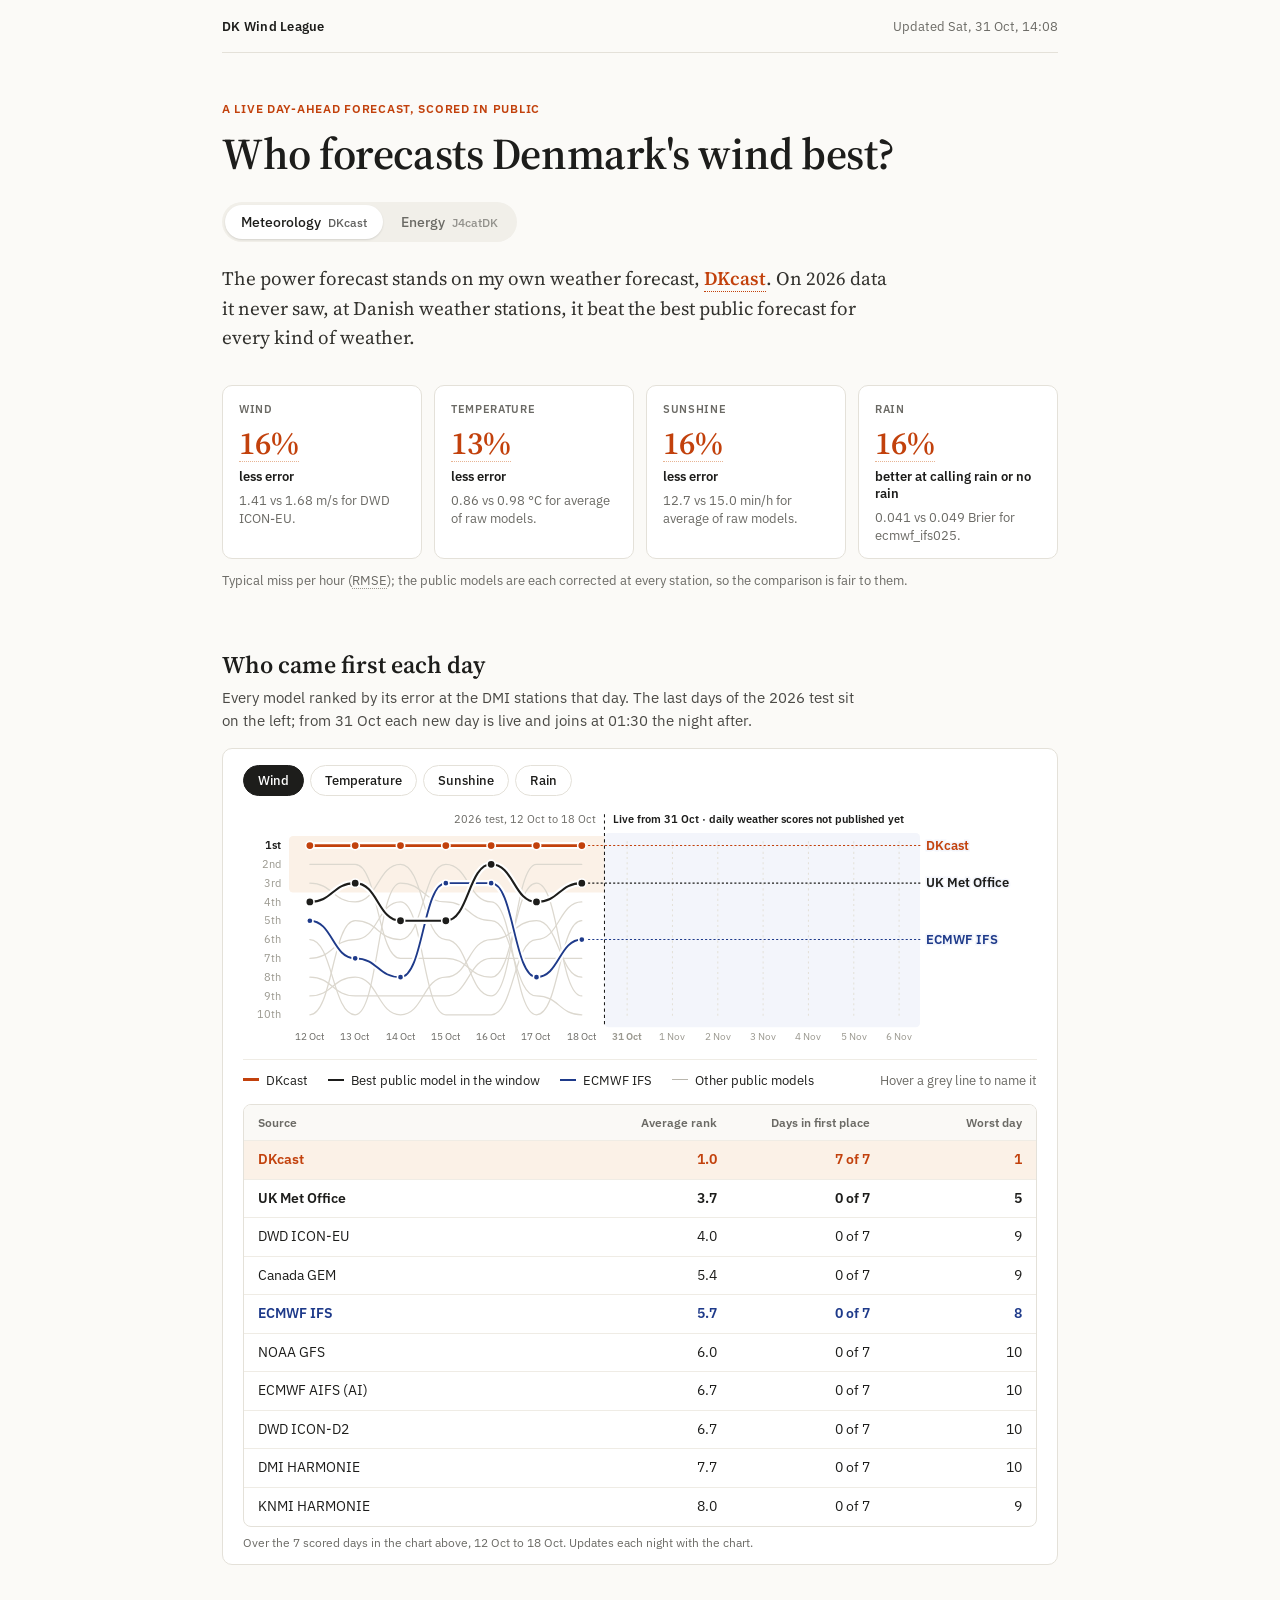
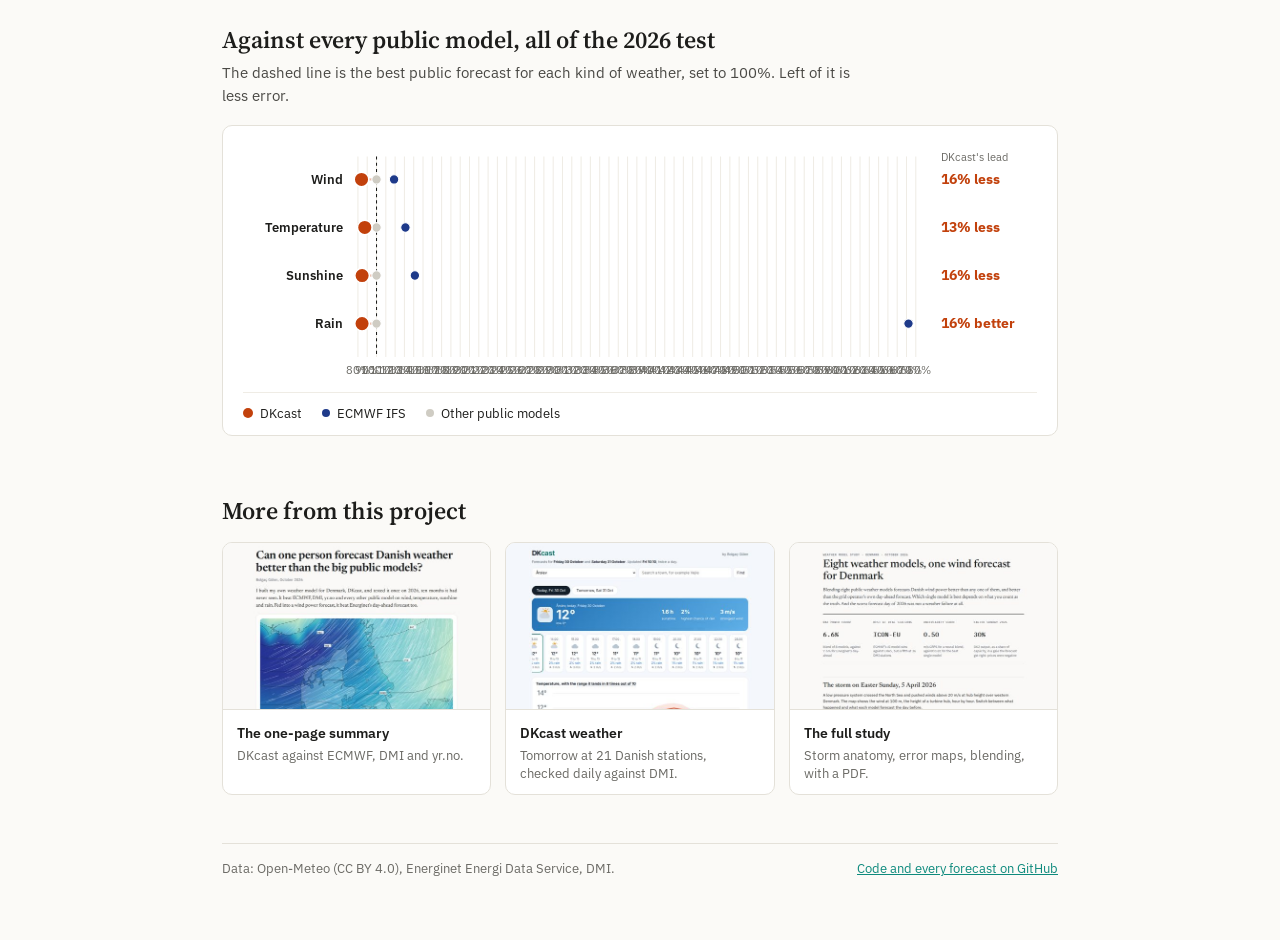
==== commit 36a854c9: "Page redesign: Meteorology and Energy tabs, proof cards, gate pipeline, 14-day rank window, league a" ====
--- a/site/index.html
+++ b/site/index.html
@@ -3,466 +3,114 @@
 <head>
 <meta charset="utf-8">
 <meta name="viewport" content="width=device-width, initial-scale=1">
-<title>Denmark Wind League</title>
-<meta name="description" content="A live day-ahead forecast of Denmark's wind power, scored every day against Energinet and nine weather models.">
+<title>Who forecasts Denmark's wind best? · DK Wind League</title>
+<meta name="description" content="A live day-ahead forecast of Denmark's wind power, scored every day against Energinet and nine forecasts built from public weather models.">
+<link rel="preconnect" href="https://fonts.googleapis.com">
+<link rel="preconnect" href="https://fonts.gstatic.com" crossorigin>
+<link rel="stylesheet" href="https://fonts.googleapis.com/css2?family=IBM+Plex+Sans:wght@400;500;600;700&family=Source+Serif+4:wght@400;600&display=swap">
 <style>
-:root{--bg:#fbfaf7;--ink:#1d1d1b;--mute:#6b6a65;--line:#e4e1d9;--ours:#c2410c;--en:#1e40af;--other:#9a988f;--card:#fff}
+:root{--ink:#1d1d1b;--mute:#6b6a65;--faint:#9a988f;--rule:#e4e1d9;--grid:#efece5;--page:#fbfaf7;--card:#fff;
+  --ours:#c2410c;--tint:#fbf1e7;--tint2:#fdf6ef;--en:#0e8a7d;--ifs:#1e3a8a;--live:#f3f5fb;--body:#33322e;--intro:#4a4945;
+  --serif:'Source Serif 4',Georgia,serif;--sans:'IBM Plex Sans',system-ui,sans-serif}
 *{box-sizing:border-box}
-body{margin:0;background:var(--bg);color:var(--ink);font:16px/1.55 Georgia,"Iowan Old Style",serif}
-main{max-width:860px;margin:0 auto;padding:40px 16px 80px}
-h1{font-size:2rem;line-height:1.2;margin:0 0 8px}
-h2{font:600 1.15rem/1.3 system-ui,sans-serif;margin:44px 0 6px}
-p{margin:8px 0}
-.lede{font-size:1.15rem}
-.mute{color:var(--mute)}
-.sans{font-family:system-ui,sans-serif}
-.tiles{display:grid;grid-template-columns:repeat(auto-fit,minmax(170px,1fr));gap:12px;margin:24px 0}
-.tile{background:var(--card);border:1px solid var(--line);border-radius:8px;padding:14px 16px;font-family:system-ui,sans-serif}
-.tile b{display:block;font-size:1.7rem;line-height:1.1}
-.tile span{font-size:.85rem;color:var(--mute)}
-figure{margin:16px 0 0;background:var(--card);border:1px solid var(--line);border-radius:8px;padding:16px}
-figcaption{font:.88rem/1.45 system-ui,sans-serif;color:var(--mute);margin-top:10px}
-svg text{font-family:system-ui,sans-serif}
-.tabs{display:flex;gap:8px;margin:20px 0 0;font-family:system-ui,sans-serif}
-.tabs button{border:1px solid var(--line);background:var(--card);border-radius:20px;padding:6px 14px;cursor:pointer;font-size:.9rem}
-.tabs button[aria-pressed=true]{background:var(--ink);color:#fff;border-color:var(--ink)}
-.strip{overflow-x:auto}
-.tip{cursor:help}
-#tipbox{position:fixed;z-index:9;max-width:300px;background:#1d1d1b;color:#fff;font:.85rem/1.4 system-ui,sans-serif;padding:8px 10px;border-radius:6px;display:none;pointer-events:none}
-.warnline{color:#b91c1c;font-weight:600}
-footer{margin-top:48px;font:.85rem/1.5 system-ui,sans-serif;color:var(--mute)}
-a{color:var(--en)}
-@media (max-width:600px){figure{overflow-x:auto} figure svg{min-width:620px}}
+body{margin:0;background:var(--page);color:var(--ink);font-family:var(--sans);font-variant-numeric:tabular-nums}
+a{color:var(--en)}a:hover{color:var(--ours)}
+.wrap{max-width:900px;margin:0 auto;padding:0 32px 64px}
+.top{display:flex;justify-content:space-between;align-items:center;gap:16px;padding:18px 0;border-bottom:1px solid var(--rule);font-size:12.5px;color:var(--mute)}
+.top b{font-weight:600;letter-spacing:.02em;color:var(--ink)}
+.eyebrow{font-size:12px;font-weight:600;color:var(--ours);letter-spacing:.06em;text-transform:uppercase;margin:48px 0 14px}
+h1{font:600 44px/1.1 var(--serif);margin:0 0 24px;letter-spacing:-.01em;text-wrap:balance}
+.tabs{display:inline-flex;gap:2px;padding:3px;background:#f1efe9;border-radius:999px}
+.tabs button{display:flex;align-items:baseline;gap:7px;white-space:nowrap;border:0;border-radius:999px;padding:8px 16px;cursor:pointer;font:500 13.5px var(--sans);background:transparent;color:var(--mute)}
+.tabs button span+span{font-size:12px;opacity:.7}
+.tabs button[aria-pressed=true]{background:#fff;color:var(--ink);box-shadow:0 1px 2px rgba(0,0,0,.12)}
+.lede{font:400 19px/1.55 var(--serif);margin:22px 0 0;max-width:680px;color:var(--body);text-wrap:pretty}
+[data-tip]{cursor:help;border-bottom:1px dotted var(--faint)}
+.term-ours{color:var(--ours);font-weight:600;border-bottom-color:var(--ours)}
+.kpis{display:grid;grid-template-columns:repeat(4,minmax(0,1fr));gap:12px;margin-top:32px}
+.kpi{background:#fff;border:1px solid var(--rule);border-radius:10px;padding:16px 16px 14px;display:flex;flex-direction:column}
+.kpi-l{font-size:11px;font-weight:600;letter-spacing:.06em;color:var(--mute);text-transform:uppercase}
+.kpi-n{font:600 32px/1.1 var(--serif);margin-top:10px;align-self:flex-start;border-bottom-color:#b9b6ad}
+.kpi-n.ours{color:var(--ours);border-bottom-color:#e7b493}
+.kpi-w{font-size:13px;font-weight:600;margin-top:6px}
+.kpi-x{font-size:12.5px;line-height:1.45;color:var(--mute);margin-top:6px}
+.note{font-size:12.5px;line-height:1.5;color:var(--mute);margin:12px 0 0}
+h2{font:600 24px/1.25 var(--serif);margin:60px 0 6px}
+.intro{font-size:15px;line-height:1.55;color:var(--intro);margin:0 0 18px;max-width:640px}
+.card{background:#fff;border:1px solid var(--rule);border-radius:10px;padding:20px 20px 14px}
+.legend{display:flex;flex-wrap:wrap;gap:6px 20px;font-size:12.5px;margin-top:12px;padding-top:12px;border-top:1px solid var(--grid)}
+.legend>span{display:flex;align-items:center;gap:7px}
+.legend .hint{margin-left:auto;color:var(--mute)}
+.sw{display:inline-block;width:16px}
+.pills{display:flex;flex-wrap:wrap;gap:6px;margin-bottom:14px}
+.pills button{white-space:nowrap;font:500 13px var(--sans);padding:6px 14px;border-radius:999px;border:1px solid var(--rule);background:#fff;color:var(--ink);cursor:pointer}
+.pills button[aria-pressed=true]{border-color:var(--ink);background:var(--ink);color:#fff}
+.pipe{display:grid;grid-template-columns:repeat(4,minmax(0,1fr));position:relative}
+.pipe .rail{position:absolute;left:8px;right:8px;top:7px;height:2px;background:var(--rule)}
+.pipe .done-rail{position:absolute;left:8px;top:7px;height:2px;background:var(--ours)}
+.step{position:relative;padding-right:12px}
+.dot{width:16px;height:16px;border-radius:50%;background:#fff;border:2px solid var(--faint)}
+.dot.done{background:var(--ours);border-color:var(--ours)}.dot.next{border-color:var(--ink)}
+.step-t{font-size:11.5px;font-weight:600;color:var(--mute);margin-top:12px}
+.step-t.done{color:var(--ours)}.step-t.next{color:var(--ink)}
+.step-h{font-weight:600;font-size:14px;margin-top:4px}
+.step-s{font-size:12.5px;color:var(--mute);margin-top:2px}
+.today{display:flex;flex-wrap:wrap;gap:6px 18px;align-items:center;margin-top:20px;padding-top:14px;border-top:1px solid var(--grid);font-size:13px;color:var(--intro)}
+.score{background:#fff;border:1px solid var(--rule);border-radius:10px;margin-top:14px;font-size:14px}
+.score .r{display:grid;grid-template-columns:minmax(0,2.2fr) repeat(3,minmax(0,1fr));border-bottom:1px solid var(--grid)}
+.score .r:last-child{border-bottom:0}
+.score .r.h{font-size:12px;color:var(--mute);border-bottom-color:var(--rule)}
+.score .r>div{padding:12px 18px}
+.score .num{text-align:right}
+.score .me{background:var(--tint2);color:var(--ours)}
+.score .b{font-weight:700}
+.score .sub{font-size:12px;color:var(--mute)}
+.score .lab{font-weight:600;display:inline}
+.method{display:grid;grid-template-columns:repeat(2,minmax(0,1fr));gap:28px;font-size:14px;line-height:1.6;color:var(--body)}
+.method p{margin:0;text-wrap:pretty}
+.more{display:grid;grid-template-columns:repeat(3,minmax(0,1fr));gap:14px}
+.more a{display:block;text-decoration:none;color:inherit;background:#fff;border:1px solid var(--rule);border-radius:10px;overflow:hidden}
+.more a:hover{border-color:#cfccc3;color:inherit}
+.more img{width:100%;aspect-ratio:16/10;object-fit:cover;object-position:top;display:block;border-bottom:1px solid var(--rule)}
+.more div{padding:12px 14px}.more b{font-weight:600;font-size:14px}
+.more p{font-size:12.5px;color:var(--mute);margin:4px 0 0;line-height:1.45}
+footer{margin-top:48px;padding-top:16px;border-top:1px solid var(--rule);font-size:12.5px;color:var(--mute);display:flex;justify-content:space-between;gap:16px;flex-wrap:wrap}
+.chart{overflow-x:auto;-webkit-overflow-scrolling:touch}
+[hidden]{display:none!important}
+@media (max-width:760px){
+  .wrap{padding:0 16px 48px}
+  h1{font-size:34px}
+  .kpis{grid-template-columns:repeat(2,minmax(0,1fr))}
+  .method,.more{grid-template-columns:1fr}
+  .chart>svg{min-width:640px}
+  .score{overflow-x:auto}.score .r{min-width:520px}
+  .legend .hint{margin-left:0}
+  .pipe{grid-template-columns:repeat(2,minmax(0,1fr));row-gap:22px}
+  .pipe .rail,.pipe .done-rail{display:none}
+}
+@media (max-width:400px){.tabs button{padding:8px 11px}.tabs button span+span{display:none}}
 </style>
-<link rel="stylesheet" href="extra.css">
-<script src="extra.js"></script>
 </head>
 <body>
-<main>
-<h1>Who forecasts Denmark's wind best?</h1>
-<div class="tabs" role="group" aria-label="View" style="margin:6px 0 14px"><button id="v-e" aria-pressed="true">Energy: J4catDK</button><button id="v-w" aria-pressed="false">Meteorology: DKcast</button></div>
-<div id="v-energy">
-<div id="topB"></div>
-<div hidden><p id="lede"></p><div id="health"></div></div>
+<div class="wrap">
+  <div class="top"><b>DK Wind League</b><span id="updated"></span></div>
+  <div class="eyebrow">A live day-ahead forecast, scored in public</div>
+  <h1>Who forecasts Denmark's wind best?</h1>
+  <div class="tabs" role="group" aria-label="View">
+    <button data-mode="weather" aria-pressed="true"><span>Meteorology</span><span>DKcast</span></button>
+    <button data-mode="energy" aria-pressed="false"><span>Energy</span><span>J4catDK</span></button>
+  </div>
+  <div id="pane-weather"></div>
+  <div id="pane-energy" hidden></div>
 
-<div class="tabs" role="group" aria-label="Period">
-  <button id="t-live" aria-pressed="true">Live, since 30 Oct 2026</button>
-  <button id="t-backtest" aria-pressed="false">Backtest, 92 past days</button>
+  <h2 style="margin-bottom:16px">More from this project</h2>
+  <div class="more">
+    <a href="https://bolgacg.github.io/dk-forecast/"><img src="data_alt/thumb-forecast.jpg" alt="" loading="lazy"><div><b>The one-page summary</b><p>DKcast against ECMWF, DMI and yr.no.</p></div></a>
+    <a href="https://bolgacg.github.io/dkcast/"><img src="data_alt/thumb-dkcast.jpg" alt="" loading="lazy"><div><b>DKcast weather</b><p>Tomorrow at 21 Danish stations, checked daily against DMI.</p></div></a>
+    <a href="https://bolgacg.github.io/dk-wind-blend/"><img src="data_alt/thumb-study.jpg" alt="" loading="lazy"><div><b>The full study</b><p>Storm anatomy, error maps, blending, with a PDF.</p></div></a>
+  </div>
+  <footer><span>Data: Open-Meteo (CC BY 4.0), Energinet Energi Data Service, DMI.</span><a href="https://github.com/bolgacg/dk-wind-live">Code and every forecast on GitHub</a></footer>
 </div>
-<p class="mute sans" id="period" style="font-size:.9rem;margin-top:10px"></p>
-<div id="numA"></div>
-
-
-<h2 id="weekh">Who came first each day</h2>
-<figure>
-  <div id="week"></div>
-  <div id="weektab" class="sans" style="font-size:.9rem;margin-top:8px"></div>
-  <figcaption id="weekcap"></figcaption>
-</figure>
-
-<h2>Forecast against what happened: the last week, today and tomorrow</h2>
-<figure><div id="tlA"></div><figcaption id="tlAcap"></figcaption></figure>
-<div hidden><div id="tl"></div><div id="tlcap"></div></div>
-
-<h2>Average error, and days in first place</h2>
-<figure><div id="lowAfig"></div><figcaption id="lowAcap"></figcaption></figure>
-<div hidden><div id="dots"></div><div id="wins"></div></div>
-
-<div hidden><div id="strip"></div><div id="stripcap"></div><div id="btiles"></div><div id="band"></div><div id="bcap"></div></div>
-
-<h2>Method</h2>
-<p>Each weather model's forecast at 34 points near Danish wind farms (100 m wind speed and direction, or 10 m where
-a model publishes no 100 m wind) goes into a gradient-boosted model per zone, which predicts output as a share of
-recent capacity. Every mapping was trained on that model's forecasts as they stood a day earlier, from Open-Meteo's
-archive of past runs, so the lead time matches a real day-ahead decision. The backtest tab shows 19 Jul to 18 Oct
-2026, months none of the mappings saw in training. The live tab grows by one day every night.</p>
-<p>Results are given on three standard scales. For the wind industry: mean absolute error as a % of installed
-capacity, per area, day-ahead. For meteorologists: skill score against ECMWF IFS, 1 minus my error over IFS's error on
-the same hours. For traders: imbalance cost, each hour's error settled at the difference between the day-ahead price
-and Energinet's imbalance price, per MWh produced. Accuracy, 100% minus error over output, is kept as a plain-language
-extra.</p>
-</div>
-<div id="v-weather" hidden>
-<div id="wxB"></div>
-<div hidden><div id="wx"></div><p id="wxnote"></p></div>
-</div>
-<footer>Data: Open-Meteo (CC BY 4.0), Energinet Energi Data Service, DMI. Code and every forecast:
-<a href="https://github.com/bolgacg/dk-wind-live">github.com/bolgacg/dk-wind-live</a>.</footer>
-</main>
-<div id="tipbox" role="tooltip"></div>
-<script>
-// one-line descriptions of every source, shared with the study page (site-common/glossary.json)
-let GLOSS = {};
-const tipText = src => (GLOSS[src] || GLOSS[src === "energinet_da" ? "energinet_raw" : ""] || {}).text;
-function tip(node, src) {
-  const t = tipText(src); if (!t) return node;
-  node.setAttribute("class", ((node.getAttribute("class") || "") + " tip").trim());
-  node.setAttribute("data-tip", t); node.setAttribute("tabindex", "0");
-  return node;
-}
-(() => {
-  const box = () => document.getElementById("tipbox");
-  const show = (e, t) => { const b = box(); b.textContent = t; b.style.display = "block";
-    const x = Math.min(e.clientX + 12, innerWidth - b.offsetWidth - 8), y = e.clientY + 16 + b.offsetHeight > innerHeight ? e.clientY - b.offsetHeight - 10 : e.clientY + 16;
-    b.style.left = Math.max(8, x) + "px"; b.style.top = y + "px"; };
-  const hide = () => box().style.display = "none";
-  document.addEventListener("mouseover", e => { const n = e.target.closest && e.target.closest("[data-tip]"); n ? show(e, n.dataset.tip) : hide(); });
-  document.addEventListener("click", e => { const n = e.target.closest && e.target.closest("[data-tip]"); n ? show(e, n.dataset.tip) : hide(); });
-  document.addEventListener("scroll", hide, {passive: true});
-})();
-const NS = "http://www.w3.org/2000/svg";
-let OURS = "blend";  // the headline entrant: J4catDK once it is in the data, else the 4-model average
-const COL = s => s === OURS ? "var(--ours)" : s === "energinet" ? "var(--en)" : "var(--other)";
-function el(tag, attrs, parent, text) {
-  const e = document.createElementNS(NS, tag);
-  for (const k in attrs) e.setAttribute(k, attrs[k]);
-  if (text !== undefined) e.textContent = text;
-  if (parent) parent.appendChild(e);
-  return e;
-}
-function svg(host, w, h) { host.innerHTML = ""; return el("svg", {viewBox: `0 0 ${w} ${h}`, width: "100%", role: "img"}, host); }
-function render(d) {
-  const o = d.overall, ours = o.find(r => r.source === OURS), en = o.find(r => r.source === "energinet");
-  const rank = o.findIndex(r => r.source === OURS) + 1;
-  document.getElementById("period").textContent =
-    `${d.from} to ${d.to}, ${d.days} days, ${o.length} sources compared.`;
-  const less = v => v == null ? "n/a" : `${Math.abs(v).toFixed(1)}% ${v >= 0 ? "less" : "more"}`;
-  document.getElementById("lede").textContent = ours ?
-    `${d.days < 200 ? (d.from < "2026-10-31" ? "In the backtest, " : "In the live days, ") : ""}over these ${d.days} days ${ours ? ours.name : ""} had an error of ${ours.nmae.toFixed(2)}% of installed capacity, ` +
-    `ranked ${rank === 1 ? "first" : "number " + rank} of ${o.length}: ${less(ours.skill_ifs)} error than ECMWF IFS ` +
-    `and ${less(ours.skill_energinet)} than Energinet's own day-ahead forecast.` : "No scored days yet.";
-  const T = document.createElement("div");
-  const tiles = ours ? [[`${ours.nmae_DK1.toFixed(2)}% / ${ours.nmae_DK2.toFixed(2)}%`, "error in DK1 / DK2, % of installed capacity (MAE, day-ahead)", "nmae"],
-      [ours.skill_ifs == null ? "n/a" : ours.skill_ifs.toFixed(1) + "%", "skill against ECMWF IFS (1 minus my error over its error)", "skill"],
-      [ours.skill_energinet == null ? "n/a" : ours.skill_energinet.toFixed(1) + "%", "skill against Energinet's day-ahead forecast", "skill"],
-      [ours.imb_eur_mwh == null ? "n/a" : "€" + ours.imb_eur_mwh.toFixed(2), `imbalance cost per MWh produced${en && en.imb_eur_mwh != null ? `, ${ours.imb_eur_mwh <= en.imb_eur_mwh ? "lower" : "higher"} than €${en.imb_eur_mwh.toFixed(2)} for Energinet's forecast${d.days < 200 ? " (in the 2026 test: €3.01 against €3.33)" : ""}` : ""}`, "imbalance"]] : [];
-  for (const [v, l, k] of tiles) {
-    const t = document.createElement("div"); t.className = "tile"; t.innerHTML = `<b>${v}</b><span>${l}</span>`;
-    if (GLOSS[k]) { t.dataset.tip = GLOSS[k].text; t.classList.add("tip"); t.tabIndex = 0; }
-    T.appendChild(t);
-  }
-  void (ours ? `Also: accuracy ${ours.acc.toFixed(1)}% (100% minus total error over total output` +
-    `${en ? `; Energinet ${en.acc.toFixed(1)}%` : ""}); smallest error of all sources on ${ours.wins} of ${d.days} days.` : "");
-  // dot plot
-  const W = 760, L = 210, R = 60, rowH = 30, H = o.length * rowH + 40;
-  const lo = Math.max(0, Math.floor(Math.min(...o.map(r => r.nmae)) - 0.5)), hi = Math.ceil(Math.max(...o.map(r => r.nmae)) + 0.5);
-  const x = v => L + (v - lo) / (hi - lo) * (W - L - R);
-  let s = svg(document.getElementById("dots"), W, H);
-  for (let v = lo; v <= hi; v++) if ((v - lo) % Math.max(1, Math.round((hi - lo) / 6)) === 0) {
-    el("line", {x1: x(v), x2: x(v), y1: 10, y2: H - 24, stroke: "#eee"}, s);
-    el("text", {x: x(v), y: H - 6, "text-anchor": "middle", "font-size": 12, fill: "#6b6a65"}, s, v + "%");
-  }
-  o.forEach((r, i) => {
-    const y = 24 + i * rowH, c = COL(r.source), b = r.source === OURS;
-    tip(el("text", {x: L - 12, y: y + 4, "text-anchor": "end", "font-size": 14, "font-weight": b ? 700 : 400, fill: b ? c : "#1d1d1b"}, s, r.name), r.source);
-    el("line", {x1: L, x2: x(r.nmae), y1: y, y2: y, stroke: "#e4e1d9", "stroke-width": 1}, s);
-    el("circle", {cx: x(r.nmae), cy: y, r: b ? 8 : 6, fill: c}, s);
-    el("text", {x: x(r.nmae) + 12, y: y + 4, "font-size": 13, fill: c, "font-weight": b ? 700 : 400}, s, r.nmae.toFixed(2) + "%");
-  });
-  // wins: days with the smallest error, bars from zero
-  const byWins = [...o].sort((a, b) => b.wins - a.wins || a.nmae - b.nmae);
-  const H2 = byWins.length * rowH + 30, xw = v => L + v / d.days * (W - L - R);
-  s = svg(document.getElementById("wins"), W, H2);
-  byWins.forEach((r, i) => {
-    const y = 14 + i * rowH, c = COL(r.source), b = r.source === OURS;
-    tip(el("text", {x: L - 12, y: y + 13, "text-anchor": "end", "font-size": 14, "font-weight": b ? 700 : 400, fill: b ? c : "#1d1d1b"}, s, r.name), r.source);
-    el("rect", {x: L, y: y + 2, width: Math.max(0, xw(r.wins) - L), height: 16, fill: c}, s);
-    el("text", {x: xw(r.wins) + 8, y: y + 15, "font-size": 12, fill: "#6b6a65"}, s, `${r.wins} of ${d.days} days`);
-  });
-  // day by day: one bar per day for our error, a black dot for the best other source that day; orange means we won
-  const days = [...new Set(d.daily.map(r => r.day))].sort();
-  const per = days.map(dy => { const rs = d.daily.filter(r => r.day === dy);
-    return {dy, me: rs.find(r => r.source === OURS), ot: rs.filter(r => r.source !== OURS).sort((a, b) => a.nmae - b.nmae)[0]}; })
-    .filter(p => p.me && p.ot);
-  const host3 = document.getElementById("strip"), cap3 = document.getElementById("stripcap");
-  if (!per.length) { host3.innerHTML = "<p class='mute sans'>No scored days yet.</p>"; cap3.textContent = ""; return; }
-  const W3 = 760, L3 = 40, R3 = 10, t3 = 10, H3 = 240, bw = (W3 - L3 - R3) / per.length;
-  const m3 = Math.ceil(Math.max(...per.flatMap(p => [p.me.nmae, p.ot.nmae])));
-  const y3 = v => t3 + (1 - v / m3) * (H3 - t3 - 30);
-  s = svg(host3, W3, H3);
-  for (let v = 0; v <= m3; v += Math.max(1, Math.round(m3 / 5))) {
-    el("line", {x1: L3, x2: W3 - R3, y1: y3(v), y2: y3(v), stroke: "#eee"}, s);
-    el("text", {x: L3 - 6, y: y3(v) + 4, "text-anchor": "end", "font-size": 11, fill: "#6b6a65"}, s, v + "%"); }
-  let won = 0;
-  per.forEach((p, j) => {
-    const w = p.me.nmae <= p.ot.nmae && !p.me.no_forecast, xx = L3 + j * bw; won += w;
-    const r = el("rect", {x: xx + bw * .12, y: y3(p.me.nmae), width: bw * .76, height: y3(0) - y3(p.me.nmae), fill: w ? "#c2410c" : "#c9c6bd"}, s);
-    el("title", {}, r, p.me.no_forecast ? `${p.dy}: no forecast, DKcast feed not ready; counted with the day's worst error`
-      : `${p.dy}: ${OURS === "j4catdk" ? "J4catDK" : p.me.name} ${p.me.nmae.toFixed(2)}%, best other (${p.ot.name}) ${p.ot.nmae.toFixed(2)}% of capacity`);
-    el("circle", {cx: xx + bw / 2, cy: y3(p.ot.nmae), r: Math.max(1.5, Math.min(3.5, bw * .3)), fill: "#1d1d1b"}, s);
-    if (j === 0 || j === per.length - 1 || p.dy.endsWith("-01")) el("text", {x: xx + bw / 2, y: H3 - 8, "font-size": 11, fill: "#6b6a65",
-      "text-anchor": j === 0 ? "start" : j === per.length - 1 ? "end" : "middle"}, s,
-      new Date(p.dy + "T12:00Z").toLocaleDateString("en-GB", {day: "numeric", month: "short"}));
-  });
-  const nm = OURS === "j4catdk" ? "J4catDK" : (o.find(r => r.source === OURS) || {}).name;
-  cap3.textContent = `Each bar is one day: ${nm}'s error as a % of installed capacity. The black dot is the best of the other ` +
-    `${o.length - 1} sources that day. An orange bar is a day ${nm} had the smallest error of all, ${won} of ${per.length} days; ` +
-    `a grey bar is a day another source did better. ` + (o[0].source === OURS ? `The best other source changes from day to day; over the whole period none of them beats ${nm}. ` : "") + `Hover a bar for the numbers.`;
-}
-function renderWeek(D, TL) {
-  // live days only; until the first live day is scored, the last backtest week is shown and labelled as such
-  // the live week starts 31 Oct: the 30 Oct forecast was issued before the full field of models and the band existed
-  const liveRows = D.live ? D.live.daily.filter(r => r.day >= "2026-10-31").map(r => ({...r, kind: "live"})) : [];
-  // the days leading up to the live start are replayed (every source run on the weather forecasts issued the day
-  // before); from 31 Oct the live days carry on in the same chart
-  const repRows = TL && TL.ranks ? TL.ranks.filter(r => r.day < "2026-10-31").map(r => ({...r, kind: "replayed"})) : [];
-  const all = [...repRows, ...liveRows];
-  if (!all.length) { document.getElementById("week").innerHTML = ""; return; }
-  const days = [...new Set(all.map(r => r.day))].sort().slice(-14);
-  const rows = all.filter(r => days.includes(r.day));
-  const kindOf = d => rows.find(r => r.day === d).kind;
-  const name = Object.assign({}, TL && TL.names); for (const k of ["backtest", "live"]) if (D[k]) D[k].overall.forEach(o => name[o.source] = o.name);
-  const stats = Object.entries(rows.reduce((a, r) => ((a[r.source] = a[r.source] || []).push(r.rank), a), {}))
-    .map(([src, rk]) => ({src, mean: rk.reduce((x, y) => x + y, 0) / rk.length, first: rk.filter(v => v === 1).length,
-      worst: Math.max(...rk), n: rk.length})).sort((a, b) => a.mean - b.mean);
-  const best = stats.find(s => s.src !== OURS);
-  const col = src => src === OURS ? "#c2410c" : src === best.src ? "#0f766e" : "#c9c6bd";
-  const n = Math.max(...rows.map(r => r.rank)), W = 760, L = 30, R = 190, top = 16, bot = 44;
-  const H = top + bot + n * 26, x = i => days.length < 2 ? (W - R + L) / 2 : L + 20 + i / (days.length - 1) * (W - L - R - 20), y = r => top + (r - 1) * 26;
-  const s = svg(document.getElementById("week"), W, H);
-  for (let r = 1; r <= n; r++) el("text", {x: L - 6, y: y(r) + 4, "text-anchor": "end", "font-size": 11, fill: "#6b6a65"}, s, r);
-  days.forEach((d, i) => {
-    el("text", {x: x(i), y: H - 22, "text-anchor": "middle", "font-size": 11, fill: "#1d1d1b"}, s,
-      new Date(d + "T12:00Z").toLocaleDateString("en-GB", {day: "numeric", month: "short"}));
-    el("text", {x: x(i), y: H - 8, "text-anchor": "middle", "font-size": 10, fill: kindOf(d) === "live" ? "#c2410c" : "#6b6a65"}, s, kindOf(d));
-  });
-  const order = stats.map(s => s.src).reverse().sort((a, b) => (a === OURS) - (b === OURS) || (a === best.src) - (b === best.src));
-  for (const src of order) {
-    const pts = days.map((d, i) => { const r = rows.find(q => q.day === d && q.source === src); return r ? [x(i), y(r.rank), r] : null; }).filter(Boolean);
-    const hi = src === OURS || src === best.src;
-    el("path", {d: "M" + pts.map(p => p[0] + "," + p[1]).join("L"), fill: "none", stroke: col(src), "stroke-width": hi ? 3 : 1.4}, s);
-    pts.forEach(p => { const miss = p[2].no_forecast;
-      const c = el("circle", {cx: p[0], cy: p[1], r: hi ? 4.5 : 2.5, fill: miss ? "#fff" : col(src), stroke: col(src), "stroke-width": miss ? 2 : 0}, s);
-      if (miss) el("title", {}, c, "No forecast: DKcast feed not ready. Counted as last place."); });
-    if (hi) { const last = pts[pts.length - 1];
-      const other = rows.find(q => q.day === days[days.length - 1] && q.source === (src === OURS ? best.src : OURS));
-      const clash = other && Math.abs(y(other.rank) - last[1]) < 16, dy = clash ? (src === OURS ? -8 : 8) : 0;
-      tip(el("text", {x: last[0] + 12, y: last[1] + 4 + dy, "font-size": 13, "font-weight": 700, fill: col(src)}, s, (name[src] || src).replace(" (bias-corrected)", "")), src); }
-  }
-  const tb = document.getElementById("weektab");
-  tb.innerHTML = "<table style='border-collapse:collapse;width:100%'><tr style='color:#6b6a65;text-align:left'><th style='padding:4px 8px'>Source</th><th style='padding:4px 8px;text-align:right'>Average rank</th><th style='padding:4px 8px;text-align:right'>Days in first place</th><th style='padding:4px 8px;text-align:right'>Worst day</th></tr>" +
-    stats.map(st => `<tr style="border-top:1px solid #eee;${st.src === OURS ? "font-weight:700;color:#c2410c" : st.src === best.src ? "font-weight:700;color:#0f766e" : ""}"><td style="padding:4px 8px"><span class="tip" tabindex="0" data-tip="${(tipText(st.src) || "").replace(/"/g, "&quot;")}">${name[st.src] || st.src}</span></td><td style="padding:4px 8px;text-align:right">${st.mean.toFixed(1)}</td><td style="padding:4px 8px;text-align:right">${st.first} of ${st.n}</td><td style="padding:4px 8px;text-align:right">${st.worst}</td></tr>`).join("") + "</table>";
-  const b = stats.find(s => s.src === OURS), nl = days.filter(d => kindOf(d) === "live").length;
-  document.getElementById("weekcap").textContent = `Daily rank of each source by error as a % of capacity, 1 = smallest error of ${n}. ` +
-    `Orange is ${name[OURS] || OURS}; teal is the best other source over these days (${name[best.src] || best.src}); grey are the rest. ` +
-    `Days marked "replayed" come before the live start: every source run on the weather forecasts issued the day before, as the morning run does. ` +
-    (nl ? `${nl} live day${nl === 1 ? "" : "s"} follow, each forecast committed before its day began. ` : "The first live day, 31 Oct, joins at 01:30 on 1 Nov. ") +
-    (rows.some(r => r.no_forecast) ? "A hollow point is a day with no forecast because the DKcast feed was not ready; it counts as last place, with that day's worst error. " : "") +
-    `Over these days ${name[OURS] || OURS} averaged rank ${b.mean.toFixed(1)}, first on ${b.first} of ${b.n} days.`;
-  document.getElementById("weekh").textContent = nl ? `Who came first each day: the run-up, then ${nl} live day${nl === 1 ? "" : "s"}` : "Who came first each day: the run-up to the live start";
-}
-function renderBand(B) {
-  const T = document.getElementById("btiles"), host = document.getElementById("band");
-  if (!B) { T.innerHTML = ""; host.innerHTML = "<p class='mute sans'>No scored band days yet.</p>"; return; }
-  T.innerHTML = `<p class="sans" style="margin:0">The measured output fell inside the band on <b>${B.coverage.toFixed(0)}%</b> of ${B.hours.toLocaleString("en")} hours; an honest 80% band should be close to 80%. It was ${B.width.toLocaleString("en")} MW wide on average.</p>`;
-  const S = B.series, W = 760, H = 280, L = 56, R = 12, top = 12, bot = 30;
-  const ymax = Math.max(...S.map(r => Math.max(r.hi, r.a))) * 1.05;
-  const x = i => L + i / (S.length - 1) * (W - L - R), y = v => top + (1 - v / ymax) * (H - top - bot);
-  const s = svg(host, W, H);
-  const step = Math.max(500, Math.ceil(ymax / 4 / 1000) * 1000);
-  for (let v = 0; v <= ymax; v += step) {
-    el("line", {x1: L, x2: W - R, y1: y(v), y2: y(v), stroke: "#eee"}, s);
-    el("text", {x: L - 6, y: y(v) + 4, "text-anchor": "end", "font-size": 11, fill: "#6b6a65"}, s, v.toLocaleString("en")); }
-  el("path", {d: "M" + S.map((r, i) => `${x(i)},${y(r.hi)}`).join("L") + "L" +
-    S.map((r, i) => `${x(i)},${y(r.lo)}`).reverse().join("L") + "Z", fill: "#c2410c", opacity: .15}, s);
-  el("path", {d: "M" + S.map((r, i) => `${x(i)},${y(r.p)}`).join("L"), fill: "none", stroke: "#c2410c", "stroke-width": 1.8}, s);
-  S.forEach((r, i) => el("circle", {cx: x(i), cy: y(r.a), r: 1.8, fill: r.a >= r.lo && r.a <= r.hi ? "#1d1d1b" : "#1e40af"}, s));
-  S.forEach((r, i) => { if (r.t.endsWith("T00") && x(i) < W - 40)
-    el("text", {x: x(i), y: H - 8, "font-size": 11, fill: "#6b6a65", "text-anchor": "middle"}, s,
-      new Date(r.t.slice(0, 10) + "T12:00Z").toLocaleDateString("en-GB", {day: "numeric", month: "short"})); });
-  document.getElementById("bcap").textContent = `The shaded area is the 80% band, the line is the 4-model average it is built around,
-    and the dots are the measured output: black inside the band, blue outside. Last seven days of ${B.from} to ${B.to},
-    hourly, total Denmark, in MW.` + (S.some(r => r.t === "2026-10-16T09") ? " On 16 Oct a short burst of wind more than doubled the output in five hours, from 1,500 to 3,800 MW, and the forecast missed it, so the dots leave the band that morning." : "");
-}
-function renderWeather(WX) {
-  // DKcast's 2026 test against the strongest public forecast for each variable (projects-5a's study)
-  const host = document.getElementById("wx"); if (!WX) { host.innerHTML = "<p class='mute sans'>Weather scores not available.</p>"; return; }
-  host.innerHTML = "";
-  for (const v of WX.vars) {
-    const brier = v.metric.startsWith("Brier"), a = brier ? v.dkcast_brier : v.dkcast_rmse, b = brier ? v.ref_brier : v.ref_rmse;
-    const ref = v.ref_name.replace(", station-corrected", ", corrected at each station").replace("average of raw models", "average of the public models")
-      .replace("icon_eu", "DWD ICON-EU").replace("ecmwf_ifs025", "ECMWF IFS").replace("icon_d2", "DWD ICON-D2");
-    const unit = brier ? "" : " " + v.unit, f = x => brier ? x.toFixed(4) : x.toFixed(2);
-    const card = document.createElement("div"); card.className = "sans";
-    card.style.cssText = "border:1px solid var(--line);border-radius:10px;padding:10px 12px;margin:10px 0;background:var(--card)";
-    const bar = (lab, val, col, bold) => `<div style="display:flex;align-items:center;gap:8px;margin-top:6px"><div style="width:230px;flex:none;font-size:.85rem;${bold ? "font-weight:700;color:" + col : ""}">${lab}</div>` +
-      `<div class="tip" tabindex="0" data-tip="${lab}: ${f(val)}${unit} ${brier ? "Brier score" : "RMSE"}" style="height:16px;width:${(val / b * 60).toFixed(1)}%;background:${col};border-radius:3px"></div><div style="font-size:.85rem">${f(val)}${unit}</div></div>`;
-    card.innerHTML = `<div style="font-weight:700">${v.name}: ${v.skill_pct.toFixed(1)}% ${brier ? "better at calling rain or no rain" : "less error"}</div>` +
-      bar("DKcast, mine", a, "#c2410c", true) + bar(`Best public: ${ref}`, b, "#6b6a65", false);
-    host.appendChild(card);
-  }
-  document.getElementById("wxnote").textContent = "Error is the root mean square error of each hourly day-ahead forecast at the stations (shorter bar is better); " +
-    "for rain it is the Brier score of rain or no rain. The public reference is, for each variable, the best of every public model, corrected at each station, and their average, picked on the test itself, so the comparison is against the strongest one. Hover a bar for its value.";
-}
-function renderTimeline(TL) {
-  // one timeline: the last seven days faded, today and tomorrow bright; measured output, my forecast and Energinet's
-  const host = document.getElementById("tl"), cap = document.getElementById("tlcap");
-  if (!TL || !TL.series || !TL.series.length) { host.innerHTML = "<p class='mute sans'>Timeline not built yet.</p>"; return; }
-  const S = TL.series, D = TL.days, W = 760, L = 64, R = 10, top = 58, bot = 62, H = 380;
-  const x = i => L + (i + .5) / S.length * (W - L - R);
-  const vals = S.flatMap(r => [r.a, r.j, r.e]).filter(v => v != null), ymax = Math.max(...vals) * 1.06;
-  const y = v => top + (1 - v / ymax) * (H - top - bot);
-  const s = svg(host, W, H);
-  const tz = {timeZone: "Europe/Copenhagen"};
-  const dname = d => new Date(d + "T12:00Z").toLocaleDateString("en-GB", {day: "numeric", month: "short"});
-  // day columns: faded before today, a tint on today and tomorrow
-  let i0 = 0;
-  const dayIdx = D.map(d => { const n = d.hours, a = i0; i0 += n; return [a, i0 - 1]; });
-  D.forEach((d, k) => {
-    const [a, b] = dayIdx[k], xa = x(a) - (x(1) - x(0)) / 2, xb = x(b) + (x(1) - x(0)) / 2, mid = (xa + xb) / 2;
-    const recent = d.day >= TL.today;
-    if (recent) el("rect", {x: xa, y: top - 52, width: xb - xa, height: H - bot - top + 52, fill: "#fbf3ea"}, s);
-    el("line", {x1: xa, x2: xa, y1: top - 52, y2: H - bot, stroke: "#e4e1d9"}, s);
-    const lab = d.day === TL.today ? "today" : d.day > TL.today ? "tomorrow" : d.kind === "replayed" ? "replayed" : d.kind === "live" ? "live" : "no forecast";
-    el("text", {x: mid, y: H - bot + 16, "text-anchor": "middle", "font-size": 11, fill: recent ? "#1d1d1b" : "#6b6a65", "font-weight": recent ? 700 : 400}, s, dname(d.day));
-    el("text", {x: mid, y: H - bot + 30, "text-anchor": "middle", "font-size": 10, fill: d.kind === "live" || recent ? "#c2410c" : "#9a978f"}, s, lab);
-    // each day's error: mine over Energinet's, % of capacity; bold for the smaller one
-    const e = d.err || {};
-    if (e.j4catdk != null) {
-      const win = e.j4catdk <= e.energinet, prov = !d.complete ? " so far" : "";
-      el("text", {x: mid, y: top - 34, "text-anchor": "middle", "font-size": 12, fill: "#c2410c", "font-weight": win ? 700 : 400}, s, `${e.j4catdk.toFixed(1)}%`);
-      el("text", {x: mid, y: top - 18, "text-anchor": "middle", "font-size": 12, fill: "#1e40af", "font-weight": win ? 400 : 700}, s, `${e.energinet.toFixed(1)}%`);
-      if (prov) el("text", {x: mid, y: top - 6, "text-anchor": "middle", "font-size": 10, fill: "#6b6a65"}, s, "so far");
-    } else el("text", {x: mid, y: top - 20, "text-anchor": "middle", "font-size": 10, fill: "#9a978f"}, s,
-      d.day >= TL.today && d.kind ? "scored 01:30" : "");
-  });
-  el("text", {x: L - 4, y: top - 46, "text-anchor": "end", "font-size": 10, fill: "#6b6a65"}, s, "error");
-  el("text", {x: L - 4, y: top - 34, "text-anchor": "end", "font-size": 10, fill: "#c2410c"}, s, "J4catDK");
-  el("text", {x: L - 4, y: top - 18, "text-anchor": "end", "font-size": 10, fill: "#1e40af"}, s, "Energinet");
-  const step = Math.max(1000, Math.ceil(ymax / 4 / 1000) * 1000);
-  for (let v = 0; v <= ymax; v += step) {
-    el("line", {x1: L, x2: W - R, y1: y(v), y2: y(v), stroke: "#eee"}, s);
-    el("text", {x: L - 6, y: y(v) + 4, "text-anchor": "end", "font-size": 11, fill: "#6b6a65"}, s, v.toLocaleString("en")); }
-  // lines, split where data is missing; faded before today
-  const todayStart = S.findIndex(r => new Date(r.t + ":00Z").toLocaleDateString("en-CA", tz) >= TL.today);
-  const line = (key, col, w, dash) => {
-    for (const [a, b, op] of [[0, todayStart, .45], [Math.max(0, todayStart - 1), S.length, 1]]) {
-      let d = "", pen = false;
-      for (let i = a; i < b; i++) { const v = S[i][key];
-        if (v == null) { pen = false; continue; }
-        d += (pen ? "L" : "M") + x(i).toFixed(1) + "," + y(v).toFixed(1); pen = true; }
-      if (d) el("path", {d, fill: "none", stroke: col, "stroke-width": w, opacity: op, "stroke-dasharray": dash || "none", "stroke-linejoin": "round"}, s);
-    }
-  };
-  line("e", "#1e40af", 1.3);
-  line("j", "#c2410c", 2.4);
-  line("a", "#1d1d1b", 2);
-  const ni = S.findIndex(r => r.a == null && r.t >= TL.now_utc.slice(0, 13));
-  const nowI = ni < 0 ? S.length - 1 : ni;
-  el("line", {x1: x(nowI) - (x(1) - x(0)) / 2, x2: x(nowI) - (x(1) - x(0)) / 2, y1: top, y2: H - bot, stroke: "#1d1d1b", "stroke-dasharray": "3 3"}, s);
-  el("text", {x: x(nowI) - (x(1) - x(0)) / 2 + 4, y: top + 12, "font-size": 11, fill: "#1d1d1b"}, s, "now");
-  // legend, in place
-  const lg = [["#1d1d1b", "measured"], ["#c2410c", "J4catDK"], ["#1e40af", "Energinet"]];
-  let lx = W - R - 300; for (const [c, t] of lg) { el("line", {x1: lx, x2: lx + 18, y1: H - 9, y2: H - 9, stroke: c, "stroke-width": 2.4}, s);
-    el("text", {x: lx + 22, y: H - 5, "font-size": 11, fill: c}, s, t); lx += 30 + t.length * 6.2; }
-  // hover: a crosshair and the exact values
-  const cross = el("line", {x1: 0, x2: 0, y1: top, y2: H - bot, stroke: "#6b6a65", opacity: 0}, s);
-  const dots = ["a", "j", "e"].map((k, n) => el("circle", {r: 3.5, fill: ["#1d1d1b", "#c2410c", "#1e40af"][n], opacity: 0}, s));
-  const pad = el("rect", {x: L, y: top, width: W - L - R, height: H - top - bot, fill: "transparent"}, s);
-  const box = document.getElementById("tipbox"), fmt = v => v == null ? "n/a" : v.toLocaleString("en") + " MW";
-  const move = ev => {
-    const pt = s.createSVGPoint(); pt.x = ev.clientX; pt.y = ev.clientY;
-    const p = pt.matrixTransform(s.getScreenCTM().inverse());
-    const i = Math.max(0, Math.min(S.length - 1, Math.round((p.x - L) / (W - L - R) * S.length - .5))), r = S[i];
-    cross.setAttribute("x1", x(i)); cross.setAttribute("x2", x(i)); cross.setAttribute("opacity", 1);
-    ["a", "j", "e"].forEach((k, n) => { if (r[k] == null) dots[n].setAttribute("opacity", 0);
-      else { dots[n].setAttribute("cx", x(i)); dots[n].setAttribute("cy", y(r[k])); dots[n].setAttribute("opacity", 1); } });
-    const when = new Date(r.t + ":00Z").toLocaleString("en-GB", {weekday: "short", day: "numeric", month: "short", hour: "2-digit", minute: "2-digit", ...tz});
-    box.innerHTML = `<b>${when}</b><br>Measured: ${fmt(r.a)}<br><span style="color:#c2410c">J4catDK: ${fmt(r.j)}</span><br><span style="color:#1e40af">Energinet: ${fmt(r.e)}</span>`;
-    box.style.display = "block";
-    box.style.left = Math.max(8, Math.min(ev.clientX + 14, innerWidth - box.offsetWidth - 8)) + "px";
-    box.style.top = (ev.clientY + 16 + box.offsetHeight > innerHeight ? ev.clientY - box.offsetHeight - 10 : ev.clientY + 16) + "px";
-  };
-  pad.addEventListener("mousemove", move); pad.addEventListener("click", move);
-  pad.addEventListener("mouseleave", () => { cross.setAttribute("opacity", 0); dots.forEach(c => c.setAttribute("opacity", 0)); box.style.display = "none"; });
-  const sc = D.filter(d => d.err && d.err.j4catdk != null && d.complete), won = sc.filter(d => d.err.j4catdk <= d.err.energinet).length;
-  cap.textContent = `Total Danish wind output, hour by hour, in MW. Black is what was measured, orange is my forecast (J4catDK), blue is ` +
-    `Energinet's own day-ahead forecast. Above each day: both errors as a % of installed capacity, the smaller one in bold. ` +
-    `The faded days before today are replayed: my model, trained only on data up to 18 Oct, run on the weather forecasts as they stood the day before, exactly as the morning run would have. ` +
-    `From 31 Oct every forecast is live, committed before 12:00 the day before. ` +
-    (sc.length ? `Mine had the smaller error on ${won} of the ${sc.length} complete days shown. ` : "") + `Hover or tap the chart for exact values.`;
-}
-function renderToday(T) {
-  const host = document.getElementById("today"), cap = document.getElementById("todaycap");
-  if (!T || !T.day) { host.innerHTML = "<p class='mute sans'>No hour of today has been measured yet. The first one appears about an hour after it ends; when today's forecast was issued is at the top of the page.</p>"; return; }
-  const S = T.series, W = 760, H = 260, L = 56, R = 12, top = 12, bot = 30;
-  const vals = S.flatMap(r => [r.hi, r.p, r.a]).filter(v => v != null), ymax = Math.max(...vals) * 1.08;
-  const x = i => L + i / (S.length - 1) * (W - L - R), y = v => top + (1 - v / ymax) * (H - top - bot);
-  const s = svg(host, W, H), step = Math.max(500, Math.ceil(ymax / 4 / 1000) * 1000);
-  for (let v = 0; v <= ymax; v += step) {
-    el("line", {x1: L, x2: W - R, y1: y(v), y2: y(v), stroke: "#eee"}, s);
-    el("text", {x: L - 6, y: y(v) + 4, "text-anchor": "end", "font-size": 11, fill: "#6b6a65"}, s, v.toLocaleString("en")); }
-  const nb = S.filter(r => r.lo != null);
-  if (nb.length === S.length) el("path", {d: "M" + S.map((r, i) => `${x(i)},${y(r.hi)}`).join("L") + "L" +
-    S.map((r, i) => `${x(i)},${y(r.lo)}`).reverse().join("L") + "Z", fill: "#c2410c", opacity: .15}, s);
-  const meas = T.hours_measured;
-  el("path", {d: "M" + S.map((r, i) => `${x(i)},${y(r.p)}`).join("L"), fill: "none", stroke: "#c2410c", "stroke-width": 1.8}, s);
-  el("line", {x1: x(meas - 0.5), x2: x(meas - 0.5), y1: top, y2: H - bot, stroke: "#1d1d1b", "stroke-dasharray": "3 3"}, s);
-  el("text", {x: x(meas - 0.5) + 4, y: top + 10, "font-size": 11, fill: "#1d1d1b"}, s, "now");
-  S.forEach((r, i) => { if (r.a != null) el("circle", {cx: x(i), cy: y(r.a), r: 3, fill: r.lo == null || (r.a >= r.lo && r.a <= r.hi) ? "#1d1d1b" : "#1e40af"}, s); });
-  S.forEach((r, i) => { if (i % 6 === 0) { const hh = new Date(r.t + ":00Z").toLocaleTimeString("en-GB", {hour: "2-digit", minute: "2-digit", timeZone: "Europe/Copenhagen"});
-    el("text", {x: x(i), y: H - 8, "font-size": 11, fill: "#6b6a65", "text-anchor": "middle"}, s, hh); } });
-  document.getElementById("todaytab").innerHTML = "<table style='border-collapse:collapse;width:100%'><tr style='color:#6b6a65;text-align:left'><th style='padding:4px 8px'>Rank so far</th><th style='padding:4px 8px'>Source</th><th style='padding:4px 8px;text-align:right'>Error so far, % of capacity</th></tr>" +
-    T.ranking.map(r => `<tr style="border-top:1px solid #eee;${r.source === OURS ? "font-weight:700;color:#c2410c" : ""}"><td style="padding:4px 8px">${r.rank}</td><td style="padding:4px 8px"><span class="tip" tabindex="0" data-tip="${(tipText(r.source) || "").replace(/"/g, "&quot;")}">${r.name}</span></td><td style="padding:4px 8px;text-align:right">${r.nmae != null ? r.nmae.toFixed(2) + "%" : r.acc.toFixed(1) + "% accuracy"}</td></tr>`).join("") + "</table>";
-  const dd = new Date(T.day + "T12:00Z").toLocaleDateString("en-GB", {day: "numeric", month: "short"});
-  document.getElementById("todayh").textContent = `${dd} so far: ${T.hours_measured} of ${T.hours_total} hours measured`;
-  cap.textContent = `Provisional. The orange line is ${T.line_name || "my forecast"} for ${dd}, committed the day before; the shaded 80% band is built around the 4-model average; ` +
-    `the dots are Energinet's measured output, total Denmark in MW, added each hour as it is published (black inside the band, blue outside). ` +
-    `The ranking covers the measured hours only and changes as the day goes on. The official score for the whole day is computed at 01:30 the next night.`;
-}
-function renderHealth(h, TD) {
-  // top of the page: when the page was updated, and for today and tomorrow each forecast try, the final one, and the score status
-  const n = document.getElementById("health"); if (!h) { n.textContent = ""; return; }
-  const tz = {timeZone: "Europe/Copenhagen"};
-  const hm = t => new Date(t).toLocaleTimeString("en-GB", {hour: "2-digit", minute: "2-digit", ...tz});
-  const full = t => new Date(t).toLocaleString("en-GB", {weekday: "short", day: "numeric", month: "short", hour: "2-digit", minute: "2-digit", ...tz});
-  const dd = d => new Date(d + "T12:00Z").toLocaleDateString("en-GB", {weekday: "long", day: "numeric", month: "long"});
-  const iso = t => new Date(t).toLocaleDateString("en-CA", tz);
-  const today = iso(Date.now()), tomorrow = iso(Date.now() + 864e5), next = d => iso(new Date(d + "T12:00Z").getTime() + 864e5);
-  const hourNow = +new Date().toLocaleTimeString("en-GB", {hour: "2-digit", hour12: false, ...tz});
-  const F = h.forecasts || {}, TR = h.tries || {};
-  const panel = (day, label) => {
-    const f = F[day], lines = (TR[day] || []).filter(t => t.result === "waiting")
-      .map(t => `${hm(t.at_utc)}: tried, the DKcast feed was not ready, so it waited for the next try.`);
-    if (f) lines.push(`<b>Issued ${full(f.issued_utc)}. Final: this is the forecast that is scored.</b>` +
-      (f.missing && f.missing.j4catdk ? " J4catDK: no forecast, the DKcast feed was not ready by the last try; it counts as last place." : ""));
-    else if (day === tomorrow && hourNow < 12) lines.push("Not issued yet: tries at 10:30, 11:00 and 11:30, before the market closes at 12:00.");
-    else lines.push(`<span class="warnline">No forecast for this day on the page yet.</span>`);
-    lines.push(h.last_scored_day >= day ? "Scored." : day === today
-      ? "Score: waiting for the weather to happen. A provisional score of the hours so far is below; the final score is computed at 01:30 tonight."
-      : `Score: waiting for the weather to happen; computed at 01:30 on ${dd(next(day)).split(" ").slice(0, 3).join(" ")}.`);
-    return `<div style="flex:1 1 280px;border:1px solid var(--line);border-radius:10px;padding:10px 12px;background:var(--card)"><div style="font-weight:700">${label}, ${dd(day)}</div>${lines.map(l => `<div style="margin-top:4px">${l}</div>`).join("")}</div>`;
-  };
-  const upd = [h.generated_utc, TD && TD.built_utc].filter(Boolean).sort().pop();
-  n.innerHTML = `<div class="mute" style="margin-bottom:6px">Page updated ${full(upd)}, Copenhagen time.</div>` +
-    `<div style="display:flex;flex-wrap:wrap;gap:10px">${panel(today, "Today")}${panel(tomorrow, "Tomorrow")}</div>`;
-}
-Promise.all([fetch("data.json").then(r => r.json()), fetch("glossary.json").then(r => r.json()).catch(() => ({})),
-    fetch("today.json").then(r => r.json()).catch(() => null), fetch("timeline.json").then(r => r.json()).catch(() => null), fetch("weather.json").then(r => r.json()).catch(() => null), fetch("summary.json").then(r => r.json()).catch(() => null)]).then(([D, G, TD, TL, WX, SM]) => {
-  renderWeather(WX);
-  Object.assign(ALT, {D, TD, S: SM});
-  const view = w => { document.getElementById("v-energy").hidden = w; document.getElementById("v-weather").hidden = !w;
-    document.getElementById("v-e").setAttribute("aria-pressed", !w); document.getElementById("v-w").setAttribute("aria-pressed", w); };
-  document.getElementById("v-e").onclick = () => view(false); document.getElementById("v-w").onclick = () => view(true);
-  GLOSS = G;
-  const srcs = new Set(["backtest", "live"].flatMap(k => D[k] ? D[k].overall.map(r => r.source) : []));
-  if (srcs.has("j4catdk")) OURS = "j4catdk";
-  renderTimeline(TL);
-  renderWeek(D, TL);
-  lvStart(D, TL);
-  renderHealth(D.health, TD);
-  topB(dayInfo());
-  const pick = k => { for (const b of ["live", "backtest"]) document.getElementById("t-" + b).setAttribute("aria-pressed", b === k);
-    render(D[k]); numA(D[k]); lowA(D[k]); renderBand((D.band || {})[k] || (D.band || {}).backtest); };
-  const hasLive = D.live && D.live.days > 0;
-  document.getElementById("t-live").disabled = !hasLive;
-  if (!hasLive) { const b = document.getElementById("t-live"); b.textContent = "Live: first day scored 1 Nov, 01:30"; b.style.cssText += ";border-style:dashed;cursor:default;opacity:1;color:#6b6a65"; }
-  document.getElementById("t-live").onclick = () => hasLive && pick("live");
-  document.getElementById("t-backtest").onclick = () => pick("backtest");
-  pick(hasLive ? "live" : "backtest");
-});
-</script>
-<script src="lv.js"></script>
-<script src="https://bolgacg.github.io/dk-forecast/more/more.js" defer></script>
+<script src="wl.js"></script>
 </body>
 </html>
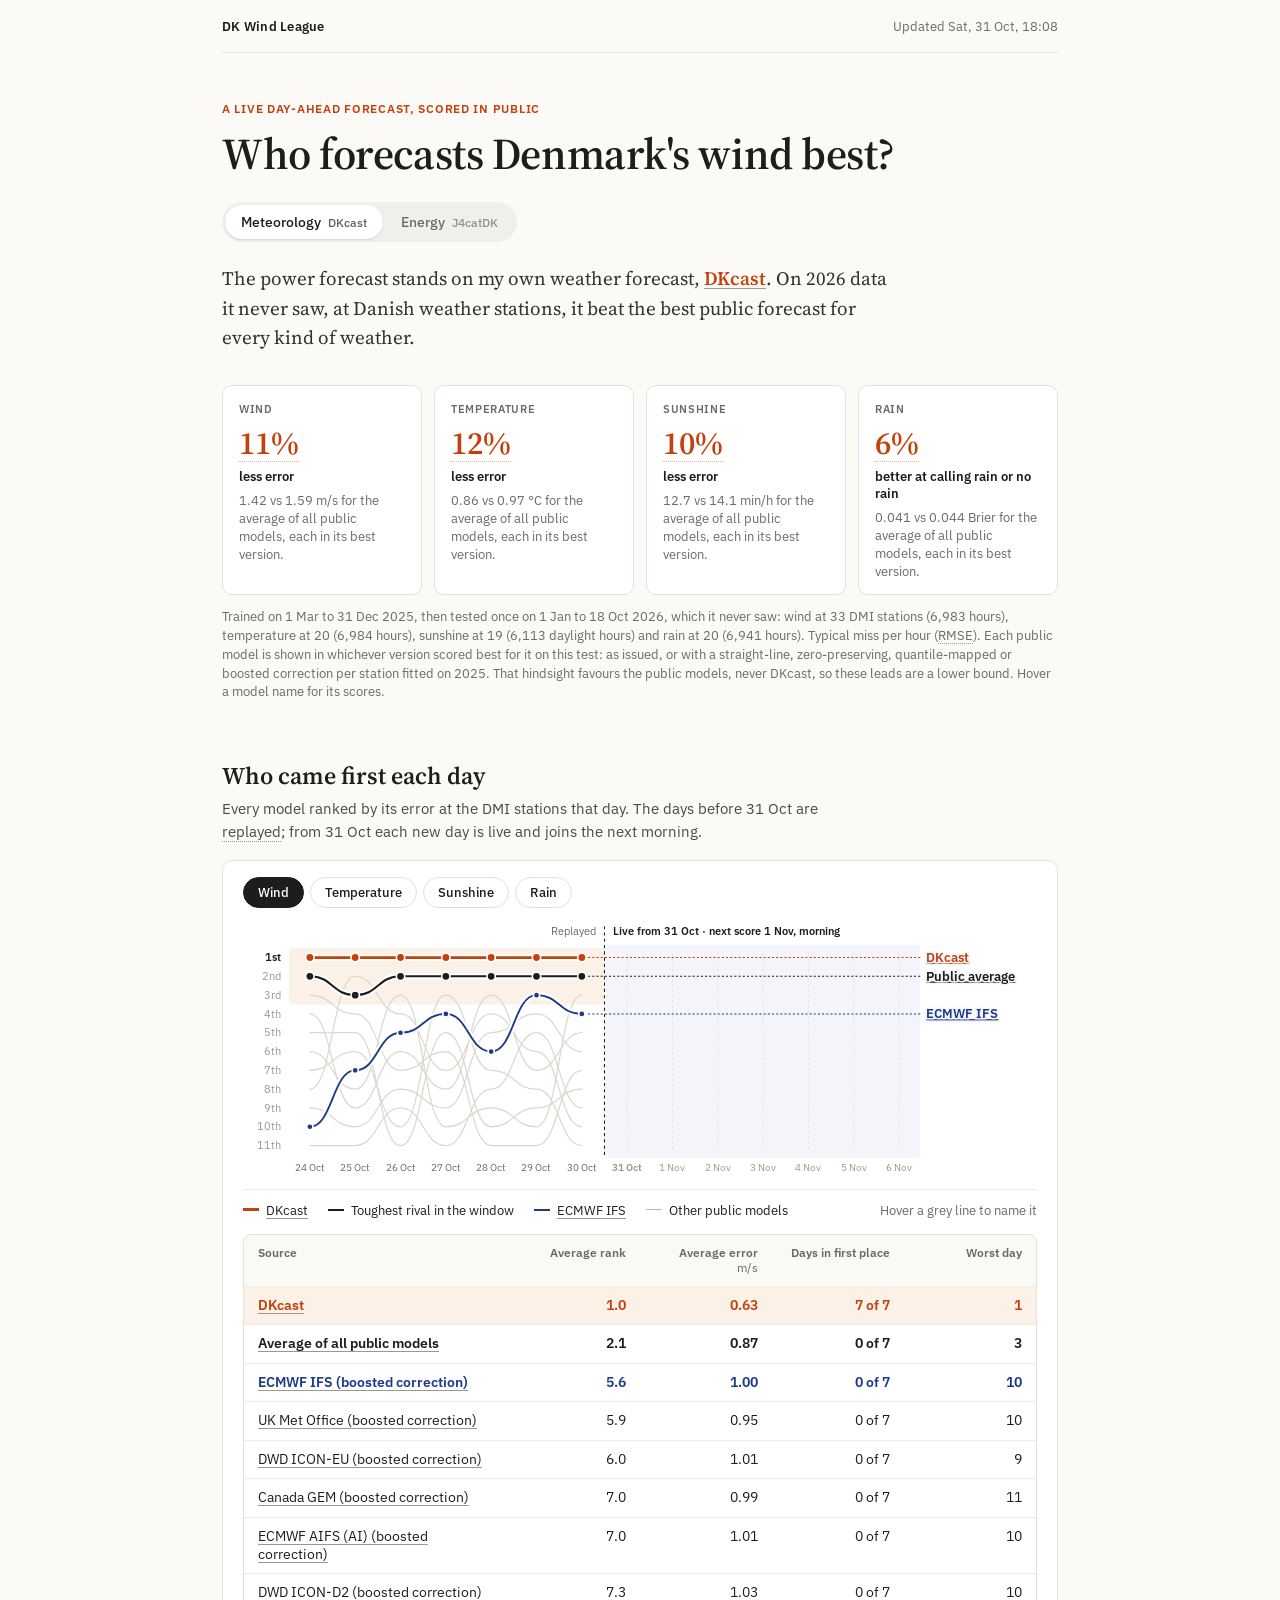
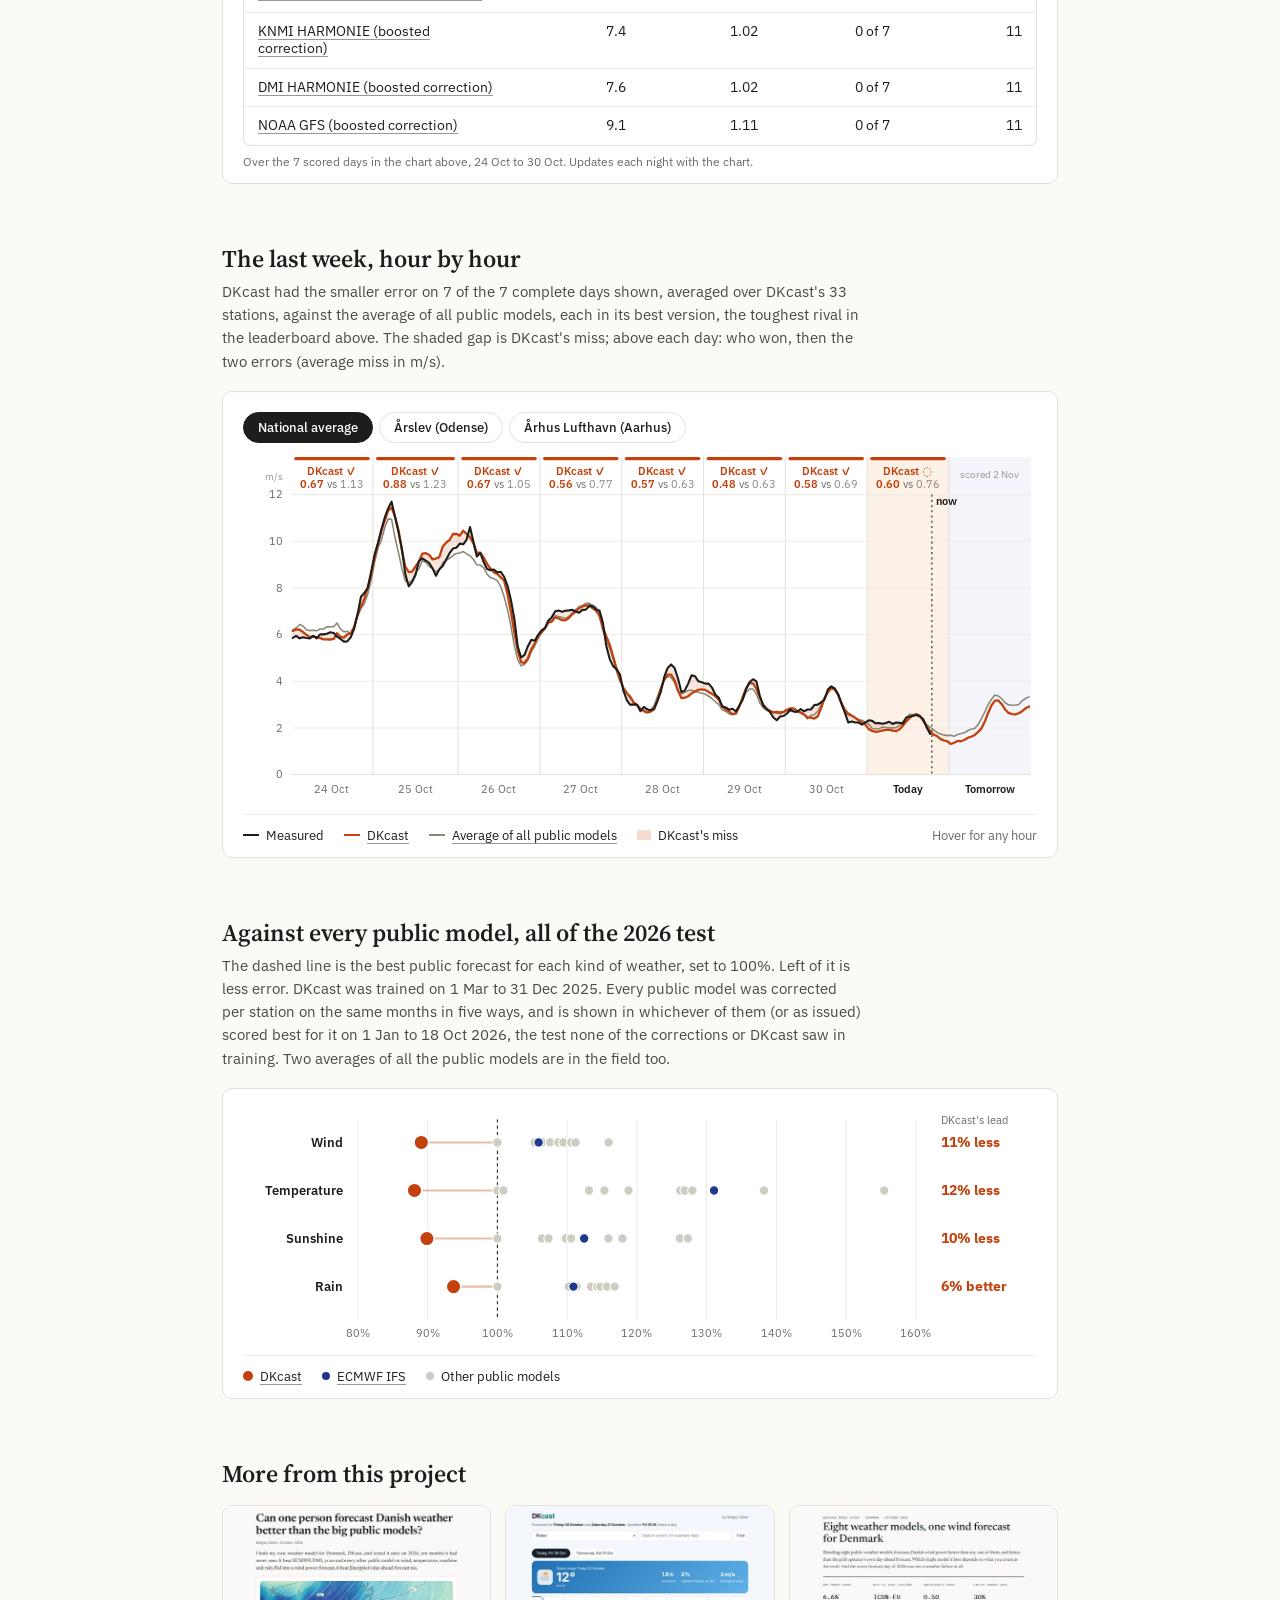
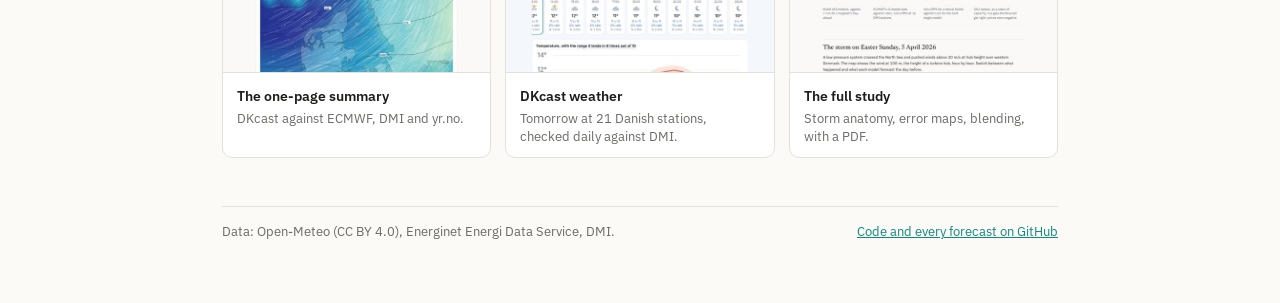
==== commit 205efafc: "Toughest fair competition: every public model in its best version, the field average as a rival, mod" ====
--- a/site/index.html
+++ b/site/index.html
@@ -26,6 +26,8 @@
 .tabs button[aria-pressed=true]{background:#fff;color:var(--ink);box-shadow:0 1px 2px rgba(0,0,0,.12)}
 .lede{font:400 19px/1.55 var(--serif);margin:22px 0 0;max-width:680px;color:var(--body);text-wrap:pretty}
 [data-tip]{cursor:help;border-bottom:1px dotted var(--faint)}
+[data-model]{cursor:help;text-decoration:underline;text-decoration-color:var(--faint);text-underline-offset:3px}
+svg text[data-model]{text-decoration:underline}
 .term-ours{color:var(--ours);font-weight:600;border-bottom-color:var(--ours)}
 .kpis{display:grid;grid-template-columns:repeat(4,minmax(0,1fr));gap:12px;margin-top:32px}
 .kpi{background:#fff;border:1px solid var(--rule);border-radius:10px;padding:16px 16px 14px;display:flex;flex-direction:column}
